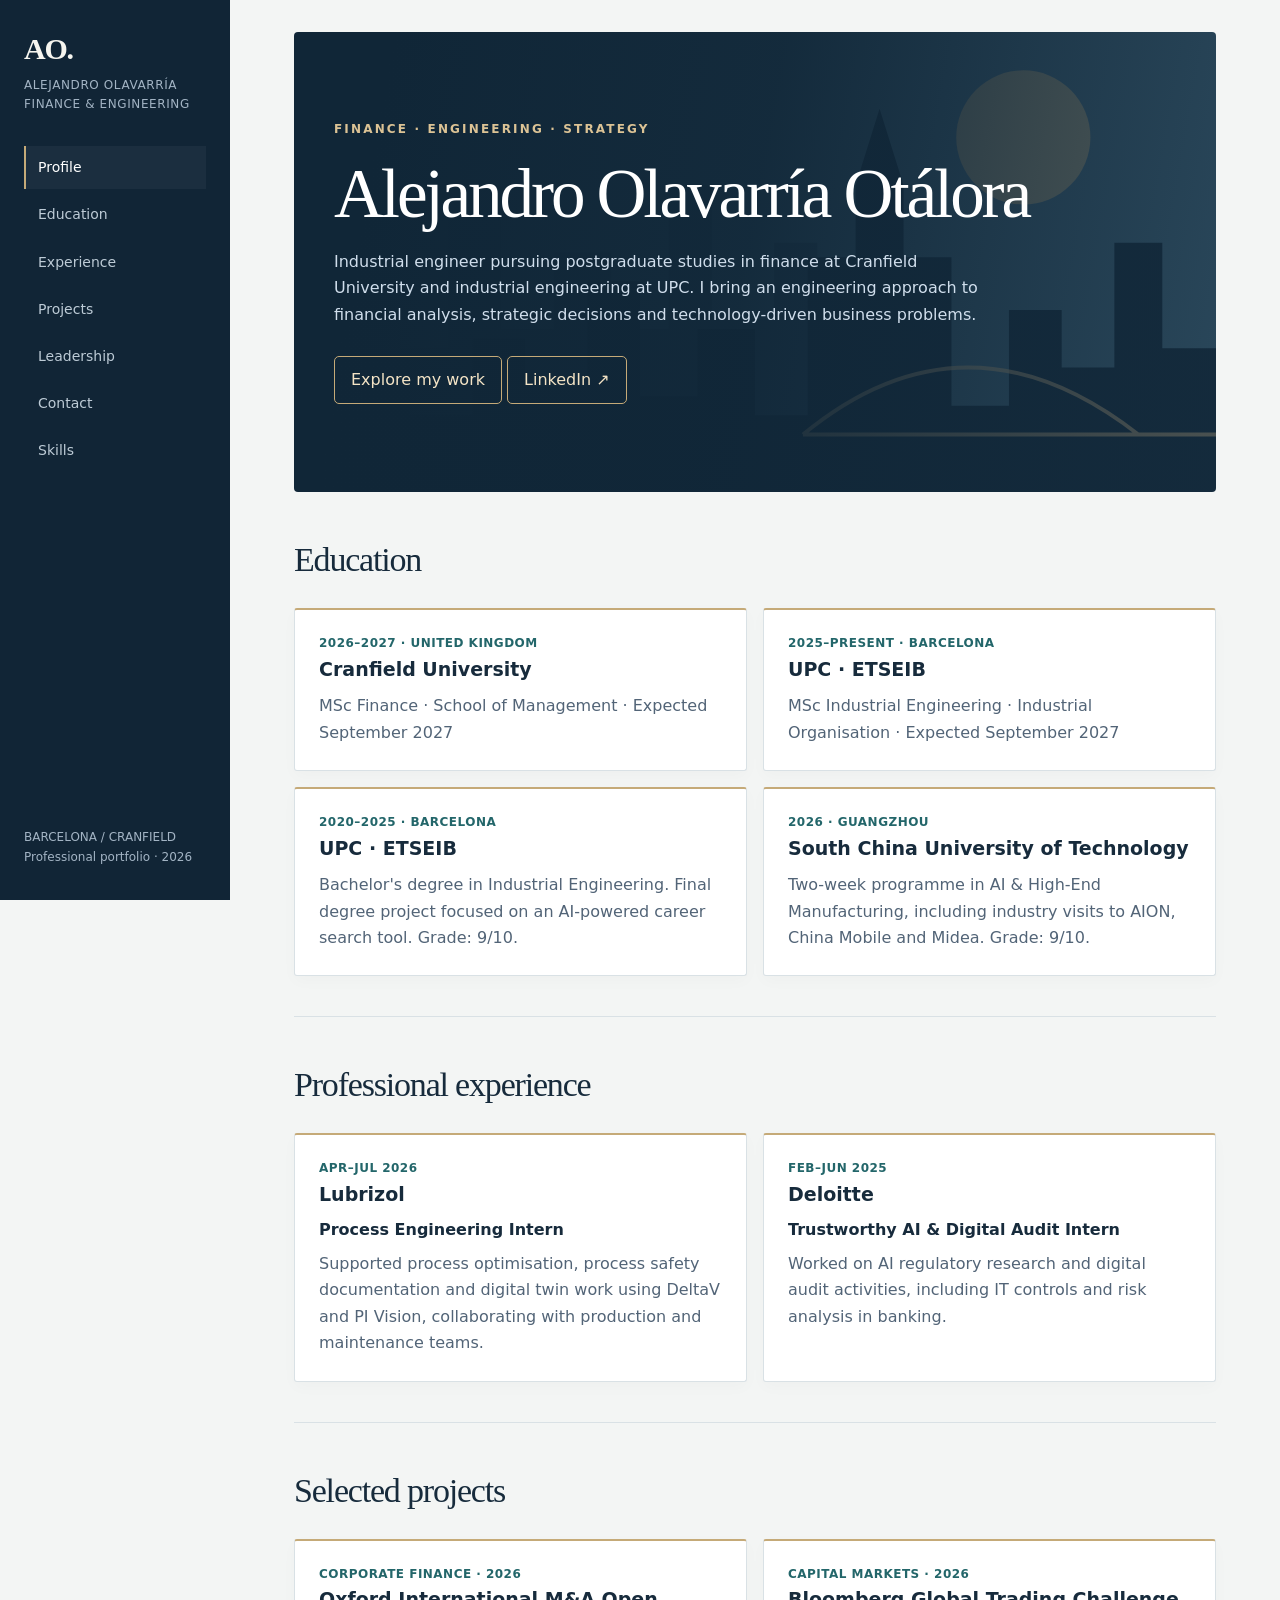
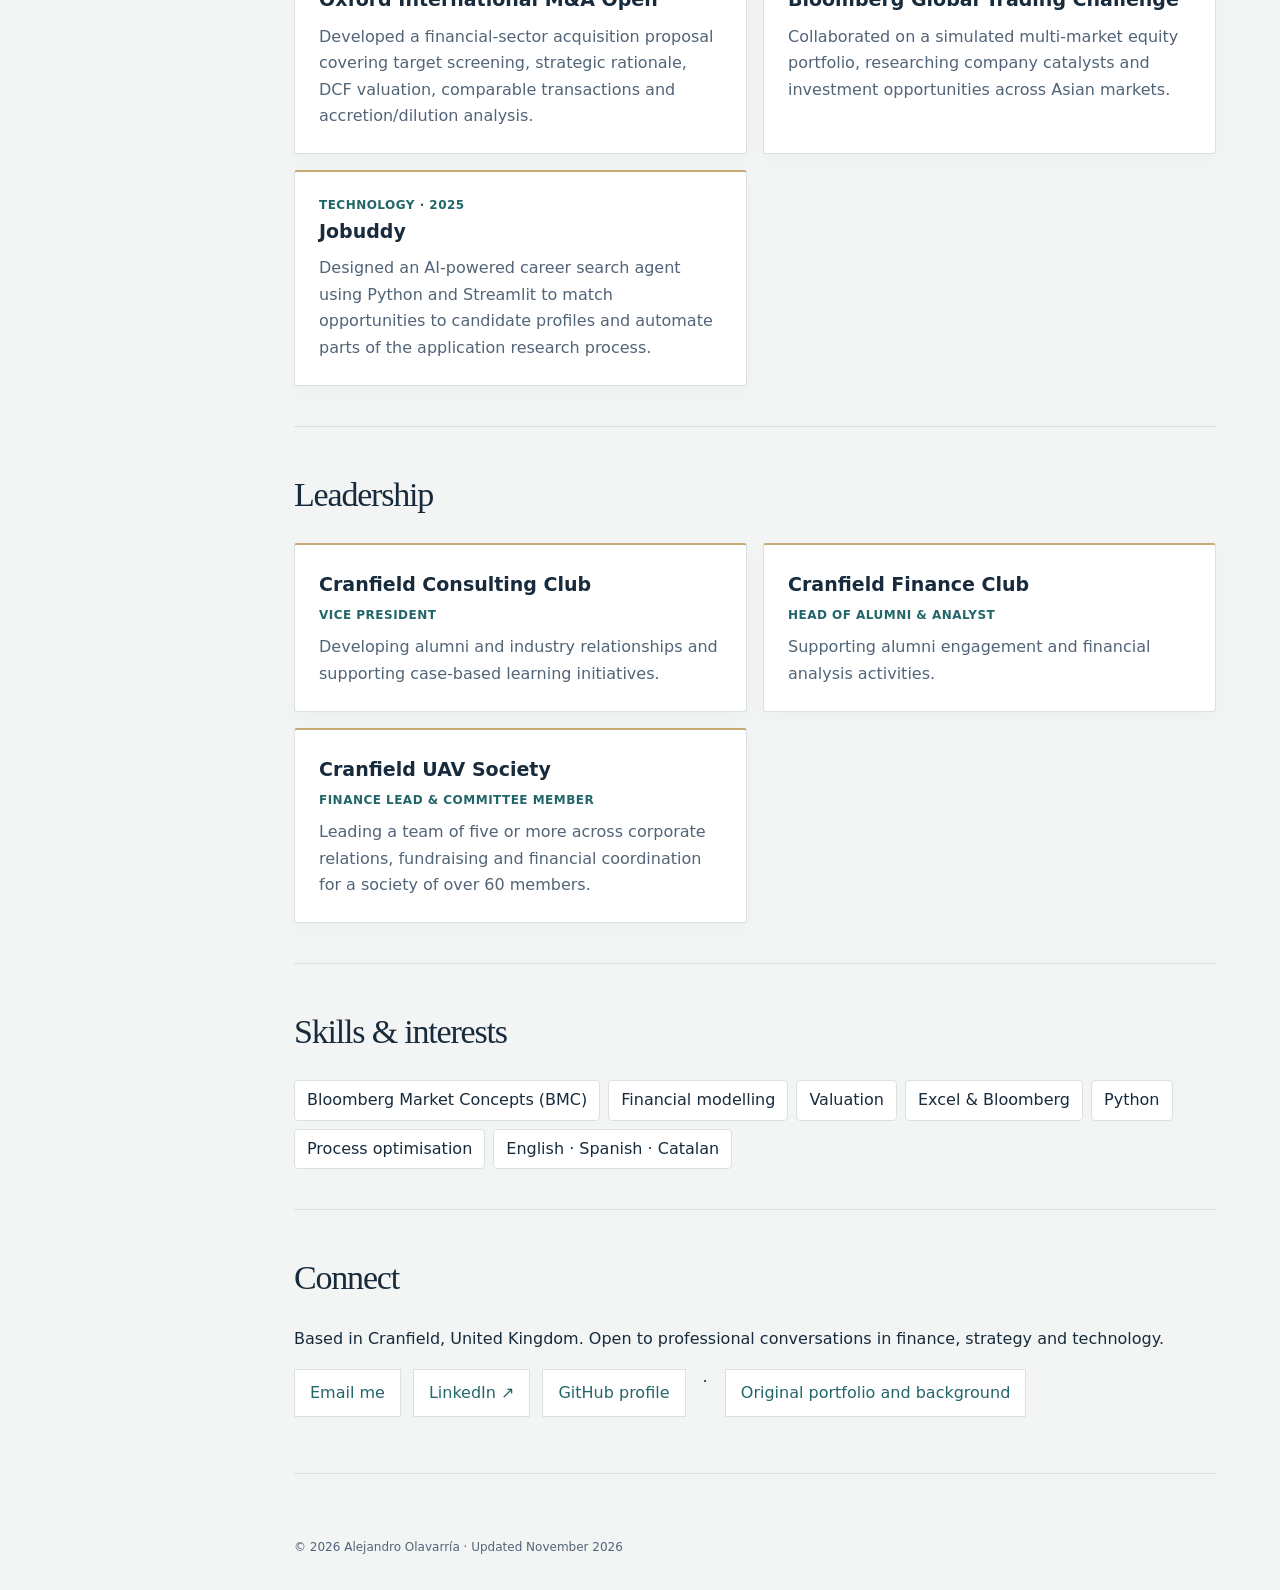
==== index.html @ 2afb63c4 "Add verified LinkedIn and updated CV details" ====
<!doctype html>
<html lang="en"><head><meta charset="utf-8"><meta name="viewport" content="width=device-width,initial-scale=1"><meta name="description" content="Alejandro Olavarría — industrial engineer and MSc Finance student. Experience, leadership and selected projects."><title>Alejandro Olavarría | Finance & Engineering</title><style>
:root{color-scheme:light;--ink:#142338;--muted:#526176;--line:#dce3ea;--accent:#146b73}*{box-sizing:border-box}html{scroll-behavior:smooth}body{margin:0;font:16px/1.65 system-ui,sans-serif;color:var(--ink);background:#f8fafc}a{color:var(--accent);text-underline-offset:4px}header,main,footer{max-width:1080px;margin:auto;padding:0 32px}header{display:flex;justify-content:space-between;align-items:center;padding-top:25px;padding-bottom:25px;gap:20px}nav{display:flex;flex-wrap:wrap;gap:18px}nav a{color:inherit;text-decoration:none;font-size:14px}.brand{font-weight:800;letter-spacing:.08em}.hero{background:#142338;color:white;padding:72px 48px;border-radius:12px}.hero p{max-width:660px;color:#d0deec}.eyebrow{text-transform:uppercase;letter-spacing:.15em;font-size:12px;font-weight:700}.hero h1{font-size:clamp(40px,7vw,72px);line-height:1.06;letter-spacing:-.045em;margin:18px 0}.hero a{display:inline-block;color:white;border:1px solid #8093aa;border-radius:5px;padding:10px 16px;text-decoration:none;margin-top:12px}section{padding:45px 0;border-bottom:1px solid var(--line)}h2{font-size:30px;letter-spacing:-.035em;margin:0 0 20px}h3{font-size:19px;margin:0 0 6px}.grid{display:grid;grid-template-columns:repeat(2,minmax(0,1fr));gap:16px}article{background:white;border:1px solid var(--line);border-radius:8px;padding:24px}article p{margin:8px 0 0;color:var(--muted)}.meta{font-size:13px;color:var(--accent);font-weight:650}.tags{display:flex;flex-wrap:wrap;gap:8px}.tags span{border:1px solid var(--line);padding:6px 12px;border-radius:4px;background:white}footer{padding-top:28px;padding-bottom:35px;color:var(--muted);font-size:13px}@media(max-width:650px){header,main,footer{padding-left:18px;padding-right:18px}header{align-items:flex-start;flex-direction:column}.hero{padding:42px 24px}.grid{grid-template-columns:1fr}section{padding:32px 0}}a:focus-visible{outline:3px solid #36a3aa;outline-offset:4px}
:root{--ink:#172b3c;--muted:#526477;--accent:#23666a;--line:#d9e1e5}body{background:#f3f5f4}header{position:fixed;inset:0 auto 0 0;width:230px;display:flex;flex-direction:column;justify-content:flex-start;align-items:stretch;padding:32px 24px;background:#112536;color:#f6f5ef;z-index:5;gap:32px}header .brand{font:600 30px Georgia,serif;letter-spacing:-.04em}header .brand small{display:block;font:12px/1.6 system-ui;color:#a3b4c4;letter-spacing:.05em;margin-top:10px}nav{display:flex;flex-direction:column;gap:4px}nav a{padding:10px 12px;border-left:2px solid transparent;color:#bdcbd6}nav a:hover,nav a.active{color:white;border-color:#c5aa78;background:#ffffff0b}main,footer{margin-left:230px;max-width:1330px;padding:32px 5vw}.hero{position:relative;isolation:isolate;overflow:hidden;min-height:460px;display:flex;align-items:center;gap:35px;padding:64px 40px;border-radius:4px;background:linear-gradient(100deg,#102637 10%,#102637eb 49%,#10263770 100%),url('data:image/svg+xml,%3Csvg xmlns=%22http://www.w3.org/2000/svg%22 viewBox=%220 0 1000 480%22%3E%3Crect width=%221000%22 height=%22480%22 fill=%22%233e6176%22/%3E%3Ccircle cx=%22780%22 cy=%22110%22 r=%2270%22 fill=%22%23c5aa78%22 opacity=%22.55%22/%3E%3Cpath d=%22M0 480V300H70V250H130V330H180V190H235V310H290V230H350V310H410V160H455V300H520V220H565V480Z%22 fill=%22%232b485d%22/%3E%3Cpath d=%22M0 480V395H90V340H140V400H205V320H260V370H325V260H380V380H440V310H500V400H555V235H605V160L630 80L655 160V235H705V390H765V290H820V350H875V220H925V330H1000V480Z%22 fill=%22%23172e40%22/%3E%3Cpath d=%22M550 420 Q720 280 900 420 M550 420H1000%22 fill=%22none%22 stroke=%22%23b9a47e%22 stroke-width=%224%22 opacity=%22.6%22/%3E%3C/svg%3E') center/cover}.hero h1{font-family:Georgia,serif;font-weight:400;font-size:clamp(42px,5.4vw,76px);letter-spacing:-.045em}.hero-copy{flex:1;min-width:0}.hero .eyebrow{color:#dcc395;letter-spacing:.18em}.portrait{width:clamp(110px,16vw,210px);aspect-ratio:4/5;object-fit:cover;border:1px solid #d0bd93;padding:5px;background:#ffffff15;border-radius:2px}.hero a{border-color:#c5aa78;color:#f4e4c6}.sidebar-note{margin-top:auto;font-size:12px;color:#a3b4c4}section{scroll-margin-top:20px;padding:40px 0}section h2{font-family:Georgia,serif;font-weight:400;font-size:34px}article{border-radius:3px;border-top:2px solid #c5aa78;box-shadow:0 5px 16px #10263706}.meta{letter-spacing:.04em;font-size:12px;text-transform:uppercase}.contact-links{display:flex;flex-wrap:wrap;gap:12px}.contact-links a{padding:10px 15px;border:1px solid var(--line);background:white;text-decoration:none}footer{font-size:12px}@media(max-width:900px){header{width:185px;padding:24px 14px}main,footer{margin-left:185px;padding:22px 3vw}.hero{padding:36px 24px;gap:20px}}@media(max-width:700px){header{position:sticky;top:0;width:auto;display:block;padding:12px 16px;max-width:none}.brand{display:none}nav{flex-direction:row;flex-wrap:nowrap;overflow-x:auto;gap:4px}nav a{white-space:nowrap;border-left:0;border-bottom:2px solid transparent;padding:7px 9px}.sidebar-note{display:none}main,footer{margin-left:0;padding:16px}.hero{flex-direction:column-reverse;align-items:flex-start;min-height:0;padding:28px 22px}.portrait{width:115px}.grid{grid-template-columns:1fr}section{scroll-margin-top:75px}}@media(prefers-reduced-motion:reduce){html{scroll-behavior:auto}}</style></head><body><header><div class="brand">AO.<small>ALEJANDRO OLAVARRÍA<br>FINANCE &amp; ENGINEERING</small></div><nav aria-label="Main navigation"><a href="#profile">Profile</a><a href="#education">Education</a><a href="#experience">Experience</a><a href="#projects">Projects</a><a href="#leadership">Leadership</a><a href="#contact">Contact</a><a href="#skills">Skills</a></nav><div class="sidebar-note">BARCELONA / CRANFIELD<br>Professional portfolio · 2026</div></header><main>
<div class="hero" id="profile"><div class="hero-copy"><div class="eyebrow">Finance · Engineering · Strategy</div><h1>Alejandro Olavarría Otálora</h1><p>Industrial engineer pursuing postgraduate studies in finance at Cranfield University and industrial engineering at UPC. I bring an engineering approach to financial analysis, strategic decisions and technology-driven business problems.</p><a href="#projects">Explore my work</a> <a href="https://www.linkedin.com/in/alejandroolavarria/" target="_blank" rel="noopener">LinkedIn ↗</a></div><img class="portrait" src="https://avatars.githubusercontent.com/u/219587122?v=4" alt="GitHub profile avatar" onerror="this.style.display='none'"></div>
<section id="education"><h2>Education</h2><div class="grid"><article><div class="meta">2026–2027 · United Kingdom</div><h3>Cranfield University</h3><p>MSc Finance · School of Management · Expected September 2027</p></article><article><div class="meta">2025–present · Barcelona</div><h3>UPC · ETSEIB</h3><p>MSc Industrial Engineering · Industrial Organisation · Expected September 2027</p></article><article><div class="meta">2020–2025 · Barcelona</div><h3>UPC · ETSEIB</h3><p>Bachelor's degree in Industrial Engineering. Final degree project focused on an AI-powered career search tool. Grade: 9/10.</p></article><article><div class="meta">2026 · Guangzhou</div><h3>South China University of Technology</h3><p>Two-week programme in AI &amp; High-End Manufacturing, including industry visits to AION, China Mobile and Midea. Grade: 9/10.</p></article></div></section>
<section id="experience"><h2>Professional experience</h2><div class="grid"><article><div class="meta">Apr–Jul 2026</div><h3>Lubrizol</h3><strong>Process Engineering Intern</strong><p>Supported process optimisation, process safety documentation and digital twin work using DeltaV and PI Vision, collaborating with production and maintenance teams.</p></article><article><div class="meta">Feb–Jun 2025</div><h3>Deloitte</h3><strong>Trustworthy AI &amp; Digital Audit Intern</strong><p>Worked on AI regulatory research and digital audit activities, including IT controls and risk analysis in banking.</p></article></div></section>
<section id="projects"><h2>Selected projects</h2><div class="grid"><article><div class="meta">Corporate finance · 2026</div><h3>Oxford International M&amp;A Open</h3><p>Developed a financial-sector acquisition proposal covering target screening, strategic rationale, DCF valuation, comparable transactions and accretion/dilution analysis.</p></article><article><div class="meta">Capital markets · 2026</div><h3>Bloomberg Global Trading Challenge</h3><p>Collaborated on a simulated multi-market equity portfolio, researching company catalysts and investment opportunities across Asian markets.</p></article><article><div class="meta">Technology · 2025</div><h3>Jobuddy</h3><p>Designed an AI-powered career search agent using Python and Streamlit to match opportunities to candidate profiles and automate parts of the application research process.</p></article></div></section>
<section id="leadership"><h2>Leadership</h2><div class="grid"><article><h3>Cranfield Consulting Club</h3><div class="meta">Vice President</div><p>Developing alumni and industry relationships and supporting case-based learning initiatives.</p></article><article><h3>Cranfield Finance Club</h3><div class="meta">Head of Alumni &amp; Analyst</div><p>Supporting alumni engagement and financial analysis activities.</p></article><article><h3>Cranfield UAV Society</h3><div class="meta">Finance Lead &amp; Committee Member</div><p>Leading a team of five or more across corporate relations, fundraising and financial coordination for a society of over 60 members.</p></article></div></section>
<section id="skills"><h2>Skills &amp; interests</h2><div class="tags"><span>Bloomberg Market Concepts (BMC)</span><span>Financial modelling</span><span>Valuation</span><span>Excel &amp; Bloomberg</span><span>Python</span><span>Process optimisation</span><span>English · Spanish · Catalan</span></div></section><section id="contact"><h2>Connect</h2><p>Based in Cranfield, United Kingdom. Open to professional conversations in finance, strategy and technology.</p><p class="contact-links"><a href="mailto:alejandro.olavarria02@gmail.com">Email me</a> <a href="https://www.linkedin.com/in/alejandroolavarria/" target="_blank" rel="noopener">LinkedIn ↗</a> <a href="https://github.com/alejandroolavarria">GitHub profile</a> &nbsp;·&nbsp; <a href="https://spiritual-beet-cfa.notion.site/Alejandro-Olavarr-a-Ot-lora-Ingeniero-Industrial-228ddcb52b50803d8604cc57f824e977?source=copy_link">Original portfolio and background</a></p></section></main><footer>© 2026 Alejandro Olavarría · Updated November 2026</footer><script>const links=[...document.querySelectorAll("nav a")];const sections=links.map(a=>document.querySelector(a.getAttribute("href"))).filter(Boolean);function active(){let s=sections[0];for(const x of sections){if(x.getBoundingClientRect().top<=150)s=x;}links.forEach(a=>{const yes=a.hash==="#"+s.id;a.classList.toggle("active",yes);if(yes)a.setAttribute("aria-current","location");else a.removeAttribute("aria-current");});}addEventListener("scroll",active,{passive:true});active();</script></body></html>
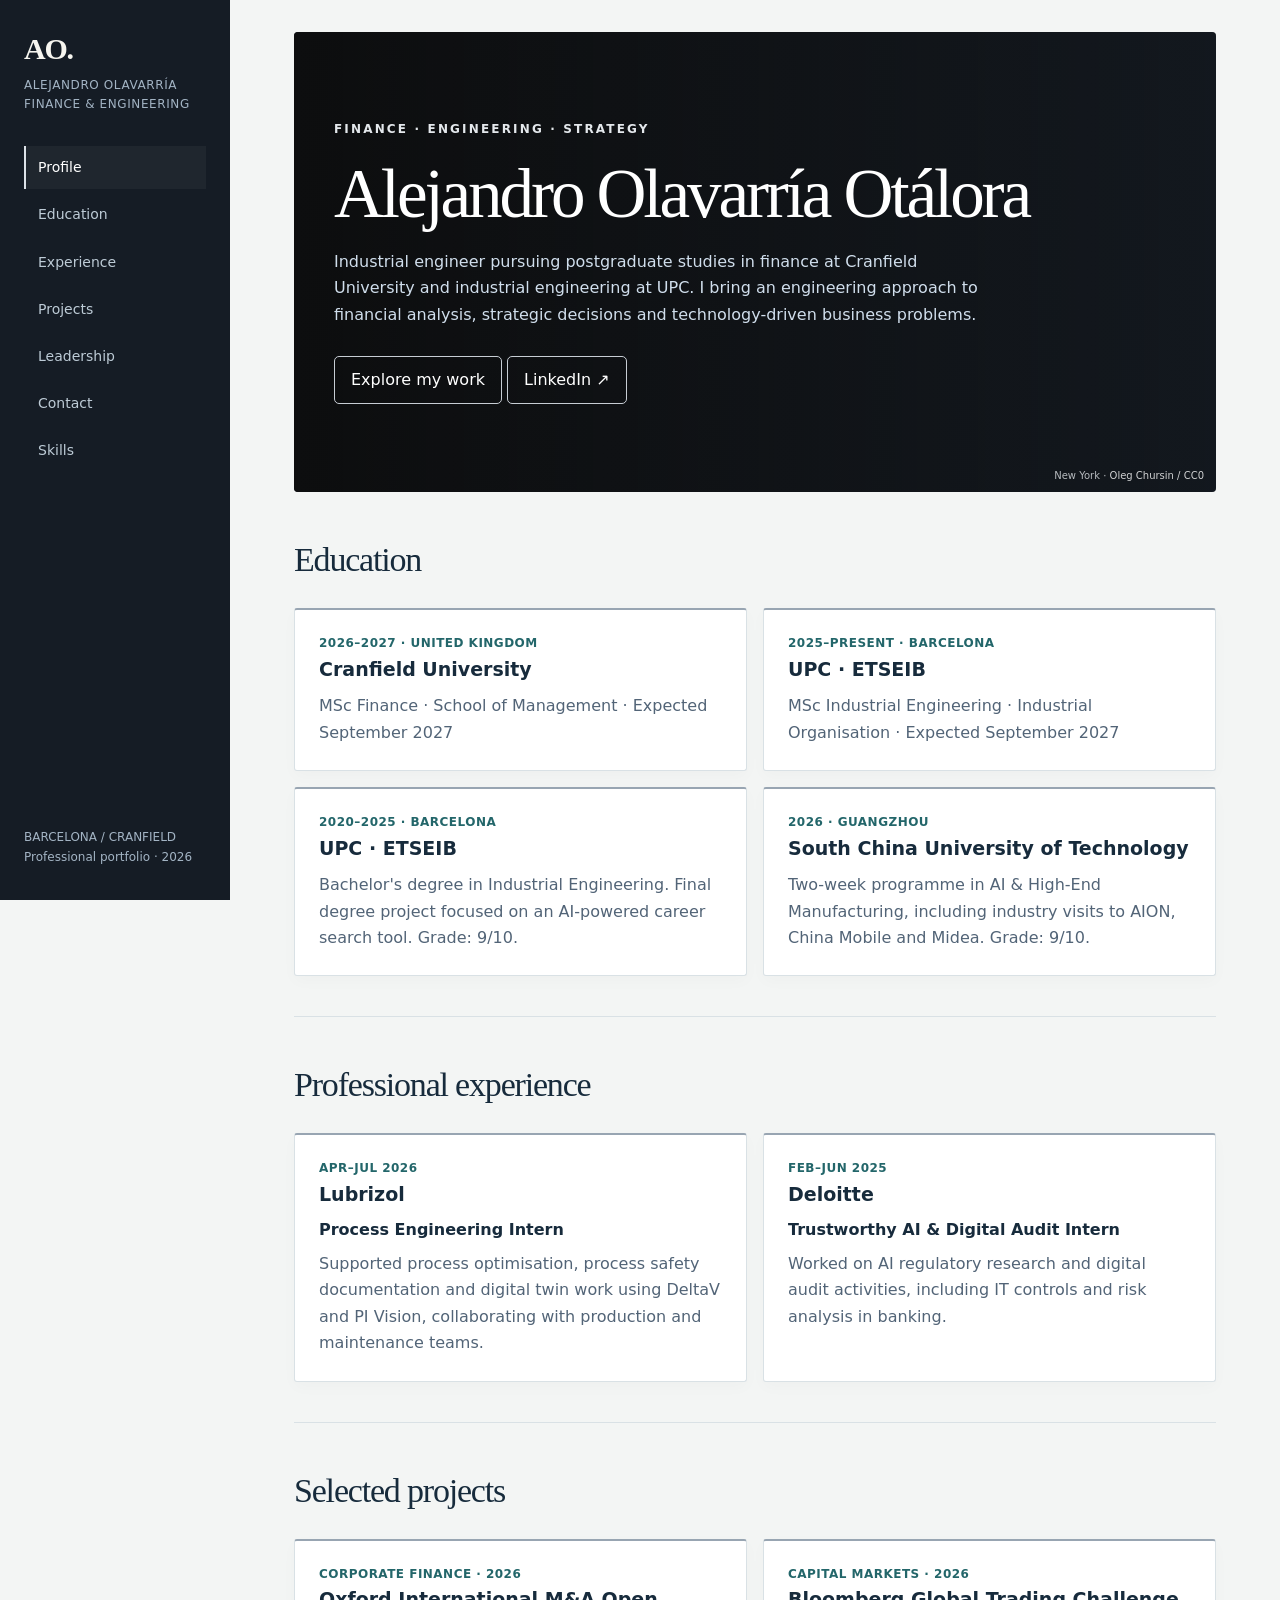
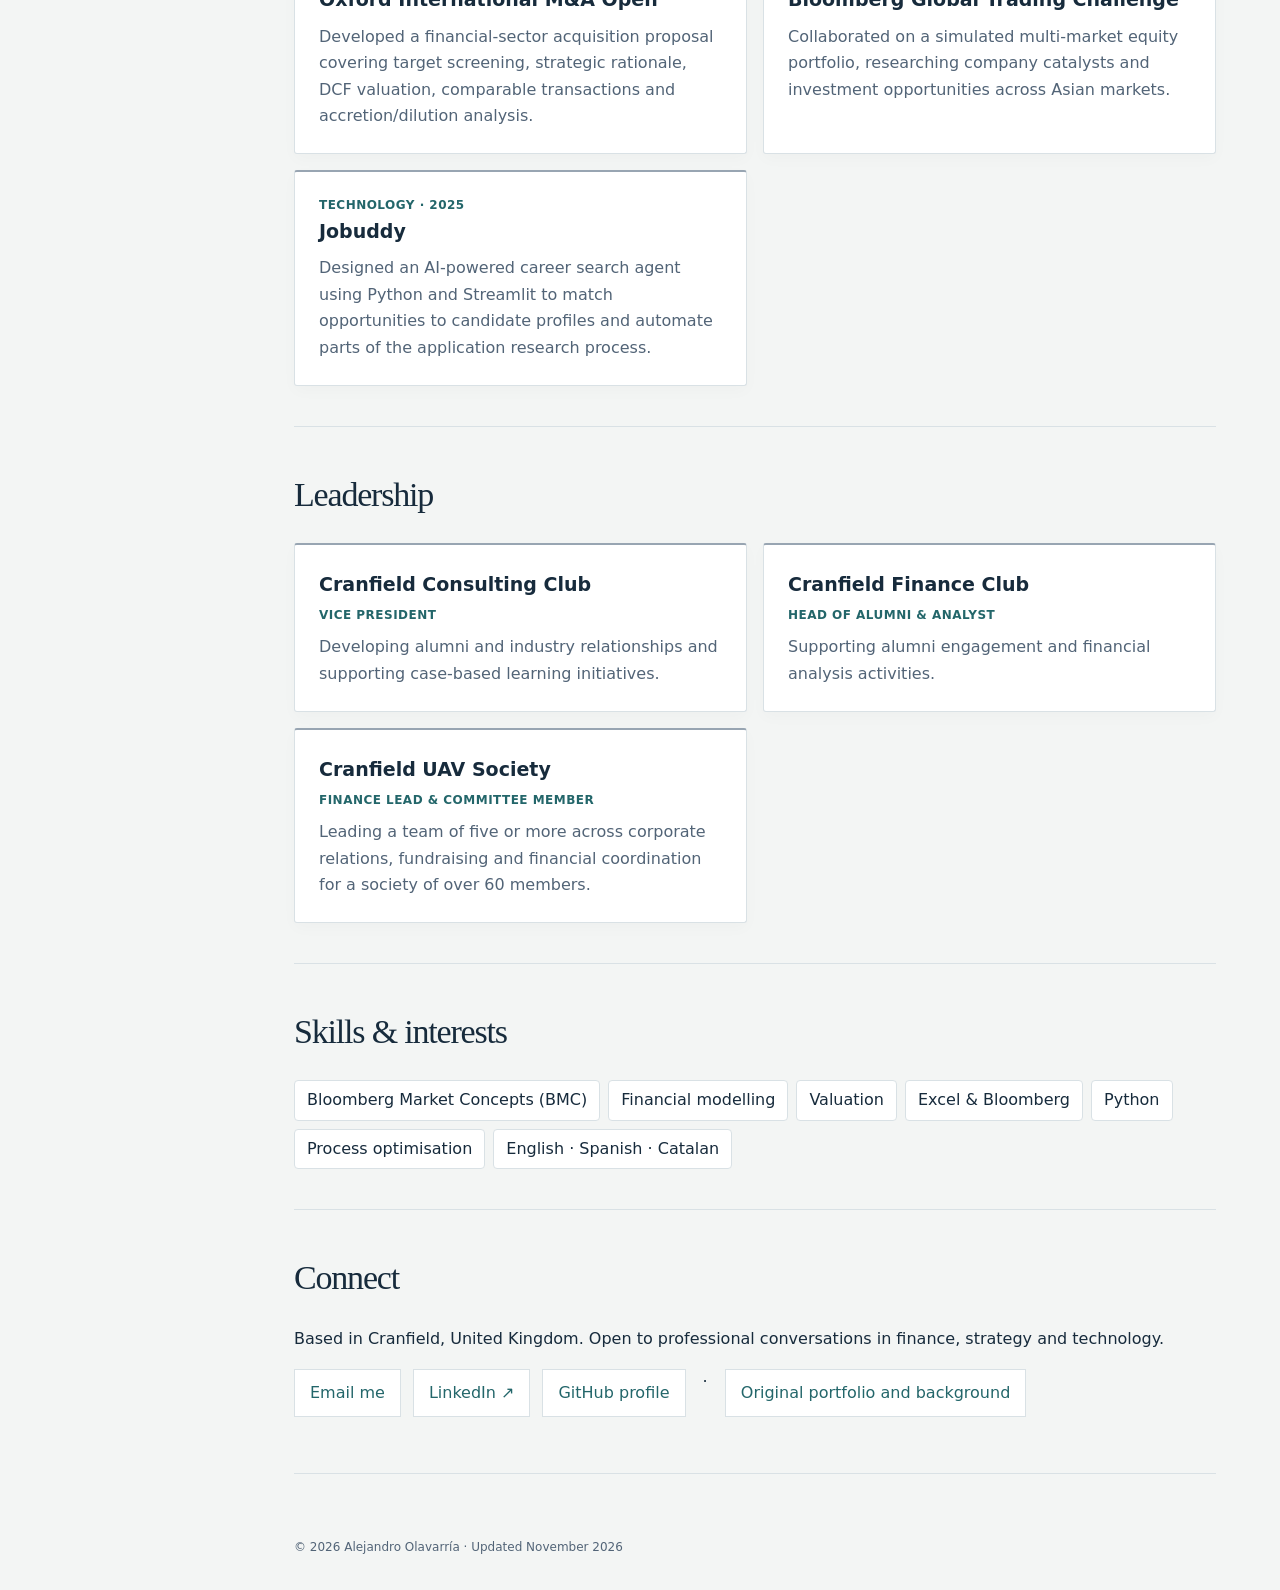
==== commit 66956101: "Replace gold theme with monochrome New York photography" ====
--- a/index.html
+++ b/index.html
@@ -1,8 +1,8 @@
 <!doctype html>
 <html lang="en"><head><meta charset="utf-8"><meta name="viewport" content="width=device-width,initial-scale=1"><meta name="description" content="Alejandro Olavarría — industrial engineer and MSc Finance student. Experience, leadership and selected projects."><title>Alejandro Olavarría | Finance & Engineering</title><style>
 :root{color-scheme:light;--ink:#142338;--muted:#526176;--line:#dce3ea;--accent:#146b73}*{box-sizing:border-box}html{scroll-behavior:smooth}body{margin:0;font:16px/1.65 system-ui,sans-serif;color:var(--ink);background:#f8fafc}a{color:var(--accent);text-underline-offset:4px}header,main,footer{max-width:1080px;margin:auto;padding:0 32px}header{display:flex;justify-content:space-between;align-items:center;padding-top:25px;padding-bottom:25px;gap:20px}nav{display:flex;flex-wrap:wrap;gap:18px}nav a{color:inherit;text-decoration:none;font-size:14px}.brand{font-weight:800;letter-spacing:.08em}.hero{background:#142338;color:white;padding:72px 48px;border-radius:12px}.hero p{max-width:660px;color:#d0deec}.eyebrow{text-transform:uppercase;letter-spacing:.15em;font-size:12px;font-weight:700}.hero h1{font-size:clamp(40px,7vw,72px);line-height:1.06;letter-spacing:-.045em;margin:18px 0}.hero a{display:inline-block;color:white;border:1px solid #8093aa;border-radius:5px;padding:10px 16px;text-decoration:none;margin-top:12px}section{padding:45px 0;border-bottom:1px solid var(--line)}h2{font-size:30px;letter-spacing:-.035em;margin:0 0 20px}h3{font-size:19px;margin:0 0 6px}.grid{display:grid;grid-template-columns:repeat(2,minmax(0,1fr));gap:16px}article{background:white;border:1px solid var(--line);border-radius:8px;padding:24px}article p{margin:8px 0 0;color:var(--muted)}.meta{font-size:13px;color:var(--accent);font-weight:650}.tags{display:flex;flex-wrap:wrap;gap:8px}.tags span{border:1px solid var(--line);padding:6px 12px;border-radius:4px;background:white}footer{padding-top:28px;padding-bottom:35px;color:var(--muted);font-size:13px}@media(max-width:650px){header,main,footer{padding-left:18px;padding-right:18px}header{align-items:flex-start;flex-direction:column}.hero{padding:42px 24px}.grid{grid-template-columns:1fr}section{padding:32px 0}}a:focus-visible{outline:3px solid #36a3aa;outline-offset:4px}
-:root{--ink:#172b3c;--muted:#526477;--accent:#23666a;--line:#d9e1e5}body{background:#f3f5f4}header{position:fixed;inset:0 auto 0 0;width:230px;display:flex;flex-direction:column;justify-content:flex-start;align-items:stretch;padding:32px 24px;background:#112536;color:#f6f5ef;z-index:5;gap:32px}header .brand{font:600 30px Georgia,serif;letter-spacing:-.04em}header .brand small{display:block;font:12px/1.6 system-ui;color:#a3b4c4;letter-spacing:.05em;margin-top:10px}nav{display:flex;flex-direction:column;gap:4px}nav a{padding:10px 12px;border-left:2px solid transparent;color:#bdcbd6}nav a:hover,nav a.active{color:white;border-color:#c5aa78;background:#ffffff0b}main,footer{margin-left:230px;max-width:1330px;padding:32px 5vw}.hero{position:relative;isolation:isolate;overflow:hidden;min-height:460px;display:flex;align-items:center;gap:35px;padding:64px 40px;border-radius:4px;background:linear-gradient(100deg,#102637 10%,#102637eb 49%,#10263770 100%),url('data:image/svg+xml,%3Csvg xmlns=%22http://www.w3.org/2000/svg%22 viewBox=%220 0 1000 480%22%3E%3Crect width=%221000%22 height=%22480%22 fill=%22%233e6176%22/%3E%3Ccircle cx=%22780%22 cy=%22110%22 r=%2270%22 fill=%22%23c5aa78%22 opacity=%22.55%22/%3E%3Cpath d=%22M0 480V300H70V250H130V330H180V190H235V310H290V230H350V310H410V160H455V300H520V220H565V480Z%22 fill=%22%232b485d%22/%3E%3Cpath d=%22M0 480V395H90V340H140V400H205V320H260V370H325V260H380V380H440V310H500V400H555V235H605V160L630 80L655 160V235H705V390H765V290H820V350H875V220H925V330H1000V480Z%22 fill=%22%23172e40%22/%3E%3Cpath d=%22M550 420 Q720 280 900 420 M550 420H1000%22 fill=%22none%22 stroke=%22%23b9a47e%22 stroke-width=%224%22 opacity=%22.6%22/%3E%3C/svg%3E') center/cover}.hero h1{font-family:Georgia,serif;font-weight:400;font-size:clamp(42px,5.4vw,76px);letter-spacing:-.045em}.hero-copy{flex:1;min-width:0}.hero .eyebrow{color:#dcc395;letter-spacing:.18em}.portrait{width:clamp(110px,16vw,210px);aspect-ratio:4/5;object-fit:cover;border:1px solid #d0bd93;padding:5px;background:#ffffff15;border-radius:2px}.hero a{border-color:#c5aa78;color:#f4e4c6}.sidebar-note{margin-top:auto;font-size:12px;color:#a3b4c4}section{scroll-margin-top:20px;padding:40px 0}section h2{font-family:Georgia,serif;font-weight:400;font-size:34px}article{border-radius:3px;border-top:2px solid #c5aa78;box-shadow:0 5px 16px #10263706}.meta{letter-spacing:.04em;font-size:12px;text-transform:uppercase}.contact-links{display:flex;flex-wrap:wrap;gap:12px}.contact-links a{padding:10px 15px;border:1px solid var(--line);background:white;text-decoration:none}footer{font-size:12px}@media(max-width:900px){header{width:185px;padding:24px 14px}main,footer{margin-left:185px;padding:22px 3vw}.hero{padding:36px 24px;gap:20px}}@media(max-width:700px){header{position:sticky;top:0;width:auto;display:block;padding:12px 16px;max-width:none}.brand{display:none}nav{flex-direction:row;flex-wrap:nowrap;overflow-x:auto;gap:4px}nav a{white-space:nowrap;border-left:0;border-bottom:2px solid transparent;padding:7px 9px}.sidebar-note{display:none}main,footer{margin-left:0;padding:16px}.hero{flex-direction:column-reverse;align-items:flex-start;min-height:0;padding:28px 22px}.portrait{width:115px}.grid{grid-template-columns:1fr}section{scroll-margin-top:75px}}@media(prefers-reduced-motion:reduce){html{scroll-behavior:auto}}</style></head><body><header><div class="brand">AO.<small>ALEJANDRO OLAVARRÍA<br>FINANCE &amp; ENGINEERING</small></div><nav aria-label="Main navigation"><a href="#profile">Profile</a><a href="#education">Education</a><a href="#experience">Experience</a><a href="#projects">Projects</a><a href="#leadership">Leadership</a><a href="#contact">Contact</a><a href="#skills">Skills</a></nav><div class="sidebar-note">BARCELONA / CRANFIELD<br>Professional portfolio · 2026</div></header><main>
-<div class="hero" id="profile"><div class="hero-copy"><div class="eyebrow">Finance · Engineering · Strategy</div><h1>Alejandro Olavarría Otálora</h1><p>Industrial engineer pursuing postgraduate studies in finance at Cranfield University and industrial engineering at UPC. I bring an engineering approach to financial analysis, strategic decisions and technology-driven business problems.</p><a href="#projects">Explore my work</a> <a href="https://www.linkedin.com/in/alejandroolavarria/" target="_blank" rel="noopener">LinkedIn ↗</a></div><img class="portrait" src="https://avatars.githubusercontent.com/u/219587122?v=4" alt="GitHub profile avatar" onerror="this.style.display='none'"></div>
+:root{--ink:#172b3c;--muted:#526477;--accent:#23666a;--line:#d9e1e5}body{background:#f3f5f4}header{position:fixed;inset:0 auto 0 0;width:230px;display:flex;flex-direction:column;justify-content:flex-start;align-items:stretch;padding:32px 24px;background:#112536;color:#f6f5ef;z-index:5;gap:32px}header .brand{font:600 30px Georgia,serif;letter-spacing:-.04em}header .brand small{display:block;font:12px/1.6 system-ui;color:#a3b4c4;letter-spacing:.05em;margin-top:10px}nav{display:flex;flex-direction:column;gap:4px}nav a{padding:10px 12px;border-left:2px solid transparent;color:#bdcbd6}nav a:hover,nav a.active{color:white;border-color:#dce2e8;background:#ffffff0b}main,footer{margin-left:230px;max-width:1330px;padding:32px 5vw}.hero{position:relative;isolation:isolate;overflow:hidden;min-height:460px;display:flex;align-items:center;gap:35px;padding:64px 40px;border-radius:4px;background:linear-gradient(100deg,#102637 10%,#102637eb 49%,#10263770 100%),url('data:image/svg+xml,%3Csvg xmlns=%22http://www.w3.org/2000/svg%22 viewBox=%220 0 1000 480%22%3E%3Crect width=%221000%22 height=%22480%22 fill=%22%233e6176%22/%3E%3Ccircle cx=%22780%22 cy=%22110%22 r=%2270%22 fill=%22%23c5aa78%22 opacity=%22.55%22/%3E%3Cpath d=%22M0 480V300H70V250H130V330H180V190H235V310H290V230H350V310H410V160H455V300H520V220H565V480Z%22 fill=%22%232b485d%22/%3E%3Cpath d=%22M0 480V395H90V340H140V400H205V320H260V370H325V260H380V380H440V310H500V400H555V235H605V160L630 80L655 160V235H705V390H765V290H820V350H875V220H925V330H1000V480Z%22 fill=%22%23172e40%22/%3E%3Cpath d=%22M550 420 Q720 280 900 420 M550 420H1000%22 fill=%22none%22 stroke=%22%23b9a47e%22 stroke-width=%224%22 opacity=%22.6%22/%3E%3C/svg%3E') center/cover}.hero h1{font-family:Georgia,serif;font-weight:400;font-size:clamp(42px,5.4vw,76px);letter-spacing:-.045em}.hero-copy{flex:1;min-width:0}.hero .eyebrow{color:#dce2e8;letter-spacing:.18em}.portrait{width:clamp(110px,16vw,210px);aspect-ratio:4/5;object-fit:cover;border:1px solid #dce2e8;padding:5px;background:#ffffff15;border-radius:2px}.hero a{border-color:#dce2e8;color:#dce2e8}.sidebar-note{margin-top:auto;font-size:12px;color:#a3b4c4}section{scroll-margin-top:20px;padding:40px 0}section h2{font-family:Georgia,serif;font-weight:400;font-size:34px}article{border-radius:3px;border-top:2px solid #dce2e8;box-shadow:0 5px 16px #10263706}.meta{letter-spacing:.04em;font-size:12px;text-transform:uppercase}.contact-links{display:flex;flex-wrap:wrap;gap:12px}.contact-links a{padding:10px 15px;border:1px solid var(--line);background:white;text-decoration:none}footer{font-size:12px}@media(max-width:900px){header{width:185px;padding:24px 14px}main,footer{margin-left:185px;padding:22px 3vw}.hero{padding:36px 24px;gap:20px}}@media(max-width:700px){header{position:sticky;top:0;width:auto;display:block;padding:12px 16px;max-width:none}.brand{display:none}nav{flex-direction:row;flex-wrap:nowrap;overflow-x:auto;gap:4px}nav a{white-space:nowrap;border-left:0;border-bottom:2px solid transparent;padding:7px 9px}.sidebar-note{display:none}main,footer{margin-left:0;padding:16px}.hero{flex-direction:column-reverse;align-items:flex-start;min-height:0;padding:28px 22px}.portrait{width:115px}.grid{grid-template-columns:1fr}section{scroll-margin-top:75px}}@media(prefers-reduced-motion:reduce){html{scroll-behavior:auto}}.hero{background:#18212c;isolation:isolate}.hero:before{content:"";position:absolute;inset:0;z-index:-1;background:linear-gradient(90deg,rgba(8,12,17,.91),rgba(8,12,17,.43)),url("https://upload.wikimedia.org/wikipedia/commons/b/bc/New_York_in_black_and_white_%28Unsplash%29.jpg") center 52%/cover no-repeat;filter:grayscale(1)}.portrait{padding:0;border:2px solid #e3e6e9;background:#222;border-radius:4px;object-position:53% center}.hero .eyebrow{color:#e4e8ec}.hero a{color:white;border-color:#c7cdd4}.hero a:hover{background:#ffffff20}header{background:#151c25}article{border-top-color:#98a5b2}.photo-credit{font-size:10px;color:#e0e4e8;position:absolute;right:12px;bottom:8px;opacity:.8}.hero .photo-credit a{border:0;padding:0;margin:0;font-size:inherit}</style></head><body><header><div class="brand">AO.<small>ALEJANDRO OLAVARRÍA<br>FINANCE &amp; ENGINEERING</small></div><nav aria-label="Main navigation"><a href="#profile">Profile</a><a href="#education">Education</a><a href="#experience">Experience</a><a href="#projects">Projects</a><a href="#leadership">Leadership</a><a href="#contact">Contact</a><a href="#skills">Skills</a></nav><div class="sidebar-note">BARCELONA / CRANFIELD<br>Professional portfolio · 2026</div></header><main>
+<div class="hero" id="profile"><div class="hero-copy"><div class="eyebrow">Finance · Engineering · Strategy</div><h1>Alejandro Olavarría Otálora</h1><p>Industrial engineer pursuing postgraduate studies in finance at Cranfield University and industrial engineering at UPC. I bring an engineering approach to financial analysis, strategic decisions and technology-driven business problems.</p><a href="#projects">Explore my work</a> <a href="https://www.linkedin.com/in/alejandroolavarria/" target="_blank" rel="noopener">LinkedIn ↗</a></div><img class="portrait" src="https://avatars.githubusercontent.com/u/219587122?v=4" alt="GitHub profile avatar" onerror="this.style.display='none'"><span class="photo-credit">New York · <a href="https://commons.wikimedia.org/wiki/File:New_York_in_black_and_white_(Unsplash).jpg">Oleg Chursin / CC0</a></span></div>
 <section id="education"><h2>Education</h2><div class="grid"><article><div class="meta">2026–2027 · United Kingdom</div><h3>Cranfield University</h3><p>MSc Finance · School of Management · Expected September 2027</p></article><article><div class="meta">2025–present · Barcelona</div><h3>UPC · ETSEIB</h3><p>MSc Industrial Engineering · Industrial Organisation · Expected September 2027</p></article><article><div class="meta">2020–2025 · Barcelona</div><h3>UPC · ETSEIB</h3><p>Bachelor's degree in Industrial Engineering. Final degree project focused on an AI-powered career search tool. Grade: 9/10.</p></article><article><div class="meta">2026 · Guangzhou</div><h3>South China University of Technology</h3><p>Two-week programme in AI &amp; High-End Manufacturing, including industry visits to AION, China Mobile and Midea. Grade: 9/10.</p></article></div></section>
 <section id="experience"><h2>Professional experience</h2><div class="grid"><article><div class="meta">Apr–Jul 2026</div><h3>Lubrizol</h3><strong>Process Engineering Intern</strong><p>Supported process optimisation, process safety documentation and digital twin work using DeltaV and PI Vision, collaborating with production and maintenance teams.</p></article><article><div class="meta">Feb–Jun 2025</div><h3>Deloitte</h3><strong>Trustworthy AI &amp; Digital Audit Intern</strong><p>Worked on AI regulatory research and digital audit activities, including IT controls and risk analysis in banking.</p></article></div></section>
 <section id="projects"><h2>Selected projects</h2><div class="grid"><article><div class="meta">Corporate finance · 2026</div><h3>Oxford International M&amp;A Open</h3><p>Developed a financial-sector acquisition proposal covering target screening, strategic rationale, DCF valuation, comparable transactions and accretion/dilution analysis.</p></article><article><div class="meta">Capital markets · 2026</div><h3>Bloomberg Global Trading Challenge</h3><p>Collaborated on a simulated multi-market equity portfolio, researching company catalysts and investment opportunities across Asian markets.</p></article><article><div class="meta">Technology · 2025</div><h3>Jobuddy</h3><p>Designed an AI-powered career search agent using Python and Streamlit to match opportunities to candidate profiles and automate parts of the application research process.</p></article></div></section>
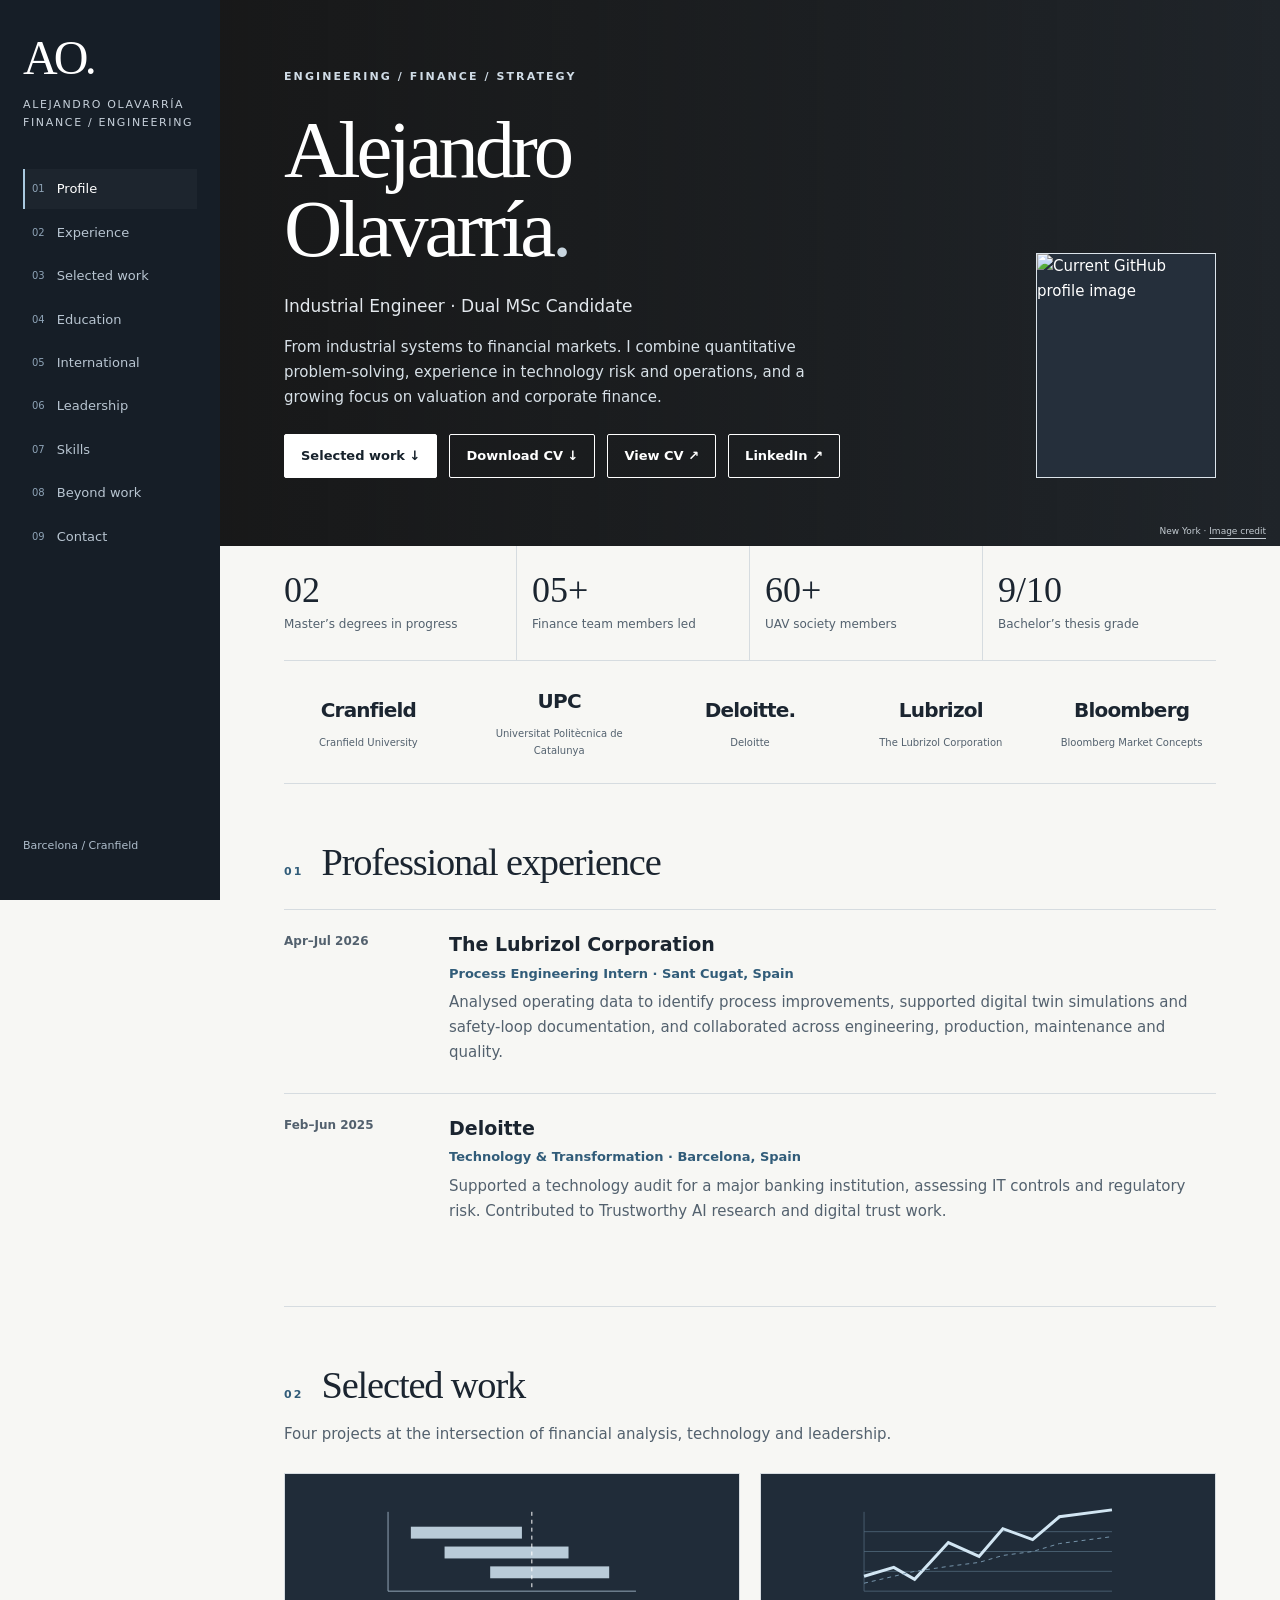
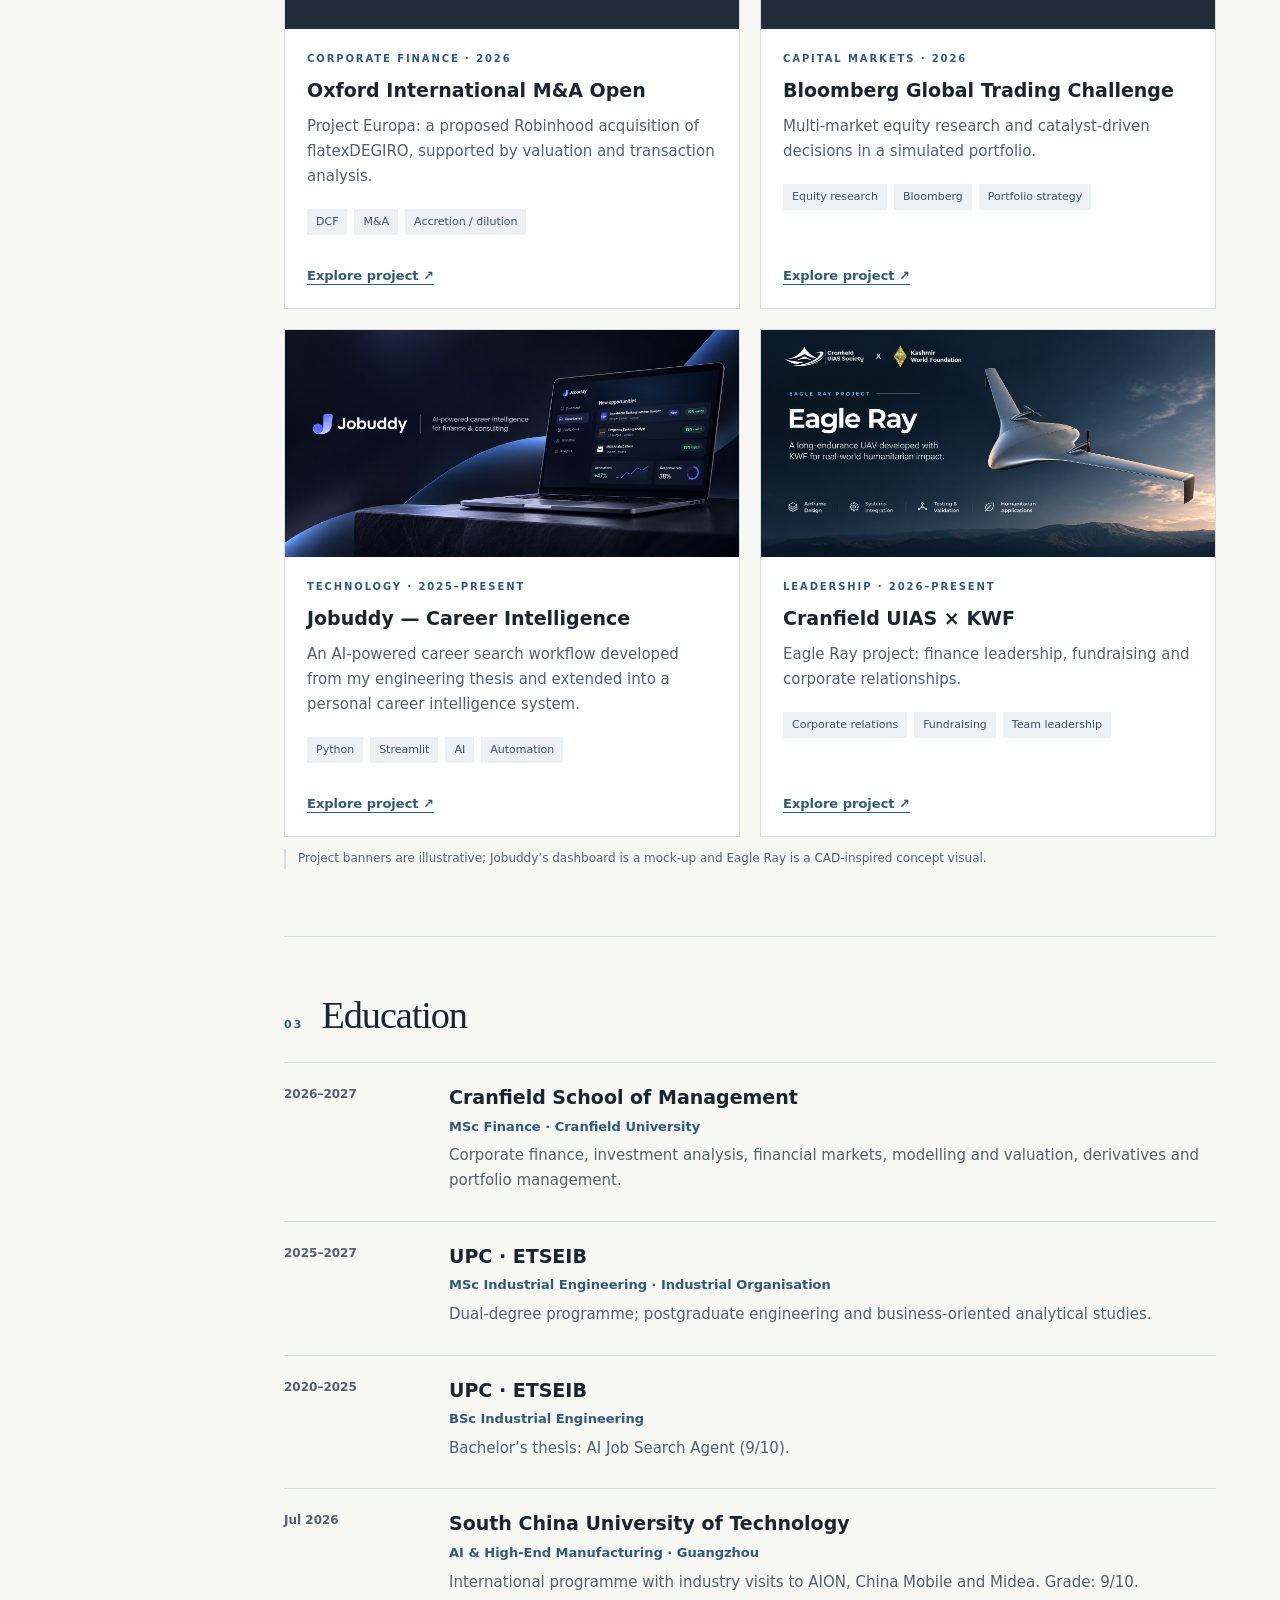
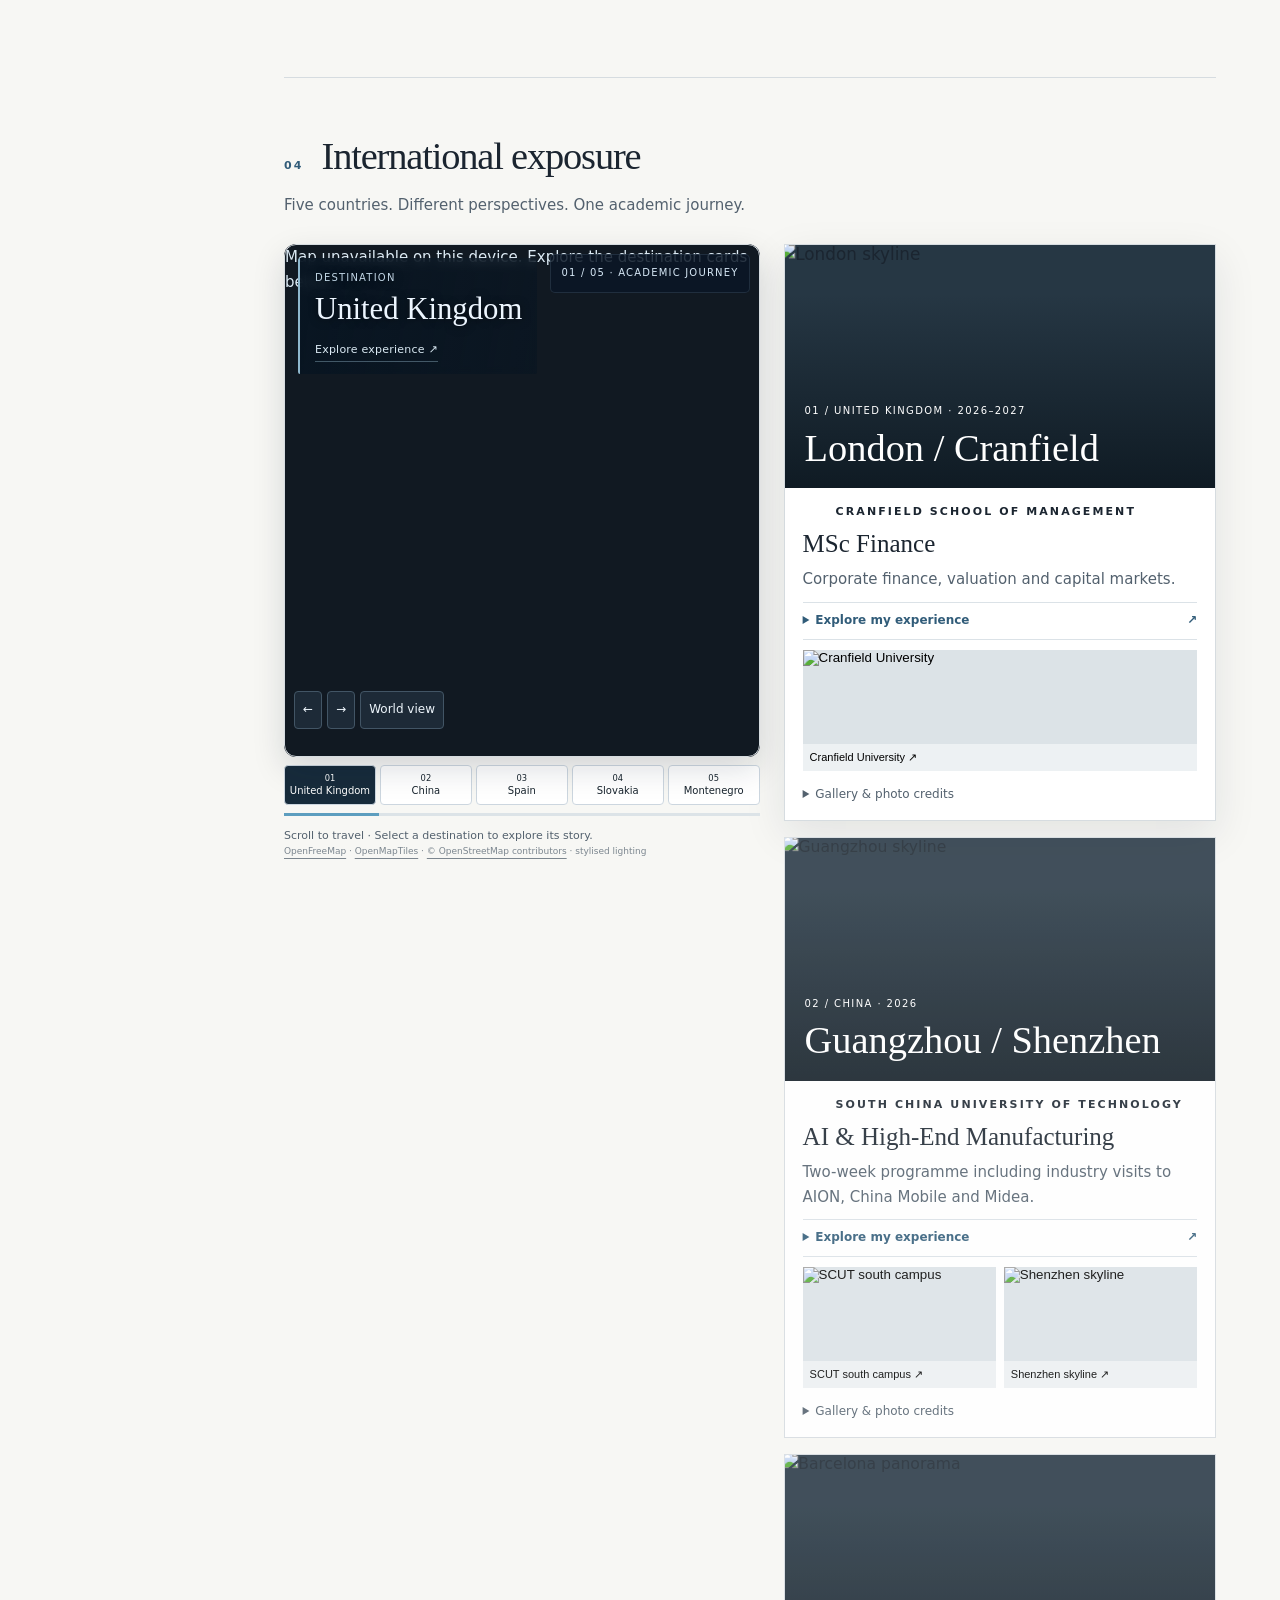
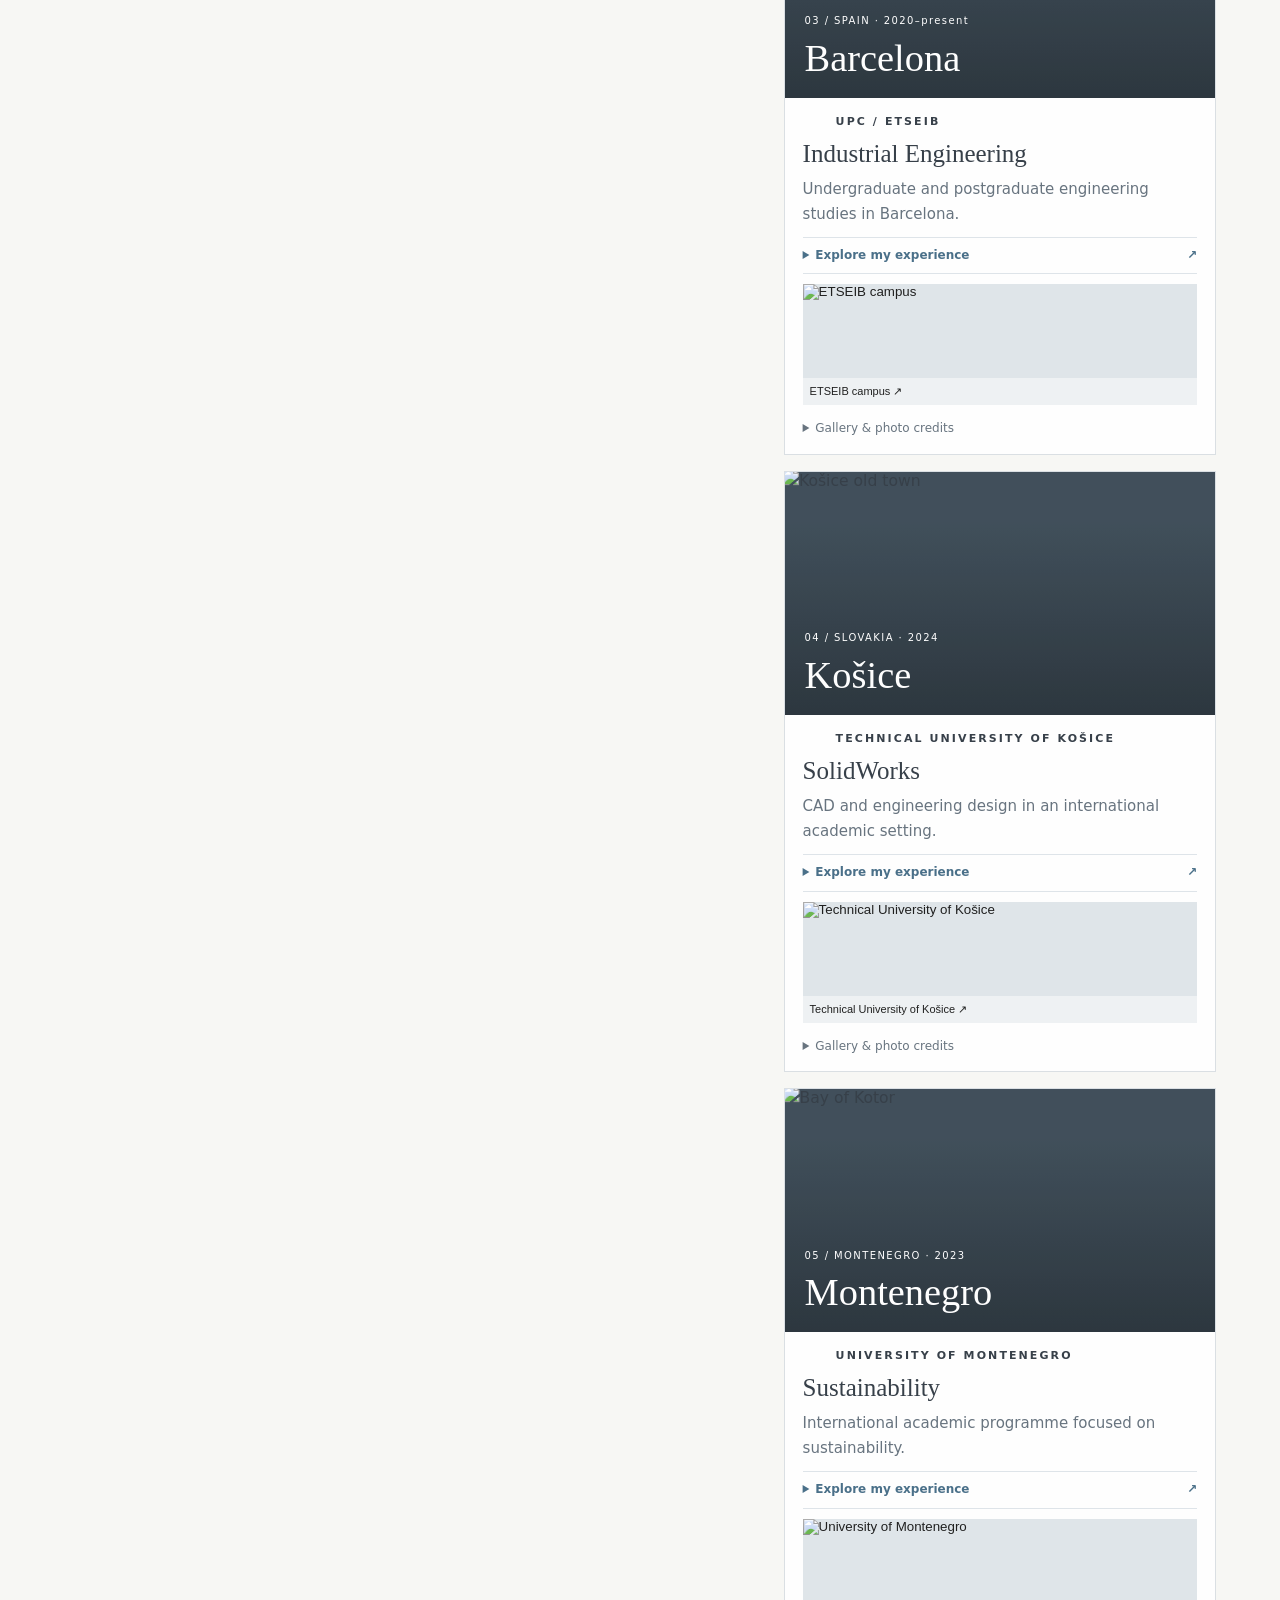
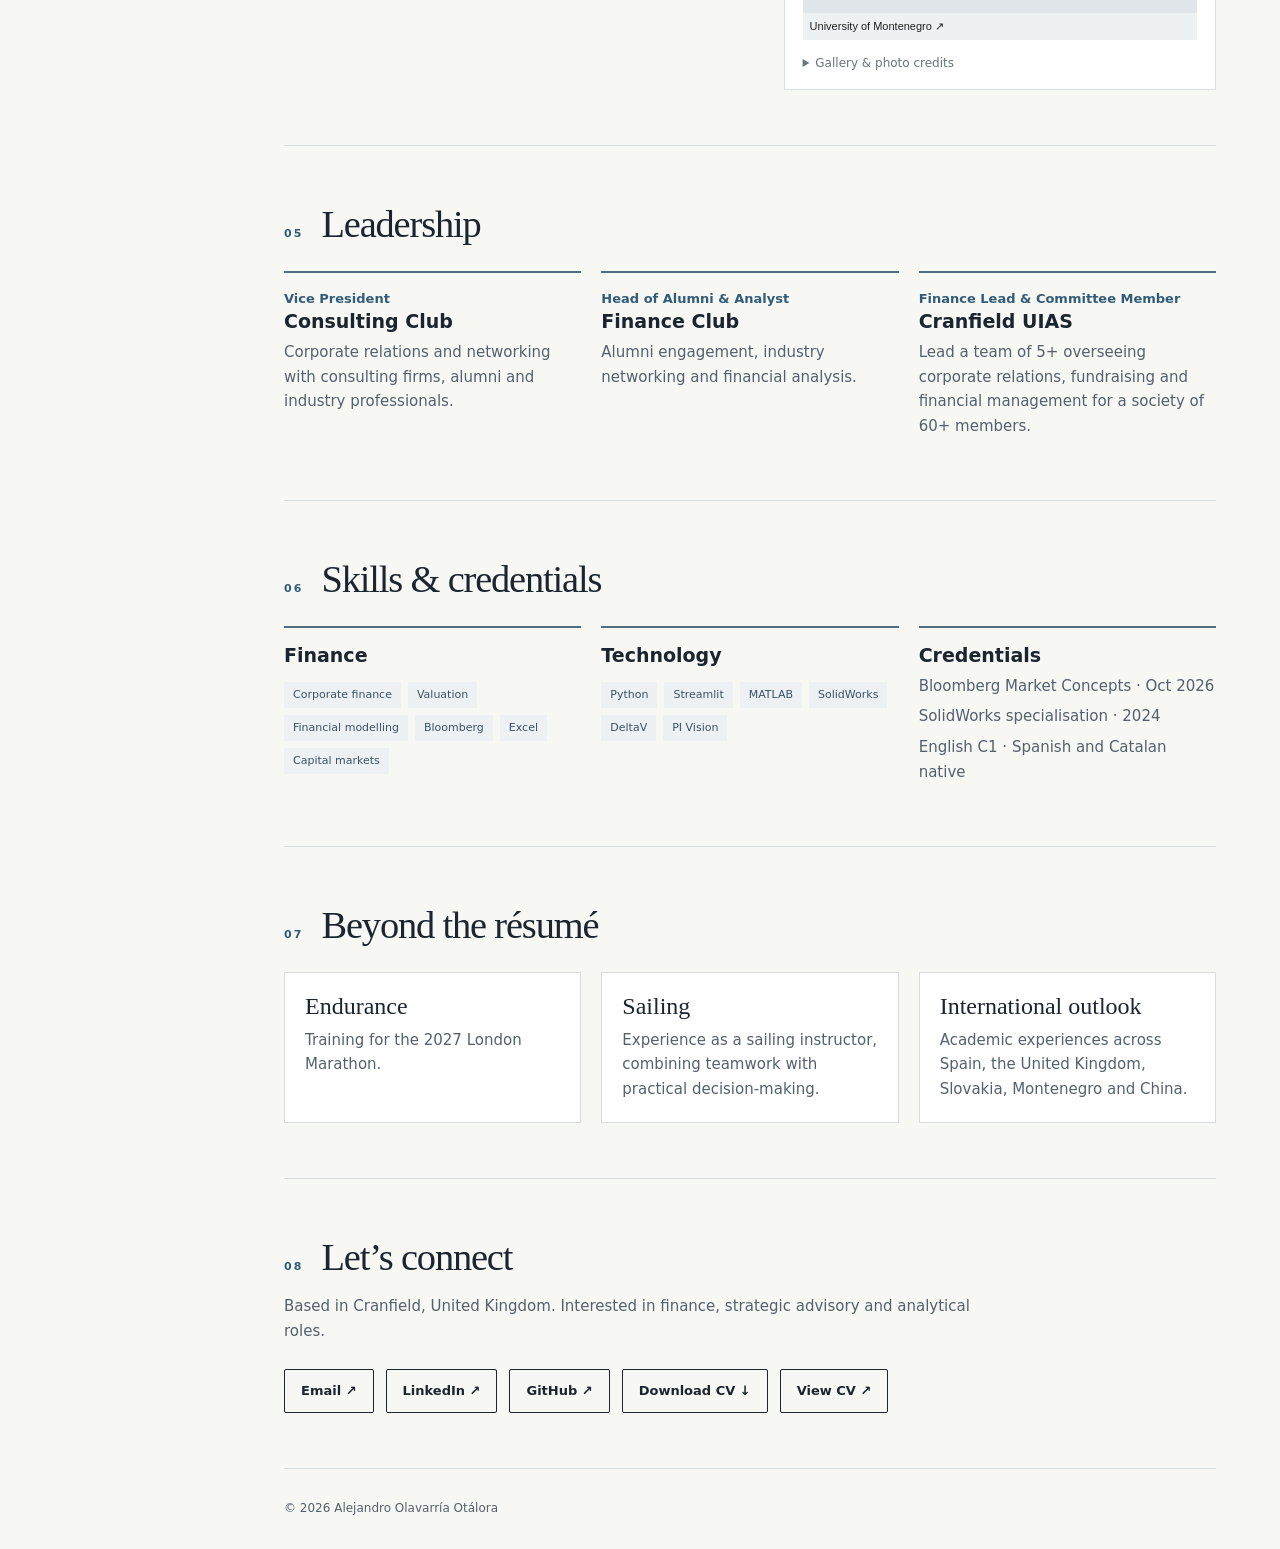
==== commit b0a68316: "Publish portfolio V2 at the canonical homepage" ====
--- a/index.html
+++ b/index.html
@@ -1,10 +1,19 @@
-<!doctype html>
-<html lang="en"><head><meta charset="utf-8"><meta name="viewport" content="width=device-width,initial-scale=1"><meta name="description" content="Alejandro Olavarría — industrial engineer and MSc Finance student. Experience, leadership and selected projects."><title>Alejandro Olavarría | Finance & Engineering</title><style>
-:root{color-scheme:light;--ink:#142338;--muted:#526176;--line:#dce3ea;--accent:#146b73}*{box-sizing:border-box}html{scroll-behavior:smooth}body{margin:0;font:16px/1.65 system-ui,sans-serif;color:var(--ink);background:#f8fafc}a{color:var(--accent);text-underline-offset:4px}header,main,footer{max-width:1080px;margin:auto;padding:0 32px}header{display:flex;justify-content:space-between;align-items:center;padding-top:25px;padding-bottom:25px;gap:20px}nav{display:flex;flex-wrap:wrap;gap:18px}nav a{color:inherit;text-decoration:none;font-size:14px}.brand{font-weight:800;letter-spacing:.08em}.hero{background:#142338;color:white;padding:72px 48px;border-radius:12px}.hero p{max-width:660px;color:#d0deec}.eyebrow{text-transform:uppercase;letter-spacing:.15em;font-size:12px;font-weight:700}.hero h1{font-size:clamp(40px,7vw,72px);line-height:1.06;letter-spacing:-.045em;margin:18px 0}.hero a{display:inline-block;color:white;border:1px solid #8093aa;border-radius:5px;padding:10px 16px;text-decoration:none;margin-top:12px}section{padding:45px 0;border-bottom:1px solid var(--line)}h2{font-size:30px;letter-spacing:-.035em;margin:0 0 20px}h3{font-size:19px;margin:0 0 6px}.grid{display:grid;grid-template-columns:repeat(2,minmax(0,1fr));gap:16px}article{background:white;border:1px solid var(--line);border-radius:8px;padding:24px}article p{margin:8px 0 0;color:var(--muted)}.meta{font-size:13px;color:var(--accent);font-weight:650}.tags{display:flex;flex-wrap:wrap;gap:8px}.tags span{border:1px solid var(--line);padding:6px 12px;border-radius:4px;background:white}footer{padding-top:28px;padding-bottom:35px;color:var(--muted);font-size:13px}@media(max-width:650px){header,main,footer{padding-left:18px;padding-right:18px}header{align-items:flex-start;flex-direction:column}.hero{padding:42px 24px}.grid{grid-template-columns:1fr}section{padding:32px 0}}a:focus-visible{outline:3px solid #36a3aa;outline-offset:4px}
-:root{--ink:#172b3c;--muted:#526477;--accent:#23666a;--line:#d9e1e5}body{background:#f3f5f4}header{position:fixed;inset:0 auto 0 0;width:230px;display:flex;flex-direction:column;justify-content:flex-start;align-items:stretch;padding:32px 24px;background:#112536;color:#f6f5ef;z-index:5;gap:32px}header .brand{font:600 30px Georgia,serif;letter-spacing:-.04em}header .brand small{display:block;font:12px/1.6 system-ui;color:#a3b4c4;letter-spacing:.05em;margin-top:10px}nav{display:flex;flex-direction:column;gap:4px}nav a{padding:10px 12px;border-left:2px solid transparent;color:#bdcbd6}nav a:hover,nav a.active{color:white;border-color:#dce2e8;background:#ffffff0b}main,footer{margin-left:230px;max-width:1330px;padding:32px 5vw}.hero{position:relative;isolation:isolate;overflow:hidden;min-height:460px;display:flex;align-items:center;gap:35px;padding:64px 40px;border-radius:4px;background:linear-gradient(100deg,#102637 10%,#102637eb 49%,#10263770 100%),url('data:image/svg+xml,%3Csvg xmlns=%22http://www.w3.org/2000/svg%22 viewBox=%220 0 1000 480%22%3E%3Crect width=%221000%22 height=%22480%22 fill=%22%233e6176%22/%3E%3Ccircle cx=%22780%22 cy=%22110%22 r=%2270%22 fill=%22%23c5aa78%22 opacity=%22.55%22/%3E%3Cpath d=%22M0 480V300H70V250H130V330H180V190H235V310H290V230H350V310H410V160H455V300H520V220H565V480Z%22 fill=%22%232b485d%22/%3E%3Cpath d=%22M0 480V395H90V340H140V400H205V320H260V370H325V260H380V380H440V310H500V400H555V235H605V160L630 80L655 160V235H705V390H765V290H820V350H875V220H925V330H1000V480Z%22 fill=%22%23172e40%22/%3E%3Cpath d=%22M550 420 Q720 280 900 420 M550 420H1000%22 fill=%22none%22 stroke=%22%23b9a47e%22 stroke-width=%224%22 opacity=%22.6%22/%3E%3C/svg%3E') center/cover}.hero h1{font-family:Georgia,serif;font-weight:400;font-size:clamp(42px,5.4vw,76px);letter-spacing:-.045em}.hero-copy{flex:1;min-width:0}.hero .eyebrow{color:#dce2e8;letter-spacing:.18em}.portrait{width:clamp(110px,16vw,210px);aspect-ratio:4/5;object-fit:cover;border:1px solid #dce2e8;padding:5px;background:#ffffff15;border-radius:2px}.hero a{border-color:#dce2e8;color:#dce2e8}.sidebar-note{margin-top:auto;font-size:12px;color:#a3b4c4}section{scroll-margin-top:20px;padding:40px 0}section h2{font-family:Georgia,serif;font-weight:400;font-size:34px}article{border-radius:3px;border-top:2px solid #dce2e8;box-shadow:0 5px 16px #10263706}.meta{letter-spacing:.04em;font-size:12px;text-transform:uppercase}.contact-links{display:flex;flex-wrap:wrap;gap:12px}.contact-links a{padding:10px 15px;border:1px solid var(--line);background:white;text-decoration:none}footer{font-size:12px}@media(max-width:900px){header{width:185px;padding:24px 14px}main,footer{margin-left:185px;padding:22px 3vw}.hero{padding:36px 24px;gap:20px}}@media(max-width:700px){header{position:sticky;top:0;width:auto;display:block;padding:12px 16px;max-width:none}.brand{display:none}nav{flex-direction:row;flex-wrap:nowrap;overflow-x:auto;gap:4px}nav a{white-space:nowrap;border-left:0;border-bottom:2px solid transparent;padding:7px 9px}.sidebar-note{display:none}main,footer{margin-left:0;padding:16px}.hero{flex-direction:column-reverse;align-items:flex-start;min-height:0;padding:28px 22px}.portrait{width:115px}.grid{grid-template-columns:1fr}section{scroll-margin-top:75px}}@media(prefers-reduced-motion:reduce){html{scroll-behavior:auto}}.hero{background:#18212c;isolation:isolate}.hero:before{content:"";position:absolute;inset:0;z-index:-1;background:linear-gradient(90deg,rgba(8,12,17,.91),rgba(8,12,17,.43)),url("https://upload.wikimedia.org/wikipedia/commons/b/bc/New_York_in_black_and_white_%28Unsplash%29.jpg") center 52%/cover no-repeat;filter:grayscale(1)}.portrait{padding:0;border:2px solid #e3e6e9;background:#222;border-radius:4px;object-position:53% center}.hero .eyebrow{color:#e4e8ec}.hero a{color:white;border-color:#c7cdd4}.hero a:hover{background:#ffffff20}header{background:#151c25}article{border-top-color:#98a5b2}.photo-credit{font-size:10px;color:#e0e4e8;position:absolute;right:12px;bottom:8px;opacity:.8}.hero .photo-credit a{border:0;padding:0;margin:0;font-size:inherit}</style></head><body><header><div class="brand">AO.<small>ALEJANDRO OLAVARRÍA<br>FINANCE &amp; ENGINEERING</small></div><nav aria-label="Main navigation"><a href="#profile">Profile</a><a href="#education">Education</a><a href="#experience">Experience</a><a href="#projects">Projects</a><a href="#leadership">Leadership</a><a href="#contact">Contact</a><a href="#skills">Skills</a></nav><div class="sidebar-note">BARCELONA / CRANFIELD<br>Professional portfolio · 2026</div></header><main>
-<div class="hero" id="profile"><div class="hero-copy"><div class="eyebrow">Finance · Engineering · Strategy</div><h1>Alejandro Olavarría Otálora</h1><p>Industrial engineer pursuing postgraduate studies in finance at Cranfield University and industrial engineering at UPC. I bring an engineering approach to financial analysis, strategic decisions and technology-driven business problems.</p><a href="#projects">Explore my work</a> <a href="https://www.linkedin.com/in/alejandroolavarria/" target="_blank" rel="noopener">LinkedIn ↗</a></div><img class="portrait" src="https://avatars.githubusercontent.com/u/219587122?v=4" alt="GitHub profile avatar" onerror="this.style.display='none'"><span class="photo-credit">New York · <a href="https://commons.wikimedia.org/wiki/File:New_York_in_black_and_white_(Unsplash).jpg">Oleg Chursin / CC0</a></span></div>
-<section id="education"><h2>Education</h2><div class="grid"><article><div class="meta">2026–2027 · United Kingdom</div><h3>Cranfield University</h3><p>MSc Finance · School of Management · Expected September 2027</p></article><article><div class="meta">2025–present · Barcelona</div><h3>UPC · ETSEIB</h3><p>MSc Industrial Engineering · Industrial Organisation · Expected September 2027</p></article><article><div class="meta">2020–2025 · Barcelona</div><h3>UPC · ETSEIB</h3><p>Bachelor's degree in Industrial Engineering. Final degree project focused on an AI-powered career search tool. Grade: 9/10.</p></article><article><div class="meta">2026 · Guangzhou</div><h3>South China University of Technology</h3><p>Two-week programme in AI &amp; High-End Manufacturing, including industry visits to AION, China Mobile and Midea. Grade: 9/10.</p></article></div></section>
-<section id="experience"><h2>Professional experience</h2><div class="grid"><article><div class="meta">Apr–Jul 2026</div><h3>Lubrizol</h3><strong>Process Engineering Intern</strong><p>Supported process optimisation, process safety documentation and digital twin work using DeltaV and PI Vision, collaborating with production and maintenance teams.</p></article><article><div class="meta">Feb–Jun 2025</div><h3>Deloitte</h3><strong>Trustworthy AI &amp; Digital Audit Intern</strong><p>Worked on AI regulatory research and digital audit activities, including IT controls and risk analysis in banking.</p></article></div></section>
-<section id="projects"><h2>Selected projects</h2><div class="grid"><article><div class="meta">Corporate finance · 2026</div><h3>Oxford International M&amp;A Open</h3><p>Developed a financial-sector acquisition proposal covering target screening, strategic rationale, DCF valuation, comparable transactions and accretion/dilution analysis.</p></article><article><div class="meta">Capital markets · 2026</div><h3>Bloomberg Global Trading Challenge</h3><p>Collaborated on a simulated multi-market equity portfolio, researching company catalysts and investment opportunities across Asian markets.</p></article><article><div class="meta">Technology · 2025</div><h3>Jobuddy</h3><p>Designed an AI-powered career search agent using Python and Streamlit to match opportunities to candidate profiles and automate parts of the application research process.</p></article></div></section>
-<section id="leadership"><h2>Leadership</h2><div class="grid"><article><h3>Cranfield Consulting Club</h3><div class="meta">Vice President</div><p>Developing alumni and industry relationships and supporting case-based learning initiatives.</p></article><article><h3>Cranfield Finance Club</h3><div class="meta">Head of Alumni &amp; Analyst</div><p>Supporting alumni engagement and financial analysis activities.</p></article><article><h3>Cranfield UAV Society</h3><div class="meta">Finance Lead &amp; Committee Member</div><p>Leading a team of five or more across corporate relations, fundraising and financial coordination for a society of over 60 members.</p></article></div></section>
-<section id="skills"><h2>Skills &amp; interests</h2><div class="tags"><span>Bloomberg Market Concepts (BMC)</span><span>Financial modelling</span><span>Valuation</span><span>Excel &amp; Bloomberg</span><span>Python</span><span>Process optimisation</span><span>English · Spanish · Catalan</span></div></section><section id="contact"><h2>Connect</h2><p>Based in Cranfield, United Kingdom. Open to professional conversations in finance, strategy and technology.</p><p class="contact-links"><a href="mailto:alejandro.olavarria02@gmail.com">Email me</a> <a href="https://www.linkedin.com/in/alejandroolavarria/" target="_blank" rel="noopener">LinkedIn ↗</a> <a href="https://github.com/alejandroolavarria">GitHub profile</a> &nbsp;·&nbsp; <a href="https://spiritual-beet-cfa.notion.site/Alejandro-Olavarr-a-Ot-lora-Ingeniero-Industrial-228ddcb52b50803d8604cc57f824e977?source=copy_link">Original portfolio and background</a></p></section></main><footer>© 2026 Alejandro Olavarría · Updated November 2026</footer><script>const links=[...document.querySelectorAll("nav a")];const sections=links.map(a=>document.querySelector(a.getAttribute("href"))).filter(Boolean);function active(){let s=sections[0];for(const x of sections){if(x.getBoundingClientRect().top<=150)s=x;}links.forEach(a=>{const yes=a.hash==="#"+s.id;a.classList.toggle("active",yes);if(yes)a.setAttribute("aria-current","location");else a.removeAttribute("aria-current");});}addEventListener("scroll",active,{passive:true});active();</script></body></html>+<!doctype html><html lang="en"><head><meta charset="utf-8"><meta name="viewport" content="width=device-width,initial-scale=1"><meta name="google-site-verification" content="2z_EqWmYL_hEGclvOYCMhKebM_DOAyFRdUWIqY_7Csg" />
+<meta name="description" content="Alejandro Olavarría Otálora (Alejandro Olavarria) — Industrial Engineer and dual MSc student in Finance and Industrial Engineering. Professional experience, education, leadership and selected projects.">
+<title>Alejandro Olavarría Otálora | Professional Portfolio</title>
+<link rel="canonical" href="https://alejandroolavarria.github.io/">
+<meta name="robots" content="index, follow">
+<meta name="author" content="Alejandro Olavarría Otálora">
+<meta property="og:type" content="website">
+<meta property="og:title" content="Alejandro Olavarría Otálora | Professional Portfolio">
+<meta property="og:description" content="Alejandro Olavarría Otálora (Alejandro Olavarria) — Industrial Engineer and dual MSc student in Finance and Industrial Engineering. Professional experience, education, leadership and selected projects.">
+<meta property="og:url" content="https://alejandroolavarria.github.io/">
+<meta property="og:site_name" content="Alejandro Olavarría">
+<script type="application/ld+json">{"@context":"https://schema.org","@type":"ProfilePage","url":"https://alejandroolavarria.github.io/","mainEntity":{"@type":"Person","name":"Alejandro Olavarría Otálora","alternateName":["Alejandro Olavarria","Alejandro Olavarría"],"url":"https://alejandroolavarria.github.io/","sameAs":["https://www.linkedin.com/in/alejandroolavarria/","https://github.com/alejandroolavarria"],"jobTitle":"Industrial Engineer and MSc Finance student"}}</script><link rel="icon" type="image/svg+xml" href="/v2/favicon.svg"><link rel="stylesheet" href="/v2/style.css?v=20261127-2"><link rel="stylesheet" href="https://cdn.jsdelivr.net/npm/maplibre-gl@4.7.1/dist/maplibre-gl.css"><script defer src="https://cdn.jsdelivr.net/npm/maplibre-gl@4.7.1/dist/maplibre-gl.js"></script></head><body><a class="skip" href="#profile">Skip to content</a><aside class="sidebar"><a class="mark" href="/">AO.</a><div class="brand">ALEJANDRO OLAVARRÍA<br>FINANCE / ENGINEERING</div><nav aria-label="Portfolio sections"><a href="#profile"><small>01</small>Profile</a><a href="#experience"><small>02</small>Experience</a><a href="#projects"><small>03</small>Selected work</a><a href="#education"><small>04</small>Education</a><a href="#international"><small>05</small>International <span id="sidebar-country-flag" style="display:inline-block;width:18px;height:12px;flex:0 0 18px;background-image:url(https://flagcdn.com/gb.svg);background-size:contain;background-repeat:no-repeat;background-position:center;margin-left:auto" aria-hidden="true"></span></a><a href="#leadership"><small>06</small>Leadership</a><a href="#skills"><small>07</small>Skills</a><a href="#beyond"><small>08</small>Beyond work</a><a href="#contact"><small>09</small>Contact</a></nav><div class="sidebar-bottom"><p>Barcelona / Cranfield</p></div></aside><main class="main"><div class="hero" id="profile"><div class="hero-inner"><div><div class="kicker">Engineering / Finance / Strategy</div><h1>Alejandro<br>Olavarría<span style="color:#c8d5df">.</span></h1><div class="role">Industrial Engineer · Dual MSc Candidate</div><p>From industrial systems to financial markets. I combine quantitative problem-solving, experience in technology risk and operations, and a growing focus on valuation and corporate finance.</p><div class="actions"><a class="btn primary" href="#projects">Selected work ↓</a><a class="btn" href="/v2/Alejandro_Olavarria_CV_EN.pdf" download="Alejandro_Olavarria_CV_EN.pdf">Download CV ↓</a> <a class="btn" href="/v2/Alejandro_Olavarria_CV_EN.pdf" target="_blank" rel="noopener">View CV ↗</a><a class="btn" href="https://www.linkedin.com/in/alejandroolavarria/">LinkedIn ↗</a></div></div><img class="portrait" src="https://avatars.githubusercontent.com/u/219587122?v=4" alt="Current GitHub profile image" width="180" height="225"></div><span class="credit">New York · <a href="https://commons.wikimedia.org/wiki/File:New_York_in_black_and_white_(Unsplash).jpg">Image credit</a></span></div><div class="content"><div class="metrics"><div class="metric"><strong>02</strong><span>Master’s degrees in progress</span></div><div class="metric"><strong>05+</strong><span>Finance team members led</span></div><div class="metric"><strong>60+</strong><span>UAV society members</span></div><div class="metric"><strong>9/10</strong><span>Bachelor’s thesis grade</span></div></div>
+<div class="institution-strip" aria-label="Professional and academic affiliations"><a href="https://www.cranfield.ac.uk/" title="Cranfield University" target="_blank" rel="noopener"><img class="institution-logo" src="https://commons.wikimedia.org/wiki/Special:FilePath/Cranfield_logo_(edited).png" alt="Cranfield" onerror="this.hidden=true;this.nextElementSibling.hidden=false"><strong hidden>Cranfield</strong><small>Cranfield University</small></a><a href="https://www.upc.edu/" title="Universitat Politècnica de Catalunya" target="_blank" rel="noopener"><img class="institution-logo" src="https://commons.wikimedia.org/wiki/Special:FilePath/Logo_UPC.svg" alt="UPC" onerror="this.hidden=true;this.nextElementSibling.hidden=false"><strong hidden>UPC</strong><small>Universitat Politècnica de Catalunya</small></a><a href="https://www.deloitte.com/" title="Deloitte" target="_blank" rel="noopener"><img class="institution-logo" src="https://commons.wikimedia.org/wiki/Special:FilePath/Logo_of_Deloitte.svg" alt="Deloitte." onerror="this.hidden=true;this.nextElementSibling.hidden=false"><strong hidden>Deloitte.</strong><small>Deloitte</small></a><a href="https://www.lubrizol.com/" title="The Lubrizol Corporation" target="_blank" rel="noopener"><img class="institution-logo lubrizol-logo" src="https://commons.wikimedia.org/wiki/Special:FilePath/Lubrizol_Logo_2017.png" alt="Lubrizol" onerror="this.hidden=true;this.nextElementSibling.hidden=false"><strong hidden>Lubrizol</strong><small>The Lubrizol Corporation</small></a><a href="https://www.bloomberg.com/professional/" title="Bloomberg Market Concepts" target="_blank" rel="noopener"><img class="institution-logo" src="https://commons.wikimedia.org/wiki/Special:FilePath/Bloomberg_logo.svg" alt="Bloomberg" onerror="this.hidden=true;this.nextElementSibling.hidden=false"><strong hidden>Bloomberg</strong><small>Bloomberg Market Concepts</small></a></div><section id="experience"><div class="section-head"><span class="eyebrow">01</span><h2>Professional experience</h2></div><div class="timeline"><article class="entry"><div class="date">Apr–Jul 2026</div><div><h3>The Lubrizol Corporation</h3><div class="sub">Process Engineering Intern · Sant Cugat, Spain</div><p>Analysed operating data to identify process improvements, supported digital twin simulations and safety-loop documentation, and collaborated across engineering, production, maintenance and quality.</p></div></article><article class="entry"><div class="date">Feb–Jun 2025</div><div><h3>Deloitte</h3><div class="sub">Technology & Transformation · Barcelona, Spain</div><p>Supported a technology audit for a major banking institution, assessing IT controls and regulatory risk. Contributed to Trustworthy AI research and digital trust work.</p></div></article></div></section>
+<section id="projects"><div class="section-head"><span class="eyebrow">02</span><h2>Selected work</h2></div><p class="intro">Four projects at the intersection of financial analysis, technology and leadership.</p><div class="projects"><article class="project"><div class="project-visual"><svg viewBox="0 0 300 120" role="img" aria-label="Conceptual illustration, not project data"><path d="M25 100H275M25 20V100" stroke="#93a6b8" fill="none"/><g fill="#b9cbd8"><rect x="48" y="35" width="112" height="12"/><rect x="82" y="55" width="125" height="12"/><rect x="128" y="75" width="120" height="12"/></g><path d="M170 20V100" stroke="#fff" stroke-dasharray="4 4"/></svg></div><div class="project-body"><div class="eyebrow">Corporate finance · 2026</div><h3>Oxford International M&A Open</h3><p>Project Europa: a proposed Robinhood acquisition of flatexDEGIRO, supported by valuation and transaction analysis.</p><div class="tags"><span>DCF</span><span>M&A</span><span>Accretion / dilution</span></div><a class="link" href="/v2/ma.html">Explore project ↗</a></div></article><article class="project"><div class="project-visual"><svg viewBox="0 0 300 120" role="img" aria-label="Conceptual illustration, not project data"><g stroke="#587184" opacity=".7"><path d="M25 20V100H275M25 40H275M25 60H275M25 80H275" fill="none"/></g><path d="M25 85L55 76L76 88L110 51L141 65L165 37L195 48L222 25L275 18" stroke="#d2e6f3" stroke-width="3" fill="none"/><path d="M25 92L55 85L76 80L110 75L141 71L165 64L195 60L222 52L275 45" stroke="#7795ac" fill="none" stroke-dasharray="4 4"/></svg></div><div class="project-body"><div class="eyebrow">Capital markets · 2026</div><h3>Bloomberg Global Trading Challenge</h3><p>Multi-market equity research and catalyst-driven decisions in a simulated portfolio.</p><div class="tags"><span>Equity research</span><span>Bloomberg</span><span>Portfolio strategy</span></div><a class="link" href="/v2/markets.html">Explore project ↗</a></div></article><article class="project"><div class="project-visual project-banner"><img src="/v2/assets/Banner%20promocional%20de%20Jobuddy%20con%20panel%20financiero.png" alt="Jobuddy career intelligence — illustrative product dashboard" width="1728" height="864" loading="lazy" decoding="async"></div><div class="project-body"><div class="eyebrow">Technology · 2025–present</div><h3>Jobuddy — Career Intelligence</h3><p>An AI-powered career search workflow developed from my engineering thesis and extended into a personal career intelligence system.</p><div class="tags"><span>Python</span><span>Streamlit</span><span>AI</span><span>Automation</span></div><a class="link" href="/v2/job.html">Explore project ↗</a></div></article><article class="project"><div class="project-visual project-banner"><img src="/v2/assets/Eagle%20Ray_%20Innovaci%C3%B3n%20Aeroespacial%20Humanitaria.png" alt="Eagle Ray — conceptual aircraft illustration based on project CAD" width="1728" height="864" loading="lazy" decoding="async"></div><div class="project-body"><div class="eyebrow">Leadership · 2026–present</div><h3>Cranfield UIAS × KWF</h3><p>Eagle Ray project: finance leadership, fundraising and corporate relationships.</p><div class="tags"><span>Corporate relations</span><span>Fundraising</span><span>Team leadership</span></div><a class="link" href="/v2/uav.html">Explore project ↗</a></div></article></div><p class="note">Project banners are illustrative; Jobuddy’s dashboard is a mock-up and Eagle Ray is a CAD-inspired concept visual.</p></section>
+<section id="education"><div class="section-head"><span class="eyebrow">03</span><h2>Education</h2></div><div class="timeline"><article class="entry"><div class="date">2026–2027</div><div><h3>Cranfield School of Management</h3><div class="sub">MSc Finance · Cranfield University</div><p>Corporate finance, investment analysis, financial markets, modelling and valuation, derivatives and portfolio management.</p></div></article><article class="entry"><div class="date">2025–2027</div><div><h3>UPC · ETSEIB</h3><div class="sub">MSc Industrial Engineering · Industrial Organisation</div><p>Dual-degree programme; postgraduate engineering and business-oriented analytical studies.</p></div></article><article class="entry"><div class="date">2020–2025</div><div><h3>UPC · ETSEIB</h3><div class="sub">BSc Industrial Engineering</div><p>Bachelor’s thesis: AI Job Search Agent (9/10).</p></div></article><article class="entry"><div class="date">Jul 2026</div><div><h3>South China University of Technology</h3><div class="sub">AI & High-End Manufacturing · Guangzhou</div><p>International programme with industry visits to AION, China Mobile and Midea. Grade: 9/10.</p></div></article></div></section>
+<section id="international"><div class="section-head"><span class="eyebrow">04</span><h2>International exposure</h2></div><p class="intro">Five countries. Different perspectives. One academic journey.</p><div class="atlas"><div class="atlas-stage"><div class="atlas-map"><div id="journey-map" aria-label="Interactive geographic map"></div><div class="atlas-overlay"><span id="atlas-count">01 / 05</span> · ACADEMIC JOURNEY</div><div class="atlas-destination" aria-live="polite"><span id="atlas-status">CURRENT DESTINATION</span><strong id="atlas-city">United Kingdom</strong><small id="atlas-country"></small><button type="button" id="atlas-explore" class="atlas-explore">Explore experience ↗</button></div><div class="atlas-controls"><button type="button" id="atlas-prev" aria-label="Previous destination">←</button><button type="button" id="atlas-next" aria-label="Next destination">→</button><button type="button" id="atlas-world">World view</button></div></div><div class="atlas-nav"><button type="button" data-go="0"><small>01 </small>United Kingdom</button><button type="button" data-go="1"><small>02 </small>China</button><button type="button" data-go="2"><small>03 </small>Spain</button><button type="button" data-go="3"><small>04 </small>Slovakia</button><button type="button" data-go="4"><small>05 </small>Montenegro</button></div><div class="atlas-progress"><i></i></div><p class="map-hint">Scroll to travel · Select a destination to explore its story. <span class="atlas-credits"><a href="https://openfreemap.org/" target="_blank" rel="noopener">OpenFreeMap</a> · <a href="https://www.openmaptiles.org/" target="_blank" rel="noopener">OpenMapTiles</a> · <a href="https://www.openstreetmap.org/copyright" target="_blank" rel="noopener">© OpenStreetMap contributors</a> · stylised lighting</span></p></div><div class="atlas-destinations"><article class="atlas-card" id="atlas-0"><div class="atlas-photo"><img src="https://commons.wikimedia.org/wiki/Special:FilePath/View_of_the_City_of_London_skyline.jpg?width=1280" alt="London skyline" loading="lazy" decoding="async"><div class="atlas-title"><small>01 / UNITED KINGDOM · 2026–2027</small><h3>London / Cranfield</h3></div></div><div class="atlas-copy"><span class="eyebrow destination-institution"><span class="destination-flag" style="background-image:url('https://flagcdn.com/gb.svg');display:inline-block;width:20px;height:14px;flex:0 0 20px;background-size:contain;background-position:center;background-repeat:no-repeat" aria-hidden="true"></span>Cranfield School of Management</span><h4>MSc Finance</h4><p>Corporate finance, valuation and capital markets.</p><details class="experience-details" id="experience-0"><summary>Explore my experience <span aria-hidden="true">↗</span></summary><h5>Finance, valuation & capital markets</h5><p>MSc Finance at Cranfield School of Management, alongside the MSc in Industrial Engineering at UPC. Coursework includes corporate finance, investment analysis, financial markets, modelling and valuation.</p><p>Outside the classroom: Vice President of the Consulting Club, Head of Alumni & Analyst at the Finance Club, and Finance Lead & Committee Member of UIAS.</p></details><div class="atlas-thumbs"><button type="button" data-photo="0:1"><img src="https://commons.wikimedia.org/wiki/Special:FilePath/Cranfield_University_Whittle_Building.jpg?width=640" alt="Cranfield University" loading="lazy"><span>Cranfield University ↗</span></button></div><details><summary>Gallery & photo credits</summary><p><button type="button" class="photo-link" data-photo="0:0">London skyline ↗</button><br><small><a href="https://commons.wikimedia.org/wiki/File:View_of_the_City_of_London_skyline.jpg" target="_blank" rel="noopener">Tristan Surtel · CC BY-SA 4.0 · Wikimedia Commons</a> (display crop)</small></p><p><button type="button" class="photo-link" data-photo="0:1">Cranfield University ↗</button><br><small><a href="https://commons.wikimedia.org/wiki/File:Cranfield_University_Whittle_Building.jpg" target="_blank" rel="noopener">Fusion2018 · CC BY-SA 4.0 · Wikimedia Commons</a> (display crop)</small></p></details></div></article><article class="atlas-card" id="atlas-1"><div class="atlas-photo"><img src="https://commons.wikimedia.org/wiki/Special:FilePath/GuangzhouSkyline2020.jpg?width=1280" alt="Guangzhou skyline" loading="lazy" decoding="async"><div class="atlas-title"><small>02 / CHINA · 2026</small><h3>Guangzhou / Shenzhen</h3></div></div><div class="atlas-copy"><span class="eyebrow destination-institution"><span class="destination-flag" style="background-image:url('https://flagcdn.com/cn.svg');display:inline-block;width:20px;height:14px;flex:0 0 20px;background-size:contain;background-position:center;background-repeat:no-repeat" aria-hidden="true"></span>South China University of Technology</span><h4>AI & High-End Manufacturing</h4><p>Two-week programme including industry visits to AION, China Mobile and Midea.</p><details class="experience-details" id="experience-1"><summary>Explore my experience <span aria-hidden="true">↗</span></summary><h5>AI & advanced manufacturing</h5><p>A two-week international programme at South China University of Technology in July 2026, exploring artificial intelligence and its adoption in advanced manufacturing.</p><p>Industry visits to AION, China Mobile and Midea provided first-hand exposure to industrial applications of emerging technologies.</p></details><div class="atlas-thumbs"><button type="button" data-photo="1:1"><img src="https://commons.wikimedia.org/wiki/Special:FilePath/South_China_University_of_Technology_South_Campus.jpg?width=640" alt="SCUT south campus" loading="lazy"><span>SCUT south campus ↗</span></button><button type="button" data-photo="1:2"><img src="https://commons.wikimedia.org/wiki/Special:FilePath/Skyline_in_Shenzhen_(20250327).jpg?width=640" alt="Shenzhen skyline" loading="lazy"><span>Shenzhen skyline ↗</span></button></div><details><summary>Gallery & photo credits</summary><p><button type="button" class="photo-link" data-photo="1:0">Guangzhou skyline ↗</button><br><small><a href="https://commons.wikimedia.org/wiki/File:GuangzhouSkyline2020.jpg" target="_blank" rel="noopener">Josephua · CC BY-SA 4.0 · Wikimedia Commons</a> (display crop)</small></p><p><button type="button" class="photo-link" data-photo="1:1">SCUT south campus ↗</button><br><small><a href="https://commons.wikimedia.org/wiki/File:South_China_University_of_Technology_South_Campus.jpg" target="_blank" rel="noopener">LPS.1 · CC0 · Wikimedia Commons</a> (display crop)</small></p><p><button type="button" class="photo-link" data-photo="1:2">Shenzhen skyline ↗</button><br><small><a href="https://commons.wikimedia.org/wiki/File:Skyline_in_Shenzhen_(20250327).jpg" target="_blank" rel="noopener">CC0 · see source · Wikimedia Commons</a> (display crop)</small></p></details></div></article><article class="atlas-card" id="atlas-2"><div class="atlas-photo"><img src="https://commons.wikimedia.org/wiki/Special:FilePath/Vista_de_Barcelona.jpg?width=1280" alt="Barcelona panorama" loading="lazy" decoding="async"><div class="atlas-title"><small>03 / SPAIN · 2020–present</small><h3>Barcelona</h3></div></div><div class="atlas-copy"><span class="eyebrow destination-institution"><span class="destination-flag" style="background-image:url('https://flagcdn.com/es.svg');display:inline-block;width:20px;height:14px;flex:0 0 20px;background-size:contain;background-position:center;background-repeat:no-repeat" aria-hidden="true"></span>UPC / ETSEIB</span><h4>Industrial Engineering</h4><p>Undergraduate and postgraduate engineering studies in Barcelona.</p><details class="experience-details" id="experience-2"><summary>Explore my experience <span aria-hidden="true">↗</span></summary><h5>Engineering & professional experience</h5><p>Industrial Engineering at UPC / ETSEIB: BSc (2020–2025) and MSc in Industrial Engineering, Industrial Organisation (from 2025).</p><p>Professional experience includes technology audit and AI regulatory research at Deloitte, and process engineering, digital twin and production data work at Lubrizol.</p></details><div class="atlas-thumbs"><button type="button" data-photo="2:1"><img src="https://commons.wikimedia.org/wiki/Special:FilePath/ETSEIB.JPG?width=640" alt="ETSEIB campus" loading="lazy"><span>ETSEIB campus ↗</span></button></div><details><summary>Gallery & photo credits</summary><p><button type="button" class="photo-link" data-photo="2:0">Barcelona panorama ↗</button><br><small><a href="https://commons.wikimedia.org/wiki/File:Vista_de_Barcelona.jpg" target="_blank" rel="noopener">zenilorac · CC BY 2.0 · Wikimedia Commons</a> (display crop)</small></p><p><button type="button" class="photo-link" data-photo="2:1">ETSEIB campus ↗</button><br><small><a href="https://commons.wikimedia.org/wiki/File:ETSEIB.JPG" target="_blank" rel="noopener">Author and CC BY-SA 3.0 on source · Wikimedia Commons</a> (display crop)</small></p></details></div></article><article class="atlas-card" id="atlas-3"><div class="atlas-photo"><img src="https://commons.wikimedia.org/wiki/Special:FilePath/Kosice_(Kassa)_-_St.Elizabeth_Cathedral_from_Hlavna_-_panoramio.jpg?width=1280" alt="Košice old town" loading="lazy" decoding="async"><div class="atlas-title"><small>04 / SLOVAKIA · 2024</small><h3>Košice</h3></div></div><div class="atlas-copy"><span class="eyebrow destination-institution"><span class="destination-flag" style="background-image:url('https://flagcdn.com/sk.svg');display:inline-block;width:20px;height:14px;flex:0 0 20px;background-size:contain;background-position:center;background-repeat:no-repeat" aria-hidden="true"></span>Technical University of Košice</span><h4>SolidWorks</h4><p>CAD and engineering design in an international academic setting.</p><details class="experience-details" id="experience-3"><summary>Explore my experience <span aria-hidden="true">↗</span></summary><h5>CAD & engineering design</h5><p>SolidWorks specialisation at the Technical University of Košice in 2024.</p><p>International teamwork and engineering design, including a team project involving a 3D-printed steering wheel.</p></details><div class="atlas-thumbs"><button type="button" data-photo="3:1"><img src="https://commons.wikimedia.org/wiki/Special:FilePath/Technical_university_of_Kosice_-_main_campus.jpg?width=640" alt="Technical University of Košice" loading="lazy"><span>Technical University of Košice ↗</span></button></div><details><summary>Gallery & photo credits</summary><p><button type="button" class="photo-link" data-photo="3:0">Košice old town ↗</button><br><small><a href="https://commons.wikimedia.org/wiki/File:Kosice_(Kassa)_-_St.Elizabeth_Cathedral_from_Hlavna_-_panoramio.jpg" target="_blank" rel="noopener">Author and CC BY-SA 3.0 on source · Wikimedia Commons</a> (display crop)</small></p><p><button type="button" class="photo-link" data-photo="3:1">Technical University of Košice ↗</button><br><small><a href="https://commons.wikimedia.org/wiki/File:Technical_university_of_Kosice_-_main_campus.jpg" target="_blank" rel="noopener">Pavol Kaleja · license on source · Wikimedia Commons</a> (display crop)</small></p></details></div></article><article class="atlas-card" id="atlas-4"><div class="atlas-photo"><img src="https://commons.wikimedia.org/wiki/Special:FilePath/View_of_Kotor_bay_and_old_town.jpg?width=1280" alt="Bay of Kotor" loading="lazy" decoding="async"><div class="atlas-title"><small>05 / MONTENEGRO · 2023</small><h3>Montenegro</h3></div></div><div class="atlas-copy"><span class="eyebrow destination-institution"><span class="destination-flag" style="background-image:url('https://flagcdn.com/me.svg');display:inline-block;width:20px;height:14px;flex:0 0 20px;background-size:contain;background-position:center;background-repeat:no-repeat" aria-hidden="true"></span>University of Montenegro</span><h4>Sustainability</h4><p>International academic programme focused on sustainability.</p><details class="experience-details" id="experience-4"><summary>Explore my experience <span aria-hidden="true">↗</span></summary><h5>Sustainability</h5><p>International sustainability programme at the University of Montenegro in 2023.</p><p>An opportunity to explore sustainability in an international academic environment.</p></details><div class="atlas-thumbs"><button type="button" data-photo="4:1"><img src="https://commons.wikimedia.org/wiki/Special:FilePath/University_of_Montenegro_Faculty_of_Electrical_Engineering.jpg?width=640" alt="University of Montenegro" loading="lazy"><span>University of Montenegro ↗</span></button></div><details><summary>Gallery & photo credits</summary><p><button type="button" class="photo-link" data-photo="4:0">Bay of Kotor ↗</button><br><small><a href="https://commons.wikimedia.org/wiki/File:View_of_Kotor_bay_and_old_town.jpg" target="_blank" rel="noopener">Jaakko Luttinen · CC BY-SA 4.0 · Wikimedia Commons</a> (display crop)</small></p><p><button type="button" class="photo-link" data-photo="4:1">University of Montenegro ↗</button><br><small><a href="https://commons.wikimedia.org/wiki/File:University_of_Montenegro_Faculty_of_Electrical_Engineering.jpg" target="_blank" rel="noopener">Author and license on source · Wikimedia Commons</a> (display crop)</small></p></details></div></article></div></div><dialog id="atlas-gallery"><button type="button" id="gallery-close" aria-label="Close gallery">×</button><img alt=""><p id="gallery-caption"></p><div class="atlas-controls-inline"><button type="button" id="gallery-prev">← Previous</button><button type="button" id="gallery-next">Next →</button></div></dialog></section><section id="leadership"><div class="section-head"><span class="eyebrow">05</span><h2>Leadership</h2></div><div class="leaders"><article class="lead"><div class="sub">Vice President</div><h3>Consulting Club</h3><p>Corporate relations and networking with consulting firms, alumni and industry professionals.</p></article><article class="lead"><div class="sub">Head of Alumni & Analyst</div><h3>Finance Club</h3><p>Alumni engagement, industry networking and financial analysis.</p></article><article class="lead"><div class="sub">Finance Lead & Committee Member</div><h3>Cranfield UIAS</h3><p>Lead a team of 5+ overseeing corporate relations, fundraising and financial management for a society of 60+ members.</p></article></div></section>
+<section id="skills"><div class="section-head"><span class="eyebrow">06</span><h2>Skills & credentials</h2></div><div class="leaders"><article class="lead"><h3>Finance</h3><div class="tags"><span>Corporate finance</span><span>Valuation</span><span>Financial modelling</span><span>Bloomberg</span><span>Excel</span><span>Capital markets</span></div></article><article class="lead"><h3>Technology</h3><div class="tags"><span>Python</span><span>Streamlit</span><span>MATLAB</span><span>SolidWorks</span><span>DeltaV</span><span>PI Vision</span></div></article><article class="lead"><h3>Credentials</h3><p>Bloomberg Market Concepts · Oct 2026</p><p>SolidWorks specialisation · 2024</p><p>English C1 · Spanish and Catalan native</p></article></div></section>
+<section id="beyond"><div class="section-head"><span class="eyebrow">07</span><h2>Beyond the résumé</h2></div><div class="personal"><article><strong>Endurance</strong><p>Training for the 2027 London Marathon.</p></article><article><strong>Sailing</strong><p>Experience as a sailing instructor, combining teamwork with practical decision-making.</p></article><article><strong>International outlook</strong><p>Academic experiences across Spain, the United Kingdom, Slovakia, Montenegro and China.</p></article></div></section>
+<section id="contact"><div class="section-head"><span class="eyebrow">08</span><h2>Let’s connect</h2></div><p class="intro">Based in Cranfield, United Kingdom. Interested in finance, strategic advisory and analytical roles.</p><div class="actions"><a class="btn" href="mailto:alejandro.olavarria02@gmail.com">Email ↗</a><a class="btn" href="https://www.linkedin.com/in/alejandroolavarria/">LinkedIn ↗</a><a class="btn" href="https://github.com/alejandroolavarria">GitHub ↗</a><a class="btn" href="/v2/Alejandro_Olavarria_CV_EN.pdf" download="Alejandro_Olavarria_CV_EN.pdf">Download CV ↓</a> <a class="btn" href="/v2/Alejandro_Olavarria_CV_EN.pdf" target="_blank" rel="noopener">View CV ↗</a></div></section><footer class="footer">© 2026 Alejandro Olavarría Otálora</footer></div></main><script>const links=[...document.querySelectorAll(".sidebar nav a")];const targets=links.map(a=>document.querySelector(a.hash));function update(){let active=targets[0];for(const t of targets){if(t.getBoundingClientRect().top<=130)active=t}if(innerHeight+scrollY>=document.documentElement.scrollHeight-4)active=targets[targets.length-1];for(const a of links){const on=a.hash==="#"+active.id;a.classList.toggle("active",on);if(on)a.setAttribute("aria-current","location");else a.removeAttribute("aria-current")}}addEventListener("scroll",update,{passive:true});update()</script><script>window.addEventListener("DOMContentLoaded",()=>{const d=[["United Kingdom","London / Cranfield","2026–2027","Cranfield School of Management","MSc Finance",52.073,-0.628,8,"Corporate finance, valuation and capital markets.",[["View of the City of London skyline.jpg","London skyline","Tristan Surtel · CC BY-SA 4.0"],["Cranfield University Whittle Building.jpg","Cranfield University","Fusion2018 · CC BY-SA 4.0"]]],["China","Guangzhou / Shenzhen","2026","South China University of Technology","AI & High-End Manufacturing",23.129,113.264,9,"Two-week programme including industry visits to AION, China Mobile and Midea.",[["GuangzhouSkyline2020.jpg","Guangzhou skyline","Josephua · CC BY-SA 4.0"],["South China University of Technology South Campus.jpg","SCUT south campus","LPS.1 · CC0"],["Skyline in Shenzhen (20250327).jpg","Shenzhen skyline","CC0 · see source"]]],["Spain","Barcelona","2020–present","UPC / ETSEIB","Industrial Engineering",41.389,2.113,11,"Undergraduate and postgraduate engineering studies in Barcelona.",[["Vista de Barcelona.jpg","Barcelona panorama","zenilorac · CC BY 2.0"],["ETSEIB.JPG","ETSEIB campus","Author and CC BY-SA 3.0 on source"]]],["Slovakia","Košice","2024","Technical University of Košice","SolidWorks",48.716,21.261,12,"CAD and engineering design in an international academic setting.",[["Kosice (Kassa) - St.Elizabeth Cathedral from Hlavna - panoramio.jpg","Košice old town","Author and CC BY-SA 3.0 on source"],["Technical university of Kosice - main campus.jpg","Technical University of Košice","Pavol Kaleja · license on source"]]],["Montenegro","Montenegro","2023","University of Montenegro","Sustainability",42.441,19.263,9,"International academic programme focused on sustainability.",[["View of Kotor bay and old town.jpg","Bay of Kotor","Jaakko Luttinen · CC BY-SA 4.0"],["University of Montenegro Faculty of Electrical Engineering.jpg","University of Montenegro","Author and license on source"]]]],cards=[...document.querySelectorAll(".atlas-card")],nav=[...document.querySelectorAll("[data-go]")],reduced=matchMedia("(prefers-reduced-motion: reduce)").matches;const el=document.getElementById("journey-map");let map,ready=false,active=-1,desired=0,current=0,frame=0,last=0,world=false,worldScroll=0,queued=false,holdUntil=0,heldAt=0,velocity=0,labelKey="",lastScrollAt=0,lastScrollY=window.scrollY,travelDirection=1;const ids=["826","156","724","703","499"],clamp=(v,a,b)=>Math.min(b,Math.max(a,v)),ease=t=>t*t*(3-2*t),fc=features=>({type:"FeatureCollection",features}),point=(coordinates,properties={})=>({type:"Feature",properties,geometry:{type:"Point",coordinates}}),line=coordinates=>({type:"Feature",properties:{},geometry:{type:"LineString",coordinates}});const places=d.map(p=>[p[6],p[5]]);function arc(a,b){return Array.from({length:81},(_,k)=>{const t=k/80;return [a[0]+(b[0]-a[0])*t,a[1]+(b[1]-a[1])*t+Math.sin(Math.PI*t)*Math.min(12,Math.abs(b[0]-a[0])*.13)]})}const routes=places.slice(1).map((b,i)=>arc(places[i],b));const cities=[[-.1276,51.5072],[2.3522,48.8566],[-3.7038,40.4168],[13.405,52.52],[12.496,41.903],[4.904,52.367],[4.352,50.85],[16.374,48.208],[14.438,50.075],[19.04,47.498],[21.012,52.23],[23.728,37.984],[28.978,41.008],[20.449,44.787],[18.413,43.856],[15.982,45.815],[27.562,53.9],[30.524,50.45],[37.618,55.755],[55.27,25.204],[51.389,35.689],[44.366,33.315],[46.675,24.714],[67.001,24.86],[77.209,28.614],[72.878,19.076],[88.364,22.573],[90.412,23.81],[100.502,13.756],[106.63,10.823],[103.82,1.352],[101.687,3.139],[116.407,39.904],[121.474,31.23],[114.0579,22.5431],[114.1694,22.3193],[104.066,30.572],[106.55,29.56],[114.305,30.593],[118.797,32.06],[120.155,30.274],[117.2,39.13],[121.565,25.033],[126.978,37.566],[139.692,35.69],[135.502,34.693],[31.235,30.044],[10.181,36.807],[3.058,36.753],[-7.59,33.57],[-74.006,40.713],[-118.244,34.052],[-0.63,52.07],[2.113,41.389],[21.261,48.716],[19.263,42.441],[113.264,23.129]];let boundaries=[];function source(id,data){if(ready&&map.getSource(id))map.getSource(id).setData(data)}function border(){source("selected-country",fc(world?[]:boundaries.filter(f=>String(f.id).padStart(3,"0")===ids[active])))}function focus(i){if(i===active)return;active=i;cards.forEach((c,j)=>c.classList.toggle("selected",j===i));nav.forEach((b,j)=>{b.classList.toggle("selected",j===i);b.setAttribute("aria-current",j===i?"step":"false")});document.getElementById("atlas-count").textContent="0"+(i+1)+" / 05";source("destinations",fc(places.map((p,j)=>point(p,{selected:j===i?1:0,name:d[j][1]}))));border()}function pose(v){const i=Math.min(routes.length-1,Math.floor(v)),t=v-i,path=routes[i],a=d[i],b=d[i+1],distance=Math.hypot(b[5]-a[5],(b[6]-a[6])*Math.cos((a[5]+b[5])*Math.PI/360)),overview=clamp(Math.log2(65/Math.max(distance,1)),1.8,4.6),cityZoom=[6.7,6.5,5.8,7.0,7.0],countryZoom=[4.0,3.1,4.0,5.1,5.3];const departure=i===0?.16:.08,arrival=i<2?.90:.93;const ramp=.18;function integrated(q){q=clamp(q,0,1);if(q<ramp)return(q*q/(2*ramp))/(1-ramp);if(q>1-ramp)return 1-(1-q)*(1-q)/(2*ramp*(1-ramp));return(q-ramp/2)/(1-ramp)}const routeProgress=integrated((t-departure)/(arrival-departure)),k=routeProgress*80,j=Math.min(79,Math.floor(k)),u=k-j,routeCenter=[path[j][0]+(path[j+1][0]-path[j][0])*u,path[j][1]+(path[j+1][1]-path[j][1])*u];let center=routeCenter.slice();if(i===0){const shift=ease(clamp(t/.13,0,1))*(1-ease(clamp((t-.16)/.23,0,1)));center=[center[0]+(-3.2-a[6])*shift,center[1]+(55.1-a[5])*shift]}const wideAt=i===0?.16:.23,approach=i<2?.73:.56,closeAt=i<2?.88:.79;let zoom;if(t<wideAt)zoom=cityZoom[i]+(countryZoom[i]-cityZoom[i])*ease(t/wideAt);else if(t<.38)zoom=countryZoom[i]+(overview-countryZoom[i])*ease((t-wideAt)/(.38-wideAt));else if(t<approach)zoom=overview;else if(t<closeAt)zoom=overview+(countryZoom[i+1]-overview)*ease((t-approach)/(closeAt-approach));else zoom=countryZoom[i+1]+(cityZoom[i+1]-countryZoom[i+1])*ease((t-closeAt)/(1-closeAt));return {center,zoom,traveller:routeCenter,trail:[...routes.slice(0,i).flat(),...path.slice(0,j+1),routeCenter]}}function render(v){document.querySelector(".atlas-progress i").style.width=((v+1)/d.length*100)+"%";if(!ready||world)return;const p=pose(v);map.jumpTo({center:p.center,zoom:p.zoom,bearing:0,pitch:0});source("travelled",fc([line(p.trail)]));source("traveller",fc([point(p.traveller)]))}function updateDestination(v,target){const travelling=Math.abs(v-Math.round(v))>.006;let i,phase;if(!travelling){i=Math.round(v);phase="city"}else{const dir=Math.abs(target-v)>.0001?(target<v?-1:1):travelDirection;i=clamp(dir>0?Math.ceil(v):Math.floor(v),0,4);const leg=dir>0?v-Math.floor(v):Math.ceil(v)-v;phase=leg<(i===1||i===2?.77:.55)?"travel":leg<(i===1||i===2?.89:.88)?"country":"city";if(dir>0&&v<.16){i=0;phase="country"}}focus(i);const key=i+":"+phase;if(key===labelKey)return;labelKey=key;document.getElementById("sidebar-country-flag").style.backgroundImage="url(https://flagcdn.com/"+["gb","cn","es","sk","me"][i]+".svg)";document.getElementById("atlas-explore").dataset.destination=i;document.getElementById("atlas-status").textContent=phase==="travel"?"TRAVELLING TO":phase==="country"?"ARRIVING IN":"DESTINATION";document.getElementById("atlas-city").textContent=d[i][0];document.getElementById("atlas-country").textContent=""}function tick(now){frame=0;if(world)return;current=desired;render(current);updateDestination(current,desired)}function update(){queued=false;if(world&&Math.abs(scrollY-worldScroll)<40)return;if(world){world=false;labelKey="";border()}const target=innerHeight*.65,centers=cards.map(c=>{const r=c.getBoundingClientRect();if(!reduced)c.style.setProperty("--parallax",clamp((r.top-target)*.025,-12,12)+"px");return r.top+r.height/2});let pos=0;if(target>=centers.at(-1))pos=4;else if(target>centers[0]){let i=0;while(i<3&&target>centers[i+1])i++;pos=i+clamp((target-centers[i])/(centers[i+1]-centers[i]),0,1)}desired=pos;if(Math.abs(desired-current)>.0001)travelDirection=Math.sign(desired-current);current=desired;render(current);updateDestination(current,desired)}function schedule(){if(!queued){queued=true;requestAnimationFrame(update)}}function go(i){cancelWheel();i=clamp(i,0,4);world=false;const r=cards[i].getBoundingClientRect();window.scrollTo({top:scrollY+r.top+r.height/2-innerHeight*.65,behavior:reduced?"auto":"smooth"});schedule()}function explore(i){i=clamp(Number(i)||0,0,4);const details=document.getElementById("experience-"+i);details.open=true;go(i);details.querySelector("summary").focus({preventScroll:true})}document.getElementById("atlas-explore").onclick=()=>explore(document.getElementById("atlas-explore").dataset.destination);nav.forEach((b,i)=>b.onclick=()=>explore(i));document.getElementById("atlas-prev").onclick=()=>go(active-1);document.getElementById("atlas-next").onclick=()=>go(active+1);document.getElementById("atlas-world").onclick=()=>{cancelWheel();world=true;worldScroll=scrollY;cancelAnimationFrame(frame);frame=0;last=0;velocity=0;holdUntil=0;labelKey="";document.getElementById("atlas-status").textContent="JOURNEY OVERVIEW";document.getElementById("atlas-city").textContent="Five destinations";document.getElementById("atlas-country").textContent="Europe & Asia";document.getElementById("atlas-explore").dataset.destination=active<0?0:active;border();if(ready){map.stop();map.fitBounds([[-12,15],[125,65]],{padding:35,duration:reduced?0:1800})}};addEventListener("scroll",()=>{if(scrollY!==lastScrollY){lastScrollY=scrollY;lastScrollAt=performance.now();schedule()}},{passive:true});addEventListener("resize",()=>{if(map)map.resize();schedule()});const atlasSection=document.getElementById("international"),atlasGrid=atlasSection.querySelector(".atlas"),atlasStage=atlasSection.querySelector(".atlas-stage");let wheelFrame=0,wheelTarget=scrollY,wheelLast=0,wheelWritten=scrollY;const legPace=[.68,.68,1.02,1.10];function atlasPace(){const v=clamp(current,0,4),i=Math.min(3,Math.floor(v)),t=v-i;let pace=legPace[i];if(t<.18&&i>0)pace=(legPace[i-1]+pace)/2+(pace-legPace[i-1])/2*ease(t/.18);if(t>.82&&i<3)pace=pace+(legPace[i+1]-pace)/2*ease((t-.82)/.18);return pace}function inAtlas(){const rect=atlasGrid.getBoundingClientRect();return rect.top<=innerHeight*.55&&rect.bottom>=innerHeight*.65}function cancelWheel(){if(wheelFrame)cancelAnimationFrame(wheelFrame);wheelFrame=0;wheelLast=0;wheelTarget=scrollY;wheelWritten=scrollY}function wheelStep(now){wheelFrame=0;const dt=wheelLast?Math.min(40,now-wheelLast):16;wheelLast=now;const gap=wheelTarget-scrollY;if(Math.abs(gap)<.8){window.scrollTo({top:wheelTarget,behavior:"instant"});wheelWritten=scrollY;wheelLast=0;return}const pace=inAtlas()?atlasPace():1;const cap=inAtlas()?1.12*pace:1.65;const damping=inAtlas()?125:100;const move=Math.sign(gap)*Math.min(Math.abs(gap),dt*cap,Math.max(.8,Math.abs(gap)*(1-Math.exp(-dt/damping))));window.scrollTo({top:scrollY+move,behavior:"instant"});wheelWritten=scrollY;wheelFrame=requestAnimationFrame(wheelStep)}window.addEventListener("wheel",e=>{if(reduced||e.ctrlKey||e.metaKey||!matchMedia("(min-width:851px) and (pointer:fine)").matches||Math.abs(e.deltaX)>Math.abs(e.deltaY)||!e.cancelable||document.querySelector("dialog[open]"))return;let n=e.target instanceof Element?e.target:null;while(n&&n!==document.body){const s=getComputedStyle(n);if(/auto|scroll/.test(s.overflowY)&&n.scrollHeight>n.clientHeight+2&&((e.deltaY>0&&n.scrollTop+n.clientHeight<n.scrollHeight-1)||(e.deltaY<0&&n.scrollTop>0)))return;n=n.parentElement}const dy=e.deltaY*(e.deltaMode===1?16:e.deltaMode===2?innerHeight:1);if(!dy)return;e.preventDefault();if(!wheelFrame||Math.abs(scrollY-wheelWritten)>3){cancelWheel();wheelTarget=scrollY}const atlas=inAtlas(),gain=atlas?.78*atlasPace():.84,limit=atlas?380:520;const max=Math.max(0,document.documentElement.scrollHeight-innerHeight);wheelTarget=clamp(wheelTarget+dy*gain,Math.max(0,scrollY-limit),Math.min(max,scrollY+limit));if(!wheelFrame)wheelFrame=requestAnimationFrame(wheelStep)},{passive:false});window.addEventListener("keydown",e=>{if(["ArrowUp","ArrowDown","PageUp","PageDown","Home","End"," "].includes(e.key))cancelWheel()});window.addEventListener("pointerdown",cancelWheel,{passive:true});window.addEventListener("touchstart",cancelWheel,{passive:true});focus(0);lastScrollAt=performance.now();update();current=desired;render(current);updateDestination(current,desired);try{map=new maplibregl.Map({container:el,style:"https://tiles.openfreemap.org/styles/dark",center:places[0],zoom:6.7,attributionControl:false,interactive:false,fadeDuration:0,renderWorldCopies:false,maxZoom:13});map.addControl(new maplibregl.AttributionControl({compact:true}),"bottom-right");map.on("load",()=>{const baseLayers=map.getStyle().layers.slice();const placeLayer=baseLayers.find(l=>l["source-layer"]==="place"&&l.source);const landLayer=baseLayers.find(l=>l["source-layer"]==="landuse"&&l.source);for(const l of baseLayers){if(l.type==="symbol"){map.setLayoutProperty(l.id,"visibility","none");continue}if(l.type==="background")map.setPaintProperty(l.id,"background-color","#09131e");if(l.type==="fill"&&/water/i.test(l.id))map.setPaintProperty(l.id,"fill-color","#081521");if(l.type==="line"&&/road|street|highway|motorway|transport/i.test(l.id))map.setPaintProperty(l.id,"line-opacity",.12)}if(landLayer){map.addLayer({id:"urban-night-areas",type:"fill",source:landLayer.source,"source-layer":"landuse",filter:["in",["get","class"],["literal",["residential","commercial","industrial","retail"]]],paint:{"fill-color":"#b98448","fill-opacity":["interpolate",["linear"],["zoom"],5,.08,9,.17,13,.24]}})}if(placeLayer){const citySource={source:placeLayer.source,"source-layer":"place",filter:["all",["==",["geometry-type"],"Point"],["in",["get","class"],["literal",["city","town","village","hamlet","suburb","neighbourhood","quarter","locality","isolated_dwelling"]]]]};map.addLayer({id:"all-urban-glow",type:"circle",...citySource,paint:{"circle-radius":["interpolate",["linear"],["zoom"],2,2.5,5,4,8,7,11,10],"circle-color":"#e8a653","circle-blur":1,"circle-opacity":.45}});map.addLayer({id:"all-urban-core",type:"circle",...citySource,paint:{"circle-radius":["interpolate",["linear"],["zoom"],2,.5,5,.8,8,1.2,11,1.7],"circle-color":"#ffe0a0","circle-opacity":.76}})}const add=(id,data)=>map.addSource(id,{type:"geojson",data});add("selected-country",fc([]));add("city-lights",fc(cities.map(p=>point(p))));add("journey-routes",fc(routes.map(line)));add("travelled",fc([]));add("destinations",fc(places.map((p,j)=>point(p,{selected:j===active?1:0,name:d[j][1]}))));add("traveller",fc([point(places[0])]));map.addLayer({id:"country-fill",type:"fill",source:"selected-country",paint:{"fill-color":"#326d91","fill-opacity":.11}});map.addLayer({id:"country-edge",type:"line",source:"selected-country",paint:{"line-color":"#86b7d5","line-width":1.5,"line-opacity":.8}});map.addLayer({id:"city-glow",type:"circle",source:"city-lights",paint:{"circle-radius":["interpolate",["linear"],["zoom"],2,5,6,10,9,17],"circle-color":"#ffbc65","circle-blur":1,"circle-opacity":.32}});map.addLayer({id:"city-core",type:"circle",source:"city-lights",paint:{"circle-radius":["interpolate",["linear"],["zoom"],2,1.2,7,2.4,10,3],"circle-color":"#ffe2a4","circle-opacity":.85}});map.addLayer({id:"route-glow",type:"line",source:"journey-routes",paint:{"line-color":"#83bcdf","line-width":6,"line-blur":5,"line-opacity":.25}});map.addLayer({id:"route-line",type:"line",source:"journey-routes",paint:{"line-color":"#8ab3cd","line-width":1.6,"line-dasharray":[2,3]}});map.addLayer({id:"route-done",type:"line",source:"travelled",paint:{"line-color":"#b8eaff","line-width":2.8}});map.addLayer({id:"destination-dots",type:"circle",source:"destinations",paint:{"circle-radius":["case",["==",["get","selected"],1],6,4],"circle-color":["case",["==",["get","selected"],1],"#ffdfa0","#9bc9e3"],"circle-stroke-width":1.2,"circle-stroke-color":"#122335"}});map.addLayer({id:"moving-dot",type:"circle",source:"traveller",paint:{"circle-radius":4,"circle-color":"#e4f8ff","circle-stroke-color":"#5ba8cd","circle-stroke-width":2}});const cityLabels=places.map((p,j)=>{const node=document.createElement("div");node.className="atlas-city-marker";node.textContent=["Cranfield","Guangzhou","Barcelona","Košice","Podgorica"][j];return new maplibregl.Marker({element:node,anchor:"left",offset:[11,0]}).setLngLat(p).addTo(map)});ready=true;map.on("click","destination-dots",e=>{const p=e.features?.[0]?.geometry?.coordinates;if(!p)return;let best=0;places.forEach((v,i)=>{if(Math.hypot(v[0]-p[0],v[1]-p[1])<Math.hypot(places[best][0]-p[0],places[best][1]-p[1]))best=i});explore(best)});map.on("mouseenter","destination-dots",()=>map.getCanvas().style.cursor="pointer");map.on("mouseleave","destination-dots",()=>map.getCanvas().style.cursor="");render(current);fetch("https://cdn.jsdelivr.net/npm/world-atlas@2/countries-50m.json").then(r=>r.json()).then(async t=>{const m=await import("https://cdn.jsdelivr.net/npm/topojson-client@3/+esm");boundaries=m.feature(t,t.objects.countries).features;border()}).catch(()=>{});});}catch(e){el.textContent="Map unavailable on this device. Explore the destination cards below."}const g=document.getElementById("atlas-gallery");let i=0,j=0;function photo(){const a=d[i][9][j];g.querySelector("img").src="https://commons.wikimedia.org/wiki/Special:FilePath/"+encodeURIComponent(a[0].replaceAll(" ","_"))+"?width=1600";g.querySelector("img").alt=a[1];document.getElementById("gallery-caption").textContent=a[1]+" · "+a[2]}document.querySelectorAll("[data-photo]").forEach(b=>b.onclick=()=>{[i,j]=b.dataset.photo.split(":").map(Number);photo();g.showModal()});document.getElementById("gallery-close").onclick=()=>g.close();document.getElementById("gallery-prev").onclick=()=>{j=(j+d[i][9].length-1)%d[i][9].length;photo()};document.getElementById("gallery-next").onclick=()=>{j=(j+1)%d[i][9].length;photo()};g.addEventListener("click",e=>{if(e.target===g)g.close()})});</script></body></html>
--- a/v2/style.css
+++ b/v2/style.css
@@ -0,0 +1,42 @@
+:root{--paper:#f7f7f4;--ink:#1b2530;--muted:#53616e;--line:#d6dce0;--accent:#315c79;--side:220px}*{box-sizing:border-box}html{scroll-behavior:smooth}body{margin:0;background:var(--paper);color:var(--ink);font:15px/1.65 system-ui,-apple-system,BlinkMacSystemFont,"Segoe UI",sans-serif}a{color:var(--accent);text-underline-offset:4px}button,a{touch-action:manipulation}a:focus-visible,button:focus-visible{outline:3px solid #6da8c9;outline-offset:4px}.sidebar{position:fixed;inset:0 auto 0 0;width:var(--side);padding:34px 23px;background:#161e27;color:#fff;display:flex;flex-direction:column;z-index:10}.mark{font:400 48px/1 Georgia,serif;letter-spacing:-.08em;color:white;text-decoration:none}.brand{font-size:11px;letter-spacing:.15em;line-height:1.6;margin:14px 0 38px;color:#c6d0da}.sidebar nav{display:grid;gap:4px}.sidebar nav a{display:flex;gap:12px;text-decoration:none;color:#b8c5d1;padding:9px 7px;border-left:2px solid transparent;font-size:13px}.sidebar nav a.active,.sidebar nav a:hover{color:#fff;border-color:#a9c9df;background:#ffffff08}.sidebar nav small{color:#8ea3b6;font-size:10px;padding-top:3px}.sidebar-bottom{margin-top:auto;font-size:11px;color:#aebdcb}.sidebar-bottom a{color:#fff}.preview{font-size:10px;letter-spacing:.12em;text-transform:uppercase}.main{margin-left:var(--side);max-width:1700px}.content{max-width:1280px;margin:auto;padding:0 5vw}.hero{position:relative;background:#242c34;color:#fff;isolation:isolate;min-height:540px;display:flex;align-items:flex-end;padding:68px 5vw;overflow:hidden}.hero:before{content:"";position:absolute;inset:0;z-index:-1;background:linear-gradient(90deg,#101820ed 0%,#101820a8 52%,#10182060 100%),url("https://upload.wikimedia.org/wikipedia/commons/b/bc/New_York_in_black_and_white_%28Unsplash%29.jpg") center 53%/cover no-repeat;filter:grayscale(1)}.hero-inner{max-width:1160px;width:100%;margin:auto;display:grid;grid-template-columns:1fr 180px;align-items:end;gap:42px}.kicker,.eyebrow{font-size:11px;text-transform:uppercase;letter-spacing:.19em;font-weight:650}.hero .kicker{color:#d0dce6}.hero h1{font:400 clamp(46px,6.3vw,92px)/.98 Georgia,serif;letter-spacing:-.05em;margin:24px 0}.hero .role{font-size:17px;font-weight:500;color:#e3e8ed}.hero p{max-width:570px;color:#d7e0e7}.actions{display:flex;gap:12px;flex-wrap:wrap;margin-top:25px}.btn{display:inline-flex;align-items:center;gap:8px;padding:10px 16px;border:1px solid currentColor;text-decoration:none;font-size:13px;font-weight:600;border-radius:2px;background:transparent;color:inherit}.hero .btn.primary{background:white;color:#17222c;border-color:white}.btn:hover{opacity:.8}.portrait{width:100%;aspect-ratio:4/5;object-fit:cover;object-position:center;border:1px solid #dce4eb;background:#252f3b}.credit{position:absolute;bottom:7px;right:14px;font-size:9px;color:#c3cbd1}.credit a{color:inherit}.metrics{display:grid;grid-template-columns:repeat(4,1fr);border-bottom:1px solid var(--line)}.metric{padding:25px 15px;border-right:1px solid var(--line)}.metric:first-child{padding-left:0}.metric:last-child{border-right:0}.metric strong{display:block;font:400 36px/1.1 Georgia,serif}.metric span{font-size:12px;color:var(--muted)}section{padding:55px 0;border-bottom:1px solid var(--line);scroll-margin-top:24px}.section-head{display:flex;gap:18px;align-items:baseline;margin-bottom:24px}.section-head .eyebrow{color:var(--accent);flex:none}.section-head h2{margin:0;font:400 clamp(30px,3vw,44px)/1.2 Georgia,serif;letter-spacing:-.03em}.intro{color:var(--muted);max-width:700px;margin:-10px 0 26px}.timeline{border-top:1px solid var(--line)}.entry{display:grid;grid-template-columns:140px 1fr;gap:25px;padding:22px 0;border-bottom:1px solid var(--line)}.entry:last-child{border-bottom:0}.date{font-size:12px;color:var(--muted);font-weight:600}.entry h3,.project h3,.lead h3{font-size:19px;line-height:1.3;margin:0 0 6px}.entry p,.lead p,.project p{margin:6px 0;color:var(--muted)}.sub{font-size:13px;color:var(--accent);font-weight:600}.projects{display:grid;grid-template-columns:repeat(2,minmax(0,1fr));gap:20px}.project{background:white;border:1px solid var(--line);display:flex;flex-direction:column;overflow:hidden}.project-visual{height:155px;background:#202c39;color:#fff;display:flex;align-items:center;justify-content:center;padding:18px}.project-visual svg{width:100%;height:100%;max-width:300px}.project-body{padding:22px;display:flex;flex-direction:column;flex:1}.project .eyebrow{color:var(--accent);font-size:10px;margin-bottom:10px}.project .link{font-size:13px;font-weight:650;margin-top:auto;padding-top:16px}.tags{display:flex;gap:7px;flex-wrap:wrap;margin:14px 0}.tags span{font-size:11px;background:#edf1f3;color:#3a5266;padding:4px 9px}.leaders{display:grid;grid-template-columns:repeat(3,1fr);gap:20px}.lead{border-top:2px solid #536c80;padding-top:15px}.personal{display:grid;grid-template-columns:repeat(3,1fr);gap:20px}.personal article{border:1px solid var(--line);padding:20px;background:white}.personal strong{display:block;font:400 24px Georgia,serif;margin-bottom:8px}.personal p{color:var(--muted);margin:0}.footer{padding:30px 0;font-size:12px;color:var(--muted)}.project-page{max-width:880px;margin:auto;padding:50px 5vw}.project-page h1{font:400 clamp(38px,5vw,65px)/1.05 Georgia,serif;letter-spacing:-.04em}.project-page h2{font:400 28px Georgia,serif}.project-page .project-visual{height:240px}.project-page p{max-width:760px}.note{font-size:12px;color:var(--muted);border-left:2px solid var(--line);padding-left:12px}.skip{position:absolute;left:-9999px}.skip:focus{left:10px;top:10px;z-index:99;background:white;padding:10px}@media(max-width:1000px){:root{--side:180px}.sidebar{padding:25px 15px}.hero-inner{grid-template-columns:1fr 135px;gap:20px}.hero{min-height:470px}.leaders,.personal{grid-template-columns:1fr}.metrics{grid-template-columns:repeat(2,1fr)}.metric:nth-child(2){border-right:0}.metric:nth-child(3){padding-left:0}}@media(max-width:700px){.sidebar{position:sticky;top:0;width:auto;padding:10px 14px}.mark,.brand,.sidebar-bottom{display:none}.sidebar nav{display:flex;overflow-x:auto;gap:8px}.sidebar nav a{white-space:nowrap;padding:7px;border-left:0;border-bottom:2px solid transparent}.sidebar nav small{display:none}.main{margin:0}.hero{padding:35px 6vw;min-height:0}.hero-inner{grid-template-columns:1fr;gap:20px}.portrait{grid-row:1;width:105px}.hero h1{font-size:48px}.content{padding:0 6vw}.projects{grid-template-columns:1fr}.entry{grid-template-columns:1fr;gap:5px}.section-head{gap:10px}.metric strong{font-size:30px}section{scroll-margin-top:70px;padding:38px 0}}@media(prefers-reduced-motion:reduce){html{scroll-behavior:auto}}@media print{.sidebar,.actions,.credit{display:none}.main{margin:0}.hero{min-height:0;background:white;color:black;padding:20px}.hero:before{display:none}.hero p,.hero .role,.hero .kicker{color:#222}.project,.entry{break-inside:avoid}}
+.world-map{display:block;width:100%;height:auto;border:1px solid var(--line)}.map-legend{display:grid;grid-template-columns:repeat(5,1fr);gap:12px;margin-top:18px}.map-legend div{border-left:2px solid #52748e;padding-left:10px}.map-legend strong,.map-legend span{display:block;font-size:12px}.map-legend span{color:var(--muted)}.institution-strip{display:flex;flex-wrap:wrap;justify-content:space-between;gap:22px;padding:24px 0;border-bottom:1px solid var(--line)}.institution-strip a{text-decoration:none;color:var(--ink)}.institution-strip strong{display:block;font-size:20px;letter-spacing:-.04em}.institution-strip small{display:block;color:var(--muted);font-size:10px}@media(max-width:850px){.map-legend{grid-template-columns:repeat(2,1fr)}}
+.institution-strip a{flex:1;min-width:100px;display:flex;flex-direction:column;align-items:center;justify-content:center;text-align:center;gap:8px}.institution-logo{width:100%;max-width:125px;height:45px;object-fit:contain;filter:grayscale(1)}.institution-strip a:first-child .institution-logo{height:58px}.institution-strip strong[hidden]{display:none}.journey{display:grid;grid-template-columns:minmax(0,1.45fr) minmax(0,1fr);gap:25px;align-items:start}.map-panel{position:sticky;top:30px}#journey-map{height:460px;background:#e5ebef;border:1px solid var(--line);z-index:0}.map-hint{font-size:11px;color:var(--muted)}.journey-stop{padding:30px 22px;min-height:240px;margin-bottom:18px;background:white;border:1px solid var(--line);border-left:3px solid transparent}.journey-stop.selected{border-left-color:#315c79}.journey-stop h3{font:400 30px Georgia,serif;margin:12px 0}.journey-stop p{color:var(--muted)}@media(max-width:850px){.journey{grid-template-columns:1fr}.map-panel{top:52px;z-index:2;background:var(--paper);padding-bottom:4px}#journey-map{height:260px}.journey-stop{min-height:170px}}
+.atlas{display:grid;grid-template-columns:minmax(0,1.1fr) minmax(0,1fr);gap:24px;align-items:start}.atlas-stage{position:sticky;top:24px;min-width:0}.atlas-map{position:relative}.atlas #journey-map{height:clamp(300px,57vh,650px);z-index:0}.atlas-overlay{position:absolute;right:10px;top:10px;background:#17232ddd;color:white;padding:10px;font-size:10px;letter-spacing:.12em;pointer-events:none}.atlas-controls{position:absolute;bottom:28px;left:10px;display:flex;gap:5px}.atlas-controls button,.atlas-nav button,.atlas-controls-inline button,#gallery-close{border:1px solid #ccd6df;background:#fff;color:#17232d;padding:8px;cursor:pointer;font:inherit;font-size:12px}.atlas-nav{display:flex;gap:4px;overflow:auto;margin-top:8px}.atlas-nav button{flex:1;min-width:54px;font-size:10px;line-height:1.3}.atlas-nav small{display:block}.atlas-nav button.selected{background:#17232d;color:white}.atlas-progress{height:3px;background:#dce3e7;margin-top:8px}.atlas-progress i{display:block;height:100%;background:#315c79;width:20%;transition:width .5s}.atlas-card{background:#fff;border:1px solid #d6dce0;margin-bottom:24px;opacity:.8;transition:opacity .5s,box-shadow .5s;scroll-margin:90px;min-width:0}.atlas-card.selected{opacity:1;box-shadow:0 14px 40px #15233118}.atlas-photo{position:relative;height:clamp(220px,32vh,360px);overflow:hidden;background:#263744}.atlas-photo img{width:100%;height:calc(100% + 30px);object-fit:cover;transform:translateY(calc(-15px + var(--parallax,0px))) scale(1.04);transition:transform .8s ease-out}.atlas-card.selected .atlas-photo img{transform:translateY(calc(-15px + var(--parallax,0px))) scale(1.12)}.atlas-title{position:absolute;inset:0;padding:20px;display:flex;flex-direction:column;justify-content:flex-end;color:#fff;background:linear-gradient(0deg,#09131bc9,transparent 80%)}.atlas-title small{letter-spacing:.14em;font-size:10px}.atlas-title h3{font:400 clamp(28px,3vw,46px)/1.05 Georgia,serif;margin:8px 0 0}.atlas-copy{padding:20px}.atlas-copy h4{font:400 25px Georgia,serif;margin:9px 0}.atlas-copy p{color:var(--muted)}.atlas-thumbs{display:grid;grid-template-columns:repeat(auto-fit,minmax(100px,1fr));gap:8px}.atlas-thumbs button{border:0;padding:0;background:#edf1f3;text-align:left;cursor:zoom-in}.atlas-thumbs img{display:block;width:100%;height:120px;object-fit:cover;background:#dce3e7}.atlas-thumbs span{display:block;padding:7px;font-size:11px}.atlas-copy details{font-size:12px;color:var(--muted);margin-top:14px}.atlas-copy summary{cursor:pointer}.photo-link{border:0;background:none;color:var(--accent);text-decoration:underline;cursor:pointer;padding:0}#atlas-gallery{width:min(95vw,1000px);max-height:90vh;background:#17232d;color:white;border:0;padding:20px}#atlas-gallery::backdrop{background:#000c}#atlas-gallery img{display:block;width:100%;max-height:68vh;object-fit:contain}#gallery-close{display:block;margin:0 0 10px auto}.atlas-controls-inline{display:flex;justify-content:space-between}@media(max-width:850px){.atlas{grid-template-columns:1fr}.atlas-stage{top:52px;background:var(--paper);z-index:3;padding-bottom:4px}.atlas #journey-map{height:clamp(180px,28vh,270px)}.atlas-card{opacity:1}}@media(prefers-reduced-motion:reduce){.atlas *{transition:none!important}.atlas-photo img,.atlas-card.selected .atlas-photo img{transform:none;height:100%}}
+.institution-logo{filter:none!important}.atlas #journey-map{border-radius:12px;box-shadow:0 12px 34px #1b2e4020}.atlas-map{border-radius:12px;overflow:hidden}.map-photo{position:absolute;right:12px;bottom:32px;width:clamp(120px,32%,210px);background:#fff;border:1px solid #d8e0e5;border-radius:8px;overflow:hidden;box-shadow:0 8px 24px #15233140;pointer-events:none}.map-photo[hidden]{display:none}.map-photo img{display:block;width:100%;height:90px;object-fit:cover;background:#dce3e7}.map-photo div{padding:8px 10px}.map-photo small,.map-photo strong{display:block}.map-photo small{font-size:9px;text-transform:uppercase;letter-spacing:.12em;color:#53616e}.map-photo strong{font:400 16px Georgia,serif}.atlas-overlay{border-radius:5px}.atlas-controls button{border-radius:4px}.atlas-nav button{border-radius:4px}.atlas .leaflet-tile-pane{filter:saturate(.7)}@media(max-width:850px){.map-photo img{height:45px}.map-photo{width:120px;bottom:24px;right:6px}.map-photo div{padding:4px 6px}.map-photo strong{font-size:12px}}
+/* Scroll-linked route: photographic caption outside the map, never obscures tiles. */
+.atlas-stage>.map-photo{position:relative;inset:auto;width:100%;display:flex;align-items:center;min-height:68px;margin-top:9px;border-radius:6px;pointer-events:auto;box-shadow:none;background:white;overflow:hidden}.atlas-stage>.map-photo[hidden]{display:none}.atlas-stage>.map-photo img{width:112px;height:68px;flex:none;object-fit:cover}.atlas-stage>.map-photo div{padding:9px 13px;min-width:0}.atlas-stage>.map-photo strong{font-size:18px}.atlas-stage>.map-photo small{font-size:10px}.atlas #journey-map{height:clamp(290px,49vh,560px)}.atlas-progress i{transition:none}.atlas-card{margin-bottom:clamp(55px,11vh,115px)}.atlas-card:last-child{margin-bottom:0}@media(max-width:850px){.atlas #journey-map{height:clamp(150px,23vh,235px)}.atlas-stage>.map-photo{min-height:44px;margin-top:5px}.atlas-stage>.map-photo img{width:70px;height:44px}.atlas-stage>.map-photo div{padding:4px 8px}.atlas-stage>.map-photo strong{font-size:13px}.atlas-stage>.map-photo small{font-size:9px}.atlas-card{margin-bottom:45px}}
+/* Night atlas */
+.atlas-map,.atlas #journey-map{background:#111922;color:#dceaf4}.atlas .leaflet-tile-pane{filter:none}.atlas .leaflet-container{background:#111922}.atlas .leaflet-control-zoom a,.atlas-controls button{background:#1d2a37;color:#edf5fb;border-color:#425565}.atlas .leaflet-control-attribution{background:#14212edb;color:#bdcfdd}.atlas .leaflet-control-attribution a{color:#cce7ff}.atlas .leaflet-tooltip{background:#1c2b38;border-color:#496378;color:#edf5fb}.atlas-overlay{background:#122131e8}.atlas #journey-map{height:clamp(320px,57vh,650px)}.atlas-nav button.selected{background:#172b3b;color:#fff}.atlas-progress i{background:#5d9ebf}@media(max-width:850px){.atlas #journey-map{height:clamp(180px,28vh,280px)}}
+/* Keep all compositing surfaces dark, including loading and failed tiles. */
+#journey-map,#journey-map.leaflet-container,.atlas-map{background:#111922!important;color-scheme:dark;isolation:isolate}.atlas #journey-map .leaflet-tile{background:transparent!important;box-shadow:none!important;border:0!important;outline:0!important;transition:none!important}.atlas #journey-map .leaflet-tile-container,.atlas #journey-map .leaflet-pane,.atlas #journey-map .leaflet-map-pane{background:transparent!important}.atlas #journey-map .leaflet-tile:not(.leaflet-tile-loaded){visibility:hidden}.atlas #journey-map .leaflet-tile.leaflet-tile-loaded{visibility:inherit;opacity:1!important}.atlas #journey-map .leaflet-zoom-animated{transition:none!important}.atlas #journey-map .leaflet-container img{mix-blend-mode:normal}.atlas #journey-map .leaflet-control-zoom a:hover,.atlas #journey-map .leaflet-control-zoom a:focus{background:#2a4052!important;color:white!important}
+
+/* Slow cinematic atlas: preserve dark backing layer and prevent bright placeholder frames. */
+#journey-map .leaflet-tile-pane{background:transparent!important}#journey-map .leaflet-tile{background-color:transparent!important}#journey-map .leaflet-tile-loaded{opacity:1!important}#journey-map .leaflet-tile-pane img{color:transparent!important}#journey-map .leaflet-atlasBase-pane{pointer-events:none}.atlas-progress i{transition:none}.atlas-card{margin-bottom:clamp(80px,15vh,160px)}.atlas-card:last-child{margin-bottom:0}@media(max-width:850px){.atlas-card{margin-bottom:65px}.atlas-card:last-child{margin-bottom:0}}
+/* WebGL night atlas */
+#journey-map .maplibregl-canvas{outline:none!important;background:#111922}#journey-map .maplibregl-ctrl-attrib{background:#14212e;color:#c7d8e4}#journey-map .maplibregl-ctrl-attrib a{color:#d8ebf8}#journey-map .maplibregl-canvas-container{background:#111922}.atlas-map{background:#111922}.atlas-overlay,.atlas-controls{z-index:3}
+
+/* Keep the final destination in view while the camera settles. */
+.atlas-card:last-child{margin-bottom:clamp(170px,43vh,420px)}.atlas-map{box-shadow:0 12px 32px #101d3025}.atlas-overlay{background:#0b1726d9;color:#d7e8f6;border:1px solid #92b3ce26}@media(max-width:850px){.atlas-card:last-child{margin-bottom:clamp(140px,35vh,280px)}}
+/* Destination title and deliberate arrival rhythm */
+.atlas-destination{position:absolute;left:14px;top:14px;z-index:4;pointer-events:none;max-width:65%;padding:12px 15px;border-left:2px solid #8eb7cd;border-radius:2px;background:linear-gradient(100deg,#081522e8,#08152295);color:#edf6ff;text-shadow:0 1px 8px #0009;backdrop-filter:blur(5px)}.atlas-destination span,.atlas-destination small{display:block;font-size:10px;letter-spacing:.12em;color:#c1d6e5}.atlas-destination strong{display:block;font:400 clamp(20px,2.4vw,32px)/1.12 Georgia,serif;margin:5px 0}.atlas-destination small{letter-spacing:.03em}.atlas-card:last-child{margin-bottom:clamp(240px,55vh,540px)}@media(max-width:850px){.atlas-destination{top:8px;left:8px;padding:7px 9px;max-width:58%}.atlas-destination strong{font-size:18px}.atlas-destination span,.atlas-destination small{font-size:9px}.atlas-card:last-child{margin-bottom:clamp(180px,45vh,380px)}}
+/* Wider narrative breathing room and slower country-to-city arrival. */
+.atlas-card{margin-bottom:clamp(95px,18vh,190px)}.atlas-card:last-child{margin-bottom:clamp(300px,65vh,650px)}.atlas-destination small:empty{display:none}.atlas-destination strong{transition:color .3s ease}@media(max-width:850px){.atlas-card{margin-bottom:75px}.atlas-card:last-child{margin-bottom:clamp(220px,50vh,420px)}}
+/* Extended scroll narrative, compact credits and destination interaction */
+.atlas-card{margin-bottom:clamp(200px,40vh,430px)}.atlas-card:last-child{margin-bottom:clamp(340px,72vh,780px)}.atlas-destination{pointer-events:auto}.atlas-explore{display:inline-block;margin-top:8px;border:0;border-bottom:1px solid #9abbd066;background:none;color:#dbeaf4;font:inherit;font-size:11px;cursor:pointer;padding:2px 0;letter-spacing:.02em}.atlas-explore:hover{color:white;border-color:white}.atlas-flag{font-size:13px;vertical-align:middle;margin-left:2px;filter:saturate(.8)}.sidebar-country-flag{font-size:13px;margin-left:4px;opacity:0;transition:opacity .3s}.sidebar nav a[href="#international"].active .sidebar-country-flag{opacity:1}.atlas-credits{display:block;font-size:9px;opacity:.75;line-height:1.4}.atlas-credits a{color:inherit}.experience-details{border-top:1px solid #dbe2e7;border-bottom:1px solid #dbe2e7;padding:12px 0;margin:16px 0!important}.experience-details summary{font-size:12px;color:#315c79;font-weight:600;cursor:pointer}.experience-details summary span{float:right}.experience-details h5{font-size:15px;margin:12px 0 5px;color:#203b4b}.experience-details p{font-size:13px;line-height:1.6;margin:7px 0}.atlas #journey-map .maplibregl-ctrl-attrib{font-size:10px;max-width:calc(100% - 10px)}@media(max-width:850px){.atlas-card{margin-bottom:clamp(120px,25vh,230px)}.atlas-card:last-child{margin-bottom:clamp(240px,55vh,450px)}.atlas-explore{font-size:10px}.atlas-flag{font-size:11px}}
+/* Compact cards, controlled scroll and real flag artwork */
+.atlas-card{margin-bottom:24px}.atlas-card:last-child{margin-bottom:0}.atlas-flag{display:inline-block;width:18px;height:12px;object-fit:cover;border-radius:2px;vertical-align:middle;filter:saturate(.85);margin-left:3px}.sidebar-country-flag{display:inline-block;width:18px;height:12px;object-fit:cover;border-radius:2px;vertical-align:middle;opacity:.8;margin-left:5px;filter:saturate(.85)}.sidebar nav a[href="#international"].active .sidebar-country-flag{opacity:1}.atlas-stage{align-self:start}.atlas-nav button small{white-space:nowrap}.atlas-card.selected{opacity:1}.atlas-card:not(.selected){opacity:.87}@media(max-width:850px){.atlas-card{margin-bottom:24px}.atlas-card:last-child{margin-bottom:0}.atlas-flag{width:14px;height:10px}}
+
+/* Flags belong only to the destination column; keep it compact. */
+.atlas-destinations{display:flex;flex-direction:column;gap:12px;min-width:0;align-self:start}.atlas-destinations .atlas-card,.atlas-destinations .atlas-card:last-child{margin:0!important;min-height:0}.atlas-destinations .atlas-photo{height:clamp(180px,27vh,290px)}.atlas-destinations .atlas-copy{padding:15px 18px}.atlas-destinations .atlas-copy p{margin:6px 0 10px}.atlas-destinations .experience-details{margin:10px 0!important;padding:8px 0}.atlas-destinations .atlas-thumbs img{height:94px}.destination-flag{display:inline-block;width:22px;height:15px;object-fit:cover;border-radius:2px;vertical-align:middle;margin-right:5px;box-shadow:0 1px 5px #0005}.atlas-nav button small{display:block;text-align:center}.atlas-nav button{min-width:0;padding:7px 3px}.atlas-destinations .atlas-title small{display:flex;align-items:center;gap:3px}@media(max-width:850px){.atlas-destinations{gap:12px}.atlas-destinations .atlas-photo{height:210px}.atlas-destinations .atlas-copy{padding:14px}}
+
+/* Final compact destination layout, isolated flag sizing. */
+#international .atlas-destinations{display:flex;flex-direction:column;gap:16px!important;align-self:start;min-width:0}#international .atlas-destinations>.atlas-card{margin:0!important;min-height:0!important;height:auto!important;flex:0 0 auto}#international .atlas-photo>img{width:100%;height:calc(100% + 30px);object-fit:cover}#international .destination-institution{display:flex;align-items:center;gap:8px}#international .atlas-copy img.destination-flag{display:inline-block;width:22px!important;height:15px!important;max-width:22px!important;object-fit:contain;transform:none!important;flex:0 0 22px;border-radius:2px;box-shadow:none;margin:0}#sidebar-country-flag{width:18px;height:12px;object-fit:contain;align-self:center;margin-left:auto;flex:none;border-radius:2px;opacity:.85;visibility:hidden}.sidebar nav a[href="#international"].active #sidebar-country-flag{visibility:visible}#international .atlas-destinations .atlas-copy{padding:15px 18px}#international .atlas-destinations .atlas-card:last-child{margin-bottom:0!important}
+
+/* Dedicated flag backgrounds cannot inherit photographic image sizing. */
+#sidebar-country-flag{visibility:hidden;align-self:center;opacity:.95}.sidebar nav a[href="#international"].active #sidebar-country-flag{visibility:visible}#international .destination-flag{width:20px!important;height:14px!important;max-width:20px!important;flex:0 0 20px!important;border-radius:2px;box-shadow:none}.atlas-city-marker{font:500 11px/1.2 system-ui,sans-serif;color:#f1e7d3;white-space:nowrap;text-shadow:0 1px 3px #050e17,0 0 5px #050e17,0 0 8px #050e17;pointer-events:none!important;letter-spacing:.015em}.atlas-photo>img{width:100%;height:calc(100% + 30px)}
+
+/* Project Europa and institutional mark treatment */
+.institution-strip .lubrizol-logo{mix-blend-mode:multiply;object-fit:contain}.deal-hero{background:#172b32;color:#f5f8f4;padding:30px;margin:25px 0 8px}.deal-hero>span{font-size:10px;letter-spacing:.15em;color:#c6dad3}.deal-hero h2{font:400 35px Georgia,serif;margin:12px 0 24px}.deal-metrics{display:grid;grid-template-columns:repeat(3,1fr);gap:16px}.deal-metrics div{font-size:12px;border-top:1px solid #7d9a90;padding-top:12px}.deal-metrics strong{display:block;font:400 30px Georgia,serif;margin-bottom:6px}@media(max-width:600px){.deal-metrics{grid-template-columns:1fr}}
+
+/* Approved project artwork, preserve the entire banner without cropping. */
+.project-visual.project-banner,.project-page .project-visual.project-banner{height:auto;aspect-ratio:2/1;padding:0;overflow:hidden;background:#0c1828;display:block}.project-banner img{display:block;width:100%;height:100%;object-fit:contain}.project-page .project-banner{margin-top:24px}.team-layout{display:grid;grid-template-columns:minmax(0,1fr) minmax(0,.8fr);gap:clamp(20px,4vw,44px);align-items:center}.team-layout figure{margin:0}.team-layout figure img{display:block;width:100%;height:auto;border-radius:4px}.team-layout figcaption{font-size:11px;color:#687786;margin-top:8px}.team-stats>div{border-top:1px solid #cbd4db;padding:16px 0}.team-stats strong{display:block;font:400 46px/1 Georgia,serif;color:#193649}.team-stats span{font-size:13px;color:#687786}.team-section{margin:32px 0}@media(max-width:600px){.team-layout{grid-template-columns:1fr}}
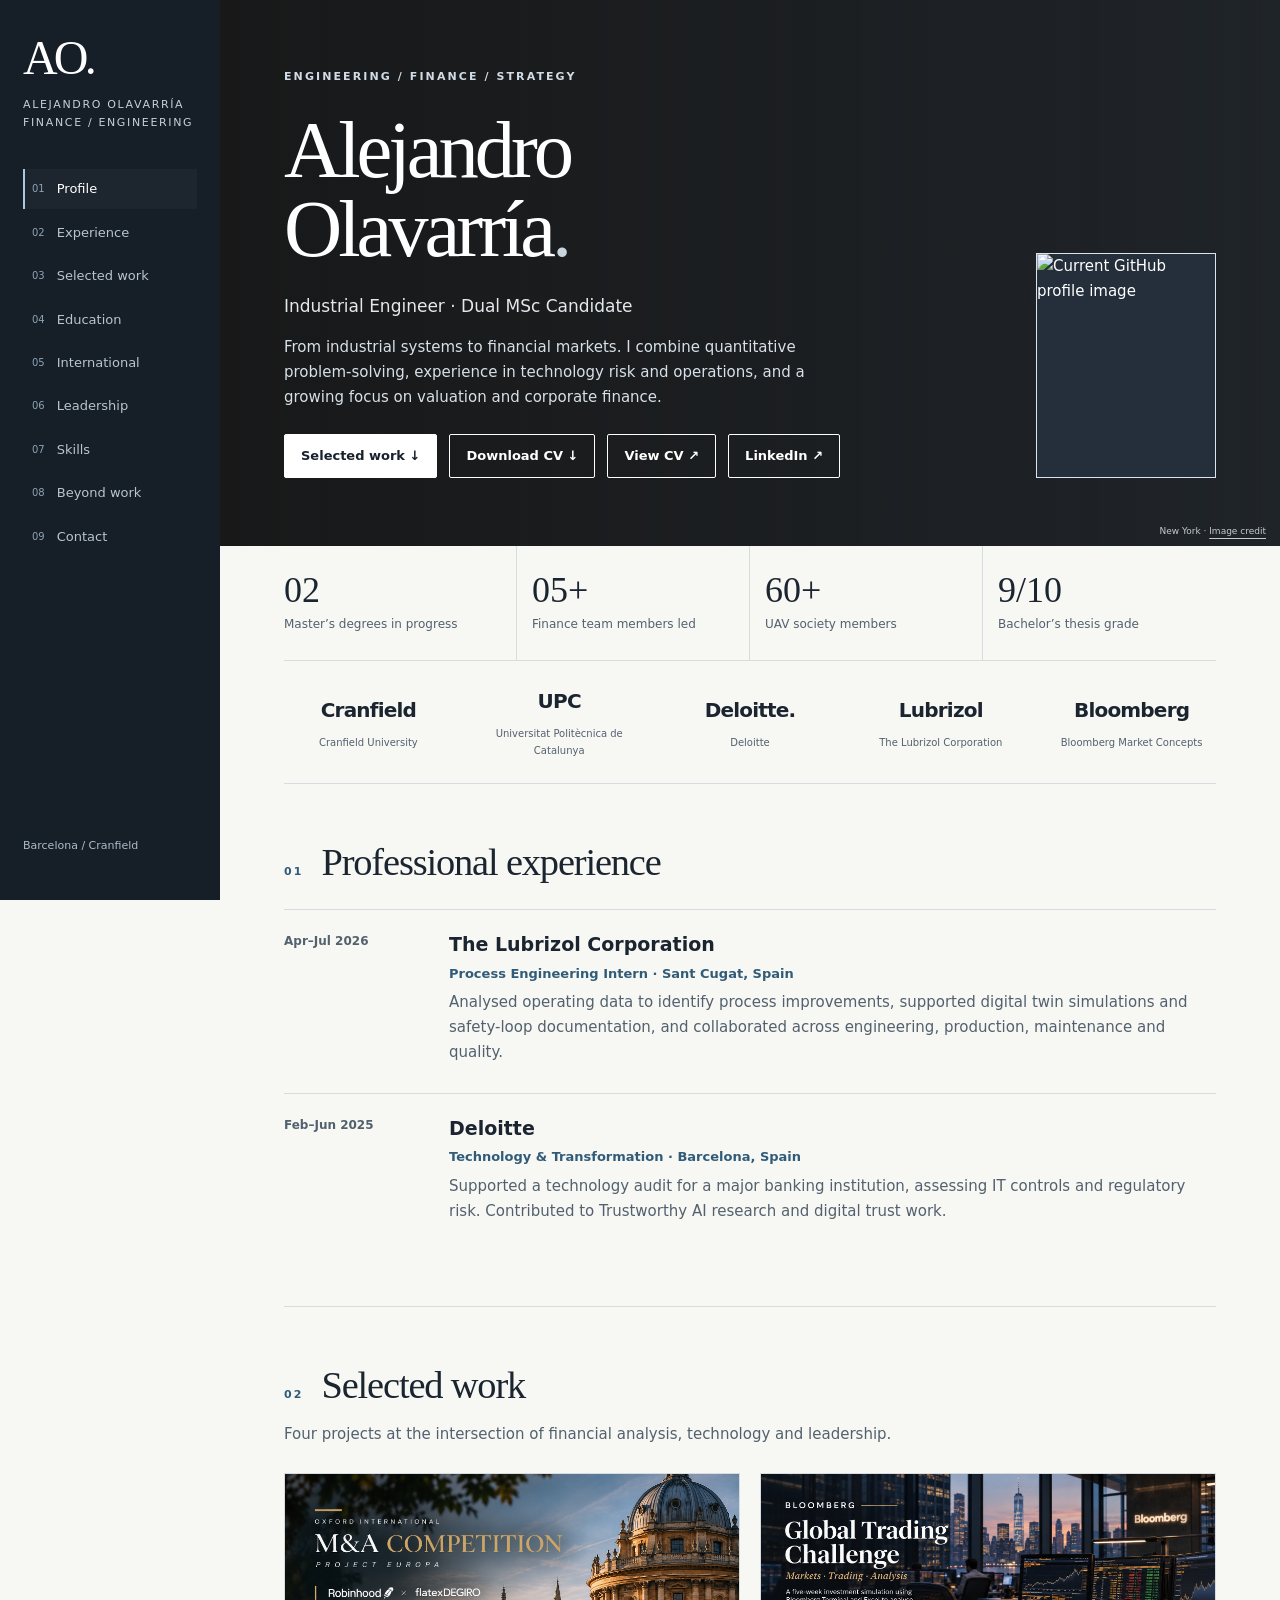
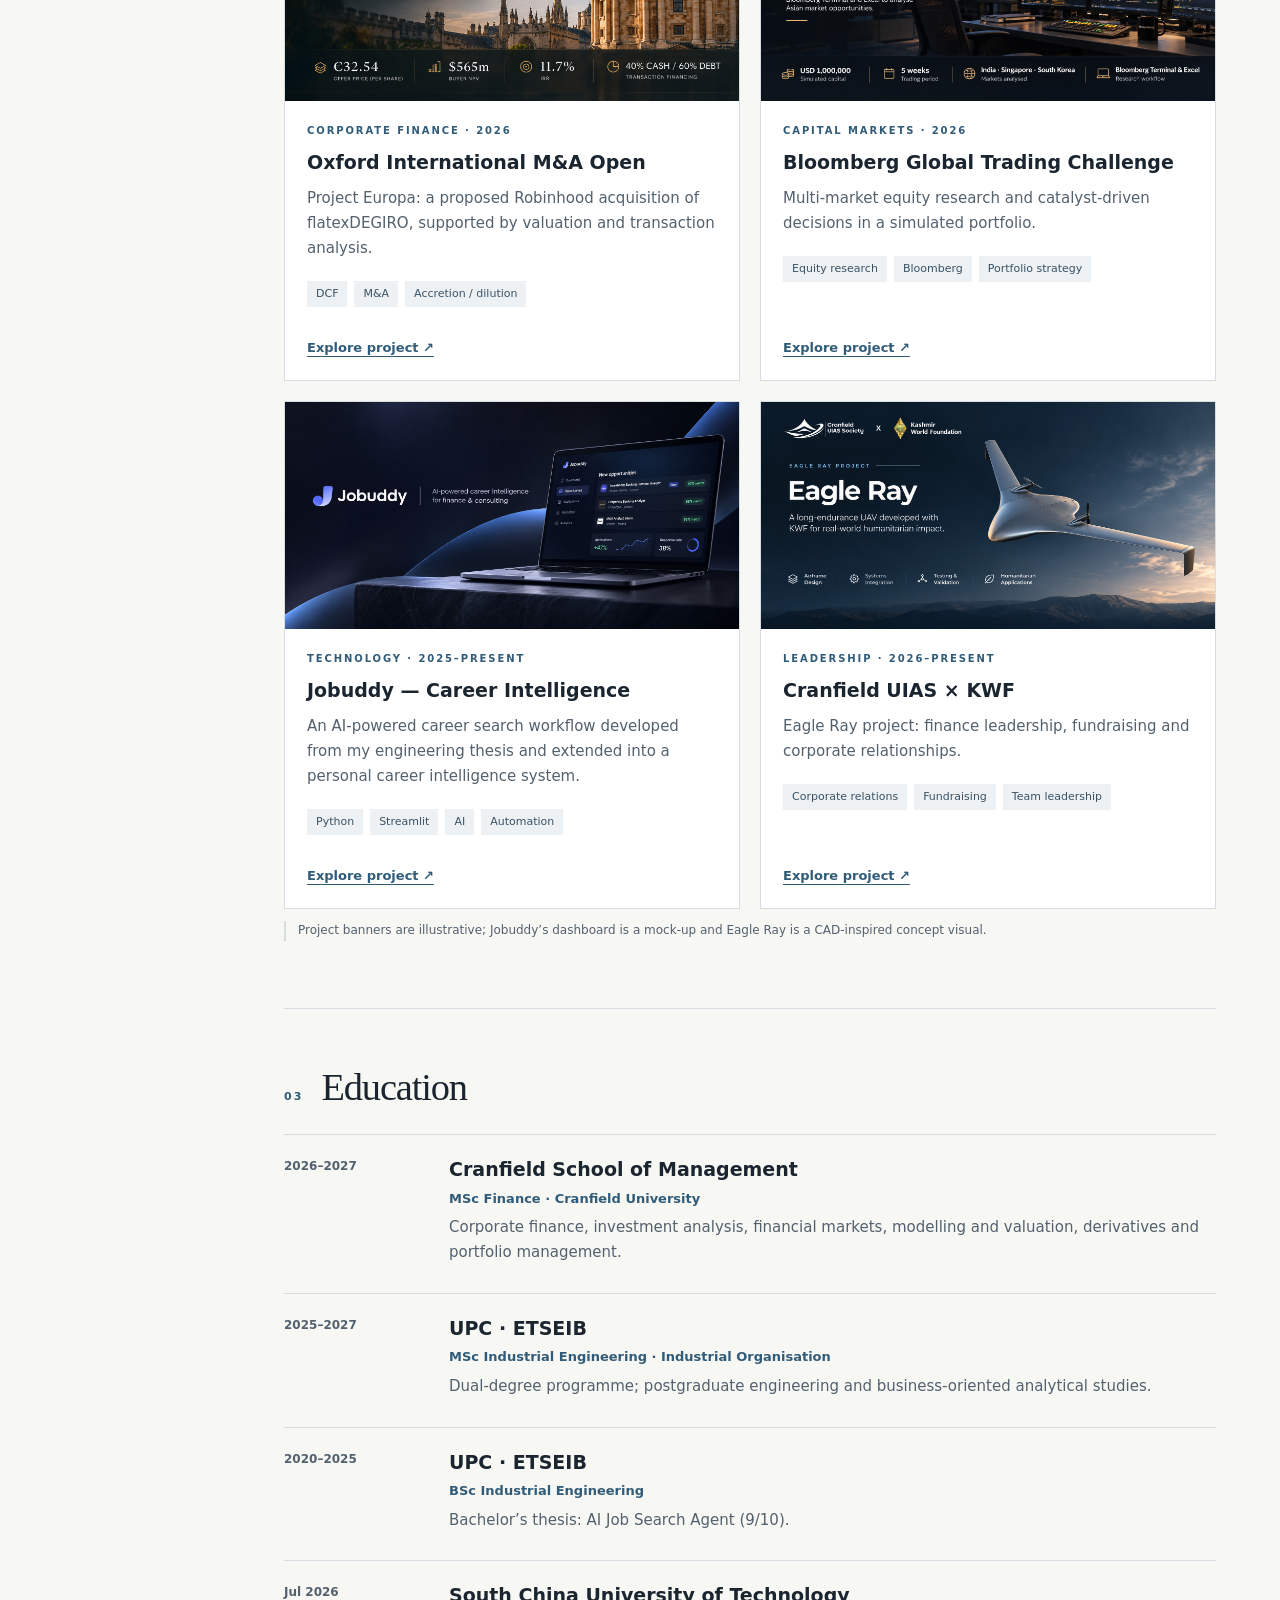
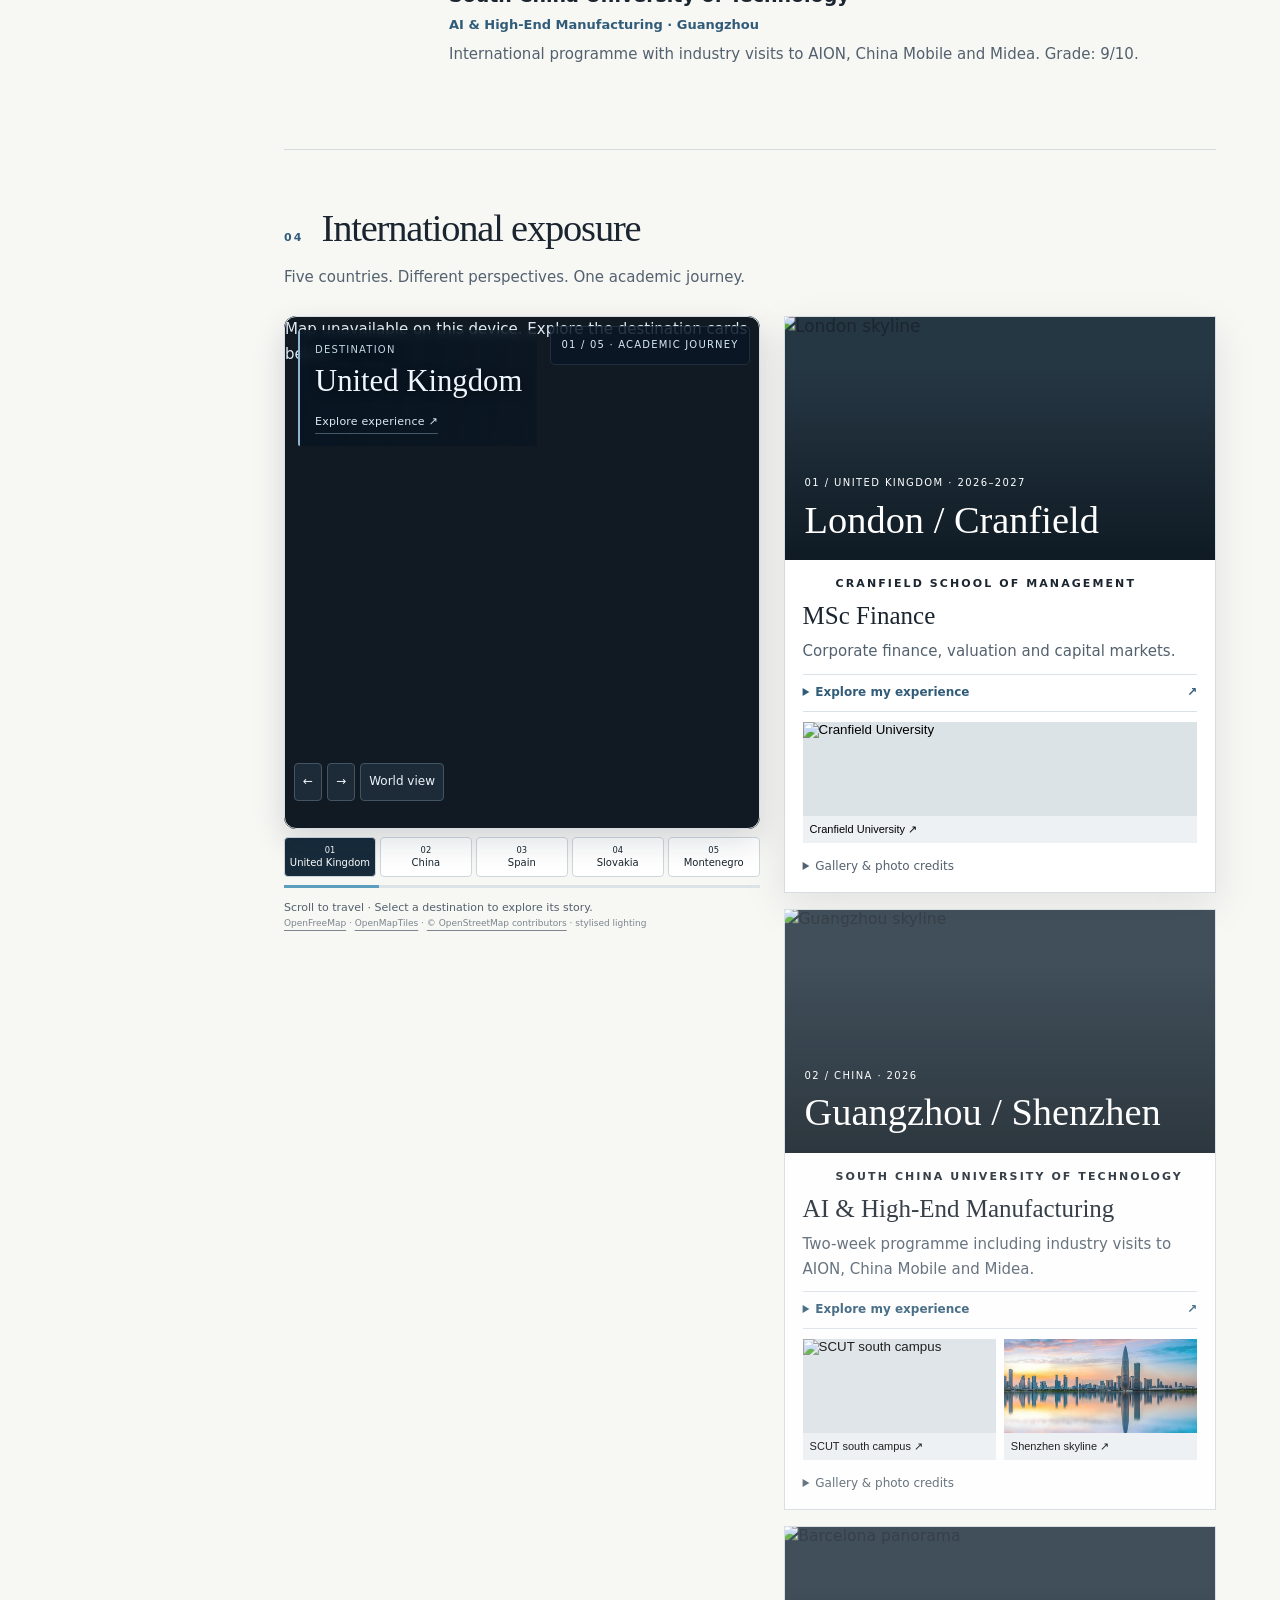
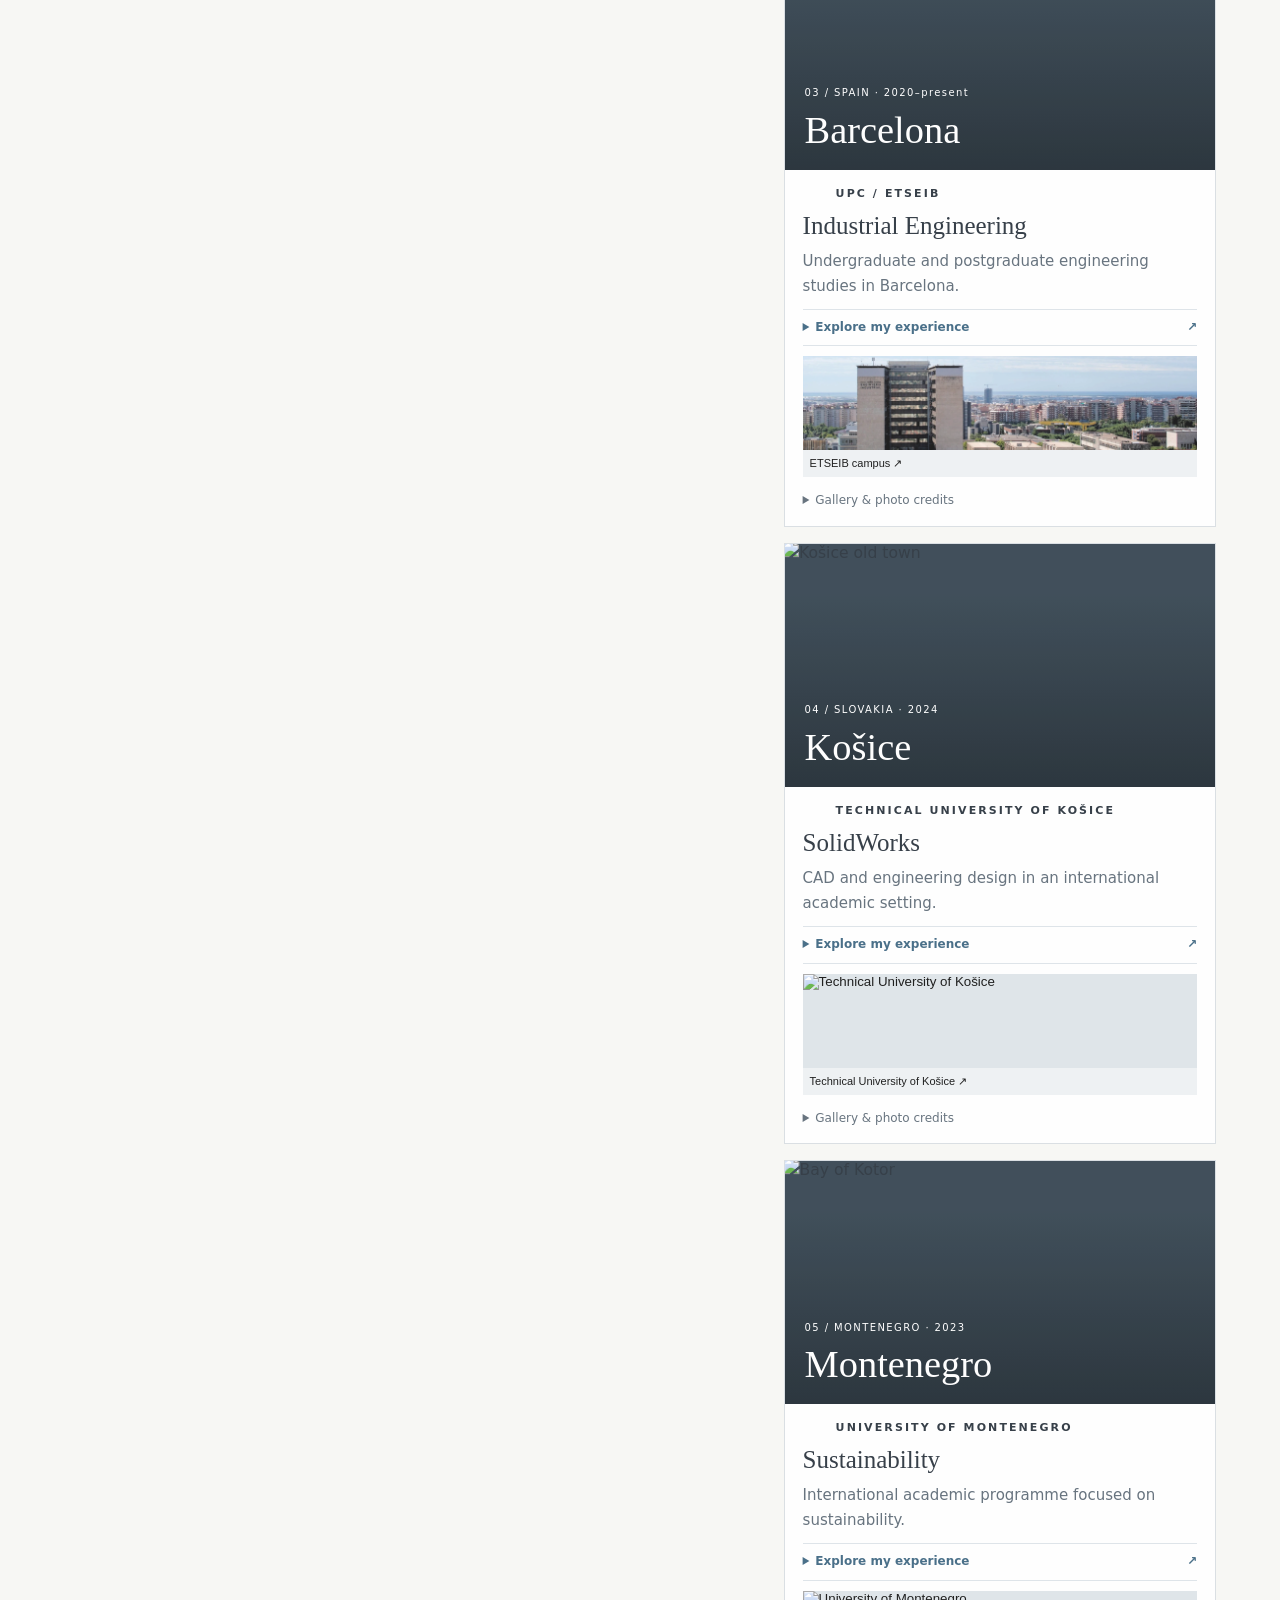
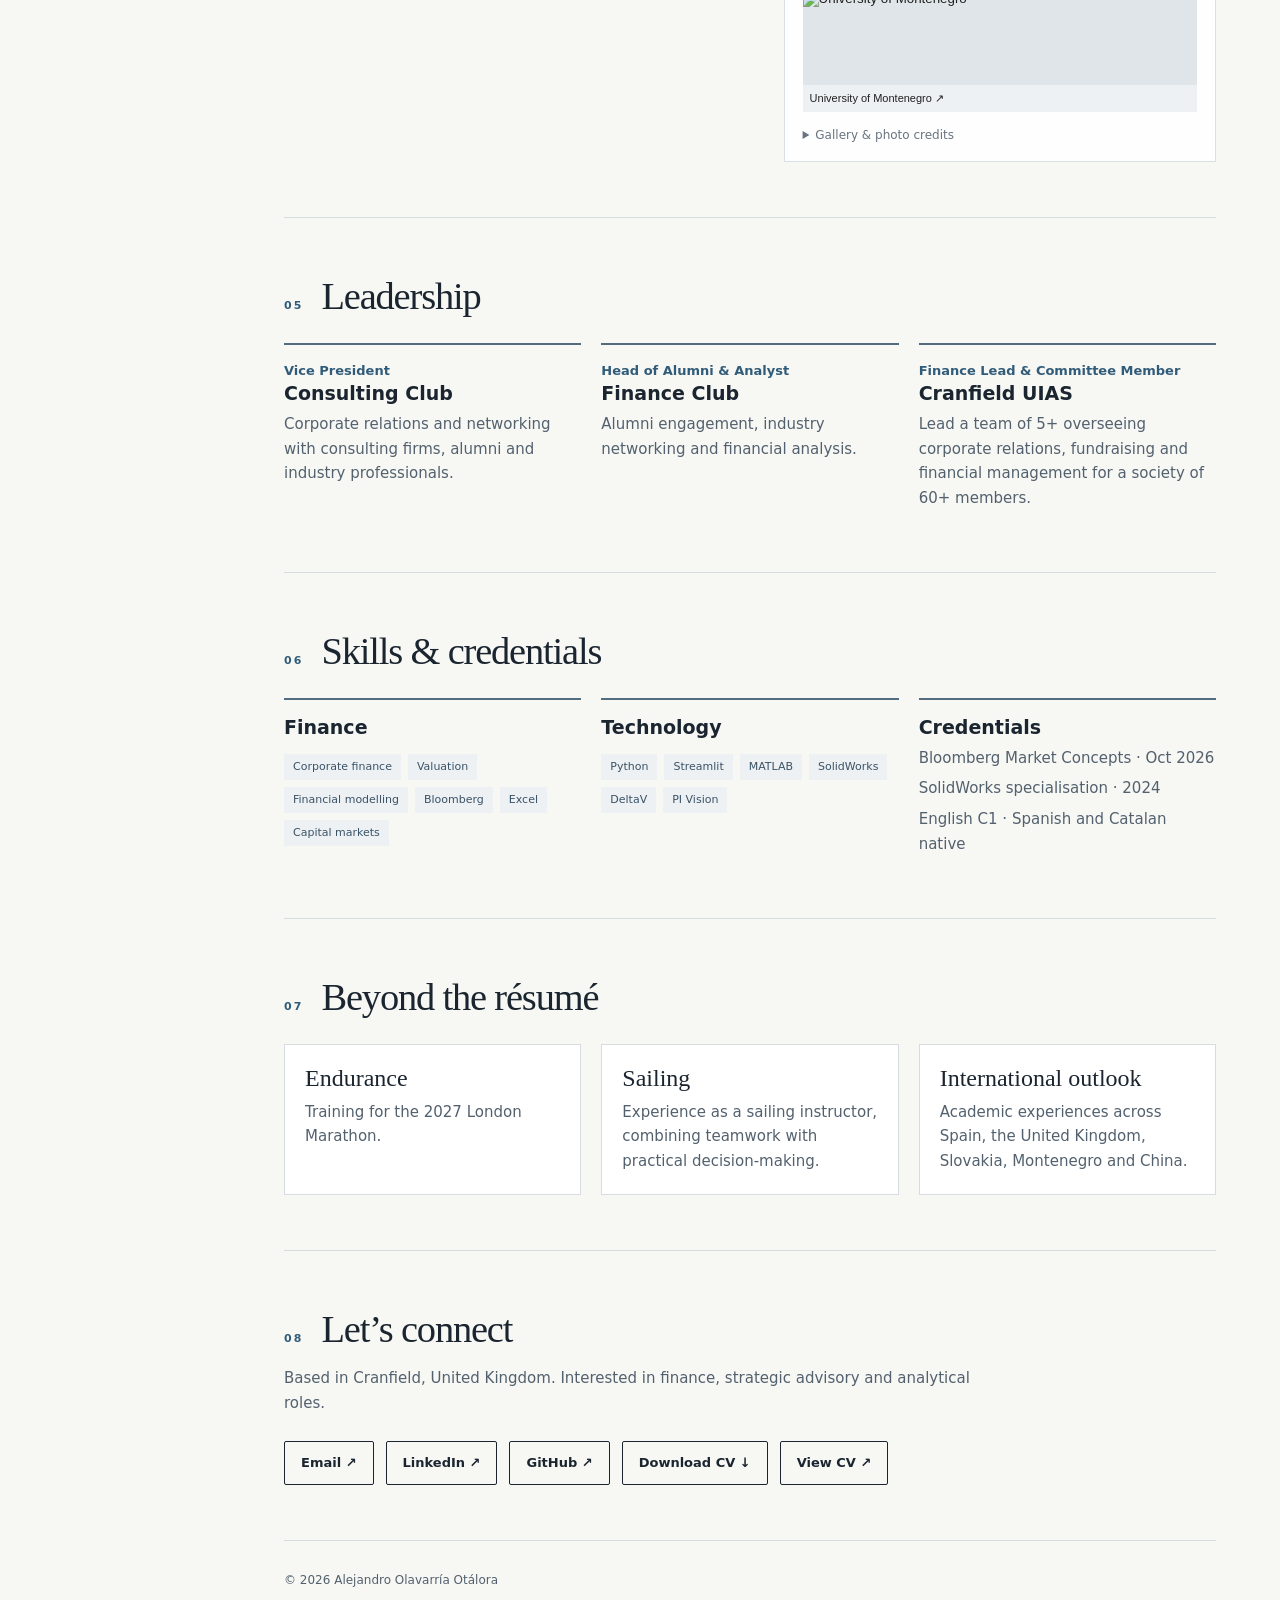
==== commit 5c7c749c: "Integrate approved project banners and new international photographs" ====
--- a/index.html
+++ b/index.html
@@ -11,9 +11,9 @@
 <meta property="og:site_name" content="Alejandro Olavarría">
 <script type="application/ld+json">{"@context":"https://schema.org","@type":"ProfilePage","url":"https://alejandroolavarria.github.io/","mainEntity":{"@type":"Person","name":"Alejandro Olavarría Otálora","alternateName":["Alejandro Olavarria","Alejandro Olavarría"],"url":"https://alejandroolavarria.github.io/","sameAs":["https://www.linkedin.com/in/alejandroolavarria/","https://github.com/alejandroolavarria"],"jobTitle":"Industrial Engineer and MSc Finance student"}}</script><link rel="icon" type="image/svg+xml" href="/v2/favicon.svg"><link rel="stylesheet" href="/v2/style.css?v=20261127-2"><link rel="stylesheet" href="https://cdn.jsdelivr.net/npm/maplibre-gl@4.7.1/dist/maplibre-gl.css"><script defer src="https://cdn.jsdelivr.net/npm/maplibre-gl@4.7.1/dist/maplibre-gl.js"></script></head><body><a class="skip" href="#profile">Skip to content</a><aside class="sidebar"><a class="mark" href="/">AO.</a><div class="brand">ALEJANDRO OLAVARRÍA<br>FINANCE / ENGINEERING</div><nav aria-label="Portfolio sections"><a href="#profile"><small>01</small>Profile</a><a href="#experience"><small>02</small>Experience</a><a href="#projects"><small>03</small>Selected work</a><a href="#education"><small>04</small>Education</a><a href="#international"><small>05</small>International <span id="sidebar-country-flag" style="display:inline-block;width:18px;height:12px;flex:0 0 18px;background-image:url(https://flagcdn.com/gb.svg);background-size:contain;background-repeat:no-repeat;background-position:center;margin-left:auto" aria-hidden="true"></span></a><a href="#leadership"><small>06</small>Leadership</a><a href="#skills"><small>07</small>Skills</a><a href="#beyond"><small>08</small>Beyond work</a><a href="#contact"><small>09</small>Contact</a></nav><div class="sidebar-bottom"><p>Barcelona / Cranfield</p></div></aside><main class="main"><div class="hero" id="profile"><div class="hero-inner"><div><div class="kicker">Engineering / Finance / Strategy</div><h1>Alejandro<br>Olavarría<span style="color:#c8d5df">.</span></h1><div class="role">Industrial Engineer · Dual MSc Candidate</div><p>From industrial systems to financial markets. I combine quantitative problem-solving, experience in technology risk and operations, and a growing focus on valuation and corporate finance.</p><div class="actions"><a class="btn primary" href="#projects">Selected work ↓</a><a class="btn" href="/v2/Alejandro_Olavarria_CV_EN.pdf" download="Alejandro_Olavarria_CV_EN.pdf">Download CV ↓</a> <a class="btn" href="/v2/Alejandro_Olavarria_CV_EN.pdf" target="_blank" rel="noopener">View CV ↗</a><a class="btn" href="https://www.linkedin.com/in/alejandroolavarria/">LinkedIn ↗</a></div></div><img class="portrait" src="https://avatars.githubusercontent.com/u/219587122?v=4" alt="Current GitHub profile image" width="180" height="225"></div><span class="credit">New York · <a href="https://commons.wikimedia.org/wiki/File:New_York_in_black_and_white_(Unsplash).jpg">Image credit</a></span></div><div class="content"><div class="metrics"><div class="metric"><strong>02</strong><span>Master’s degrees in progress</span></div><div class="metric"><strong>05+</strong><span>Finance team members led</span></div><div class="metric"><strong>60+</strong><span>UAV society members</span></div><div class="metric"><strong>9/10</strong><span>Bachelor’s thesis grade</span></div></div>
 <div class="institution-strip" aria-label="Professional and academic affiliations"><a href="https://www.cranfield.ac.uk/" title="Cranfield University" target="_blank" rel="noopener"><img class="institution-logo" src="https://commons.wikimedia.org/wiki/Special:FilePath/Cranfield_logo_(edited).png" alt="Cranfield" onerror="this.hidden=true;this.nextElementSibling.hidden=false"><strong hidden>Cranfield</strong><small>Cranfield University</small></a><a href="https://www.upc.edu/" title="Universitat Politècnica de Catalunya" target="_blank" rel="noopener"><img class="institution-logo" src="https://commons.wikimedia.org/wiki/Special:FilePath/Logo_UPC.svg" alt="UPC" onerror="this.hidden=true;this.nextElementSibling.hidden=false"><strong hidden>UPC</strong><small>Universitat Politècnica de Catalunya</small></a><a href="https://www.deloitte.com/" title="Deloitte" target="_blank" rel="noopener"><img class="institution-logo" src="https://commons.wikimedia.org/wiki/Special:FilePath/Logo_of_Deloitte.svg" alt="Deloitte." onerror="this.hidden=true;this.nextElementSibling.hidden=false"><strong hidden>Deloitte.</strong><small>Deloitte</small></a><a href="https://www.lubrizol.com/" title="The Lubrizol Corporation" target="_blank" rel="noopener"><img class="institution-logo lubrizol-logo" src="https://commons.wikimedia.org/wiki/Special:FilePath/Lubrizol_Logo_2017.png" alt="Lubrizol" onerror="this.hidden=true;this.nextElementSibling.hidden=false"><strong hidden>Lubrizol</strong><small>The Lubrizol Corporation</small></a><a href="https://www.bloomberg.com/professional/" title="Bloomberg Market Concepts" target="_blank" rel="noopener"><img class="institution-logo" src="https://commons.wikimedia.org/wiki/Special:FilePath/Bloomberg_logo.svg" alt="Bloomberg" onerror="this.hidden=true;this.nextElementSibling.hidden=false"><strong hidden>Bloomberg</strong><small>Bloomberg Market Concepts</small></a></div><section id="experience"><div class="section-head"><span class="eyebrow">01</span><h2>Professional experience</h2></div><div class="timeline"><article class="entry"><div class="date">Apr–Jul 2026</div><div><h3>The Lubrizol Corporation</h3><div class="sub">Process Engineering Intern · Sant Cugat, Spain</div><p>Analysed operating data to identify process improvements, supported digital twin simulations and safety-loop documentation, and collaborated across engineering, production, maintenance and quality.</p></div></article><article class="entry"><div class="date">Feb–Jun 2025</div><div><h3>Deloitte</h3><div class="sub">Technology & Transformation · Barcelona, Spain</div><p>Supported a technology audit for a major banking institution, assessing IT controls and regulatory risk. Contributed to Trustworthy AI research and digital trust work.</p></div></article></div></section>
-<section id="projects"><div class="section-head"><span class="eyebrow">02</span><h2>Selected work</h2></div><p class="intro">Four projects at the intersection of financial analysis, technology and leadership.</p><div class="projects"><article class="project"><div class="project-visual"><svg viewBox="0 0 300 120" role="img" aria-label="Conceptual illustration, not project data"><path d="M25 100H275M25 20V100" stroke="#93a6b8" fill="none"/><g fill="#b9cbd8"><rect x="48" y="35" width="112" height="12"/><rect x="82" y="55" width="125" height="12"/><rect x="128" y="75" width="120" height="12"/></g><path d="M170 20V100" stroke="#fff" stroke-dasharray="4 4"/></svg></div><div class="project-body"><div class="eyebrow">Corporate finance · 2026</div><h3>Oxford International M&A Open</h3><p>Project Europa: a proposed Robinhood acquisition of flatexDEGIRO, supported by valuation and transaction analysis.</p><div class="tags"><span>DCF</span><span>M&A</span><span>Accretion / dilution</span></div><a class="link" href="/v2/ma.html">Explore project ↗</a></div></article><article class="project"><div class="project-visual"><svg viewBox="0 0 300 120" role="img" aria-label="Conceptual illustration, not project data"><g stroke="#587184" opacity=".7"><path d="M25 20V100H275M25 40H275M25 60H275M25 80H275" fill="none"/></g><path d="M25 85L55 76L76 88L110 51L141 65L165 37L195 48L222 25L275 18" stroke="#d2e6f3" stroke-width="3" fill="none"/><path d="M25 92L55 85L76 80L110 75L141 71L165 64L195 60L222 52L275 45" stroke="#7795ac" fill="none" stroke-dasharray="4 4"/></svg></div><div class="project-body"><div class="eyebrow">Capital markets · 2026</div><h3>Bloomberg Global Trading Challenge</h3><p>Multi-market equity research and catalyst-driven decisions in a simulated portfolio.</p><div class="tags"><span>Equity research</span><span>Bloomberg</span><span>Portfolio strategy</span></div><a class="link" href="/v2/markets.html">Explore project ↗</a></div></article><article class="project"><div class="project-visual project-banner"><img src="/v2/assets/Banner%20promocional%20de%20Jobuddy%20con%20panel%20financiero.png" alt="Jobuddy career intelligence — illustrative product dashboard" width="1728" height="864" loading="lazy" decoding="async"></div><div class="project-body"><div class="eyebrow">Technology · 2025–present</div><h3>Jobuddy — Career Intelligence</h3><p>An AI-powered career search workflow developed from my engineering thesis and extended into a personal career intelligence system.</p><div class="tags"><span>Python</span><span>Streamlit</span><span>AI</span><span>Automation</span></div><a class="link" href="/v2/job.html">Explore project ↗</a></div></article><article class="project"><div class="project-visual project-banner"><img src="/v2/assets/Eagle%20Ray_%20Innovaci%C3%B3n%20Aeroespacial%20Humanitaria.png" alt="Eagle Ray — conceptual aircraft illustration based on project CAD" width="1728" height="864" loading="lazy" decoding="async"></div><div class="project-body"><div class="eyebrow">Leadership · 2026–present</div><h3>Cranfield UIAS × KWF</h3><p>Eagle Ray project: finance leadership, fundraising and corporate relationships.</p><div class="tags"><span>Corporate relations</span><span>Fundraising</span><span>Team leadership</span></div><a class="link" href="/v2/uav.html">Explore project ↗</a></div></article></div><p class="note">Project banners are illustrative; Jobuddy’s dashboard is a mock-up and Eagle Ray is a CAD-inspired concept visual.</p></section>
+<section id="projects"><div class="section-head"><span class="eyebrow">02</span><h2>Selected work</h2></div><p class="intro">Four projects at the intersection of financial analysis, technology and leadership.</p><div class="projects"><article class="project"><div class="project-visual project-banner"><img src="/v2/assets/Competici%C3%B3n%20M%26A%20en%20Oxford%20al%20atardecer.png" alt="Oxford International M&A Open — Project Europa, hypothetical acquisition case" width="1728" height="864" loading="lazy" decoding="async"></div><div class="project-body"><div class="eyebrow">Corporate finance · 2026</div><h3>Oxford International M&A Open</h3><p>Project Europa: a proposed Robinhood acquisition of flatexDEGIRO, supported by valuation and transaction analysis.</p><div class="tags"><span>DCF</span><span>M&A</span><span>Accretion / dilution</span></div><a class="link" href="/v2/ma.html">Explore project ↗</a></div></article><article class="project"><div class="project-visual project-banner"><img src="/v2/assets/Desaf%C3%ADo%20Global%20de%20Trading%20en%20Bloomberg.png" alt="Bloomberg Global Trading Challenge — illustrative New York trading floor" width="1728" height="864" loading="lazy" decoding="async"></div><div class="project-body"><div class="eyebrow">Capital markets · 2026</div><h3>Bloomberg Global Trading Challenge</h3><p>Multi-market equity research and catalyst-driven decisions in a simulated portfolio.</p><div class="tags"><span>Equity research</span><span>Bloomberg</span><span>Portfolio strategy</span></div><a class="link" href="/v2/markets.html">Explore project ↗</a></div></article><article class="project"><div class="project-visual project-banner"><img src="/v2/assets/Banner%20promocional%20de%20Jobuddy%20con%20panel%20financiero.png" alt="Jobuddy career intelligence — illustrative product dashboard" width="1728" height="864" loading="lazy" decoding="async"></div><div class="project-body"><div class="eyebrow">Technology · 2025–present</div><h3>Jobuddy — Career Intelligence</h3><p>An AI-powered career search workflow developed from my engineering thesis and extended into a personal career intelligence system.</p><div class="tags"><span>Python</span><span>Streamlit</span><span>AI</span><span>Automation</span></div><a class="link" href="/v2/job.html">Explore project ↗</a></div></article><article class="project"><div class="project-visual project-banner"><img src="/v2/assets/Eagle%20Ray_%20Innovaci%C3%B3n%20Aeroespacial%20Humanitaria.png" alt="Eagle Ray — conceptual aircraft illustration based on project CAD" width="1728" height="864" loading="lazy" decoding="async"></div><div class="project-body"><div class="eyebrow">Leadership · 2026–present</div><h3>Cranfield UIAS × KWF</h3><p>Eagle Ray project: finance leadership, fundraising and corporate relationships.</p><div class="tags"><span>Corporate relations</span><span>Fundraising</span><span>Team leadership</span></div><a class="link" href="/v2/uav.html">Explore project ↗</a></div></article></div><p class="note">Project banners are illustrative; Jobuddy’s dashboard is a mock-up and Eagle Ray is a CAD-inspired concept visual.</p></section>
 <section id="education"><div class="section-head"><span class="eyebrow">03</span><h2>Education</h2></div><div class="timeline"><article class="entry"><div class="date">2026–2027</div><div><h3>Cranfield School of Management</h3><div class="sub">MSc Finance · Cranfield University</div><p>Corporate finance, investment analysis, financial markets, modelling and valuation, derivatives and portfolio management.</p></div></article><article class="entry"><div class="date">2025–2027</div><div><h3>UPC · ETSEIB</h3><div class="sub">MSc Industrial Engineering · Industrial Organisation</div><p>Dual-degree programme; postgraduate engineering and business-oriented analytical studies.</p></div></article><article class="entry"><div class="date">2020–2025</div><div><h3>UPC · ETSEIB</h3><div class="sub">BSc Industrial Engineering</div><p>Bachelor’s thesis: AI Job Search Agent (9/10).</p></div></article><article class="entry"><div class="date">Jul 2026</div><div><h3>South China University of Technology</h3><div class="sub">AI & High-End Manufacturing · Guangzhou</div><p>International programme with industry visits to AION, China Mobile and Midea. Grade: 9/10.</p></div></article></div></section>
-<section id="international"><div class="section-head"><span class="eyebrow">04</span><h2>International exposure</h2></div><p class="intro">Five countries. Different perspectives. One academic journey.</p><div class="atlas"><div class="atlas-stage"><div class="atlas-map"><div id="journey-map" aria-label="Interactive geographic map"></div><div class="atlas-overlay"><span id="atlas-count">01 / 05</span> · ACADEMIC JOURNEY</div><div class="atlas-destination" aria-live="polite"><span id="atlas-status">CURRENT DESTINATION</span><strong id="atlas-city">United Kingdom</strong><small id="atlas-country"></small><button type="button" id="atlas-explore" class="atlas-explore">Explore experience ↗</button></div><div class="atlas-controls"><button type="button" id="atlas-prev" aria-label="Previous destination">←</button><button type="button" id="atlas-next" aria-label="Next destination">→</button><button type="button" id="atlas-world">World view</button></div></div><div class="atlas-nav"><button type="button" data-go="0"><small>01 </small>United Kingdom</button><button type="button" data-go="1"><small>02 </small>China</button><button type="button" data-go="2"><small>03 </small>Spain</button><button type="button" data-go="3"><small>04 </small>Slovakia</button><button type="button" data-go="4"><small>05 </small>Montenegro</button></div><div class="atlas-progress"><i></i></div><p class="map-hint">Scroll to travel · Select a destination to explore its story. <span class="atlas-credits"><a href="https://openfreemap.org/" target="_blank" rel="noopener">OpenFreeMap</a> · <a href="https://www.openmaptiles.org/" target="_blank" rel="noopener">OpenMapTiles</a> · <a href="https://www.openstreetmap.org/copyright" target="_blank" rel="noopener">© OpenStreetMap contributors</a> · stylised lighting</span></p></div><div class="atlas-destinations"><article class="atlas-card" id="atlas-0"><div class="atlas-photo"><img src="https://commons.wikimedia.org/wiki/Special:FilePath/View_of_the_City_of_London_skyline.jpg?width=1280" alt="London skyline" loading="lazy" decoding="async"><div class="atlas-title"><small>01 / UNITED KINGDOM · 2026–2027</small><h3>London / Cranfield</h3></div></div><div class="atlas-copy"><span class="eyebrow destination-institution"><span class="destination-flag" style="background-image:url('https://flagcdn.com/gb.svg');display:inline-block;width:20px;height:14px;flex:0 0 20px;background-size:contain;background-position:center;background-repeat:no-repeat" aria-hidden="true"></span>Cranfield School of Management</span><h4>MSc Finance</h4><p>Corporate finance, valuation and capital markets.</p><details class="experience-details" id="experience-0"><summary>Explore my experience <span aria-hidden="true">↗</span></summary><h5>Finance, valuation & capital markets</h5><p>MSc Finance at Cranfield School of Management, alongside the MSc in Industrial Engineering at UPC. Coursework includes corporate finance, investment analysis, financial markets, modelling and valuation.</p><p>Outside the classroom: Vice President of the Consulting Club, Head of Alumni & Analyst at the Finance Club, and Finance Lead & Committee Member of UIAS.</p></details><div class="atlas-thumbs"><button type="button" data-photo="0:1"><img src="https://commons.wikimedia.org/wiki/Special:FilePath/Cranfield_University_Whittle_Building.jpg?width=640" alt="Cranfield University" loading="lazy"><span>Cranfield University ↗</span></button></div><details><summary>Gallery & photo credits</summary><p><button type="button" class="photo-link" data-photo="0:0">London skyline ↗</button><br><small><a href="https://commons.wikimedia.org/wiki/File:View_of_the_City_of_London_skyline.jpg" target="_blank" rel="noopener">Tristan Surtel · CC BY-SA 4.0 · Wikimedia Commons</a> (display crop)</small></p><p><button type="button" class="photo-link" data-photo="0:1">Cranfield University ↗</button><br><small><a href="https://commons.wikimedia.org/wiki/File:Cranfield_University_Whittle_Building.jpg" target="_blank" rel="noopener">Fusion2018 · CC BY-SA 4.0 · Wikimedia Commons</a> (display crop)</small></p></details></div></article><article class="atlas-card" id="atlas-1"><div class="atlas-photo"><img src="https://commons.wikimedia.org/wiki/Special:FilePath/GuangzhouSkyline2020.jpg?width=1280" alt="Guangzhou skyline" loading="lazy" decoding="async"><div class="atlas-title"><small>02 / CHINA · 2026</small><h3>Guangzhou / Shenzhen</h3></div></div><div class="atlas-copy"><span class="eyebrow destination-institution"><span class="destination-flag" style="background-image:url('https://flagcdn.com/cn.svg');display:inline-block;width:20px;height:14px;flex:0 0 20px;background-size:contain;background-position:center;background-repeat:no-repeat" aria-hidden="true"></span>South China University of Technology</span><h4>AI & High-End Manufacturing</h4><p>Two-week programme including industry visits to AION, China Mobile and Midea.</p><details class="experience-details" id="experience-1"><summary>Explore my experience <span aria-hidden="true">↗</span></summary><h5>AI & advanced manufacturing</h5><p>A two-week international programme at South China University of Technology in July 2026, exploring artificial intelligence and its adoption in advanced manufacturing.</p><p>Industry visits to AION, China Mobile and Midea provided first-hand exposure to industrial applications of emerging technologies.</p></details><div class="atlas-thumbs"><button type="button" data-photo="1:1"><img src="https://commons.wikimedia.org/wiki/Special:FilePath/South_China_University_of_Technology_South_Campus.jpg?width=640" alt="SCUT south campus" loading="lazy"><span>SCUT south campus ↗</span></button><button type="button" data-photo="1:2"><img src="https://commons.wikimedia.org/wiki/Special:FilePath/Skyline_in_Shenzhen_(20250327).jpg?width=640" alt="Shenzhen skyline" loading="lazy"><span>Shenzhen skyline ↗</span></button></div><details><summary>Gallery & photo credits</summary><p><button type="button" class="photo-link" data-photo="1:0">Guangzhou skyline ↗</button><br><small><a href="https://commons.wikimedia.org/wiki/File:GuangzhouSkyline2020.jpg" target="_blank" rel="noopener">Josephua · CC BY-SA 4.0 · Wikimedia Commons</a> (display crop)</small></p><p><button type="button" class="photo-link" data-photo="1:1">SCUT south campus ↗</button><br><small><a href="https://commons.wikimedia.org/wiki/File:South_China_University_of_Technology_South_Campus.jpg" target="_blank" rel="noopener">LPS.1 · CC0 · Wikimedia Commons</a> (display crop)</small></p><p><button type="button" class="photo-link" data-photo="1:2">Shenzhen skyline ↗</button><br><small><a href="https://commons.wikimedia.org/wiki/File:Skyline_in_Shenzhen_(20250327).jpg" target="_blank" rel="noopener">CC0 · see source · Wikimedia Commons</a> (display crop)</small></p></details></div></article><article class="atlas-card" id="atlas-2"><div class="atlas-photo"><img src="https://commons.wikimedia.org/wiki/Special:FilePath/Vista_de_Barcelona.jpg?width=1280" alt="Barcelona panorama" loading="lazy" decoding="async"><div class="atlas-title"><small>03 / SPAIN · 2020–present</small><h3>Barcelona</h3></div></div><div class="atlas-copy"><span class="eyebrow destination-institution"><span class="destination-flag" style="background-image:url('https://flagcdn.com/es.svg');display:inline-block;width:20px;height:14px;flex:0 0 20px;background-size:contain;background-position:center;background-repeat:no-repeat" aria-hidden="true"></span>UPC / ETSEIB</span><h4>Industrial Engineering</h4><p>Undergraduate and postgraduate engineering studies in Barcelona.</p><details class="experience-details" id="experience-2"><summary>Explore my experience <span aria-hidden="true">↗</span></summary><h5>Engineering & professional experience</h5><p>Industrial Engineering at UPC / ETSEIB: BSc (2020–2025) and MSc in Industrial Engineering, Industrial Organisation (from 2025).</p><p>Professional experience includes technology audit and AI regulatory research at Deloitte, and process engineering, digital twin and production data work at Lubrizol.</p></details><div class="atlas-thumbs"><button type="button" data-photo="2:1"><img src="https://commons.wikimedia.org/wiki/Special:FilePath/ETSEIB.JPG?width=640" alt="ETSEIB campus" loading="lazy"><span>ETSEIB campus ↗</span></button></div><details><summary>Gallery & photo credits</summary><p><button type="button" class="photo-link" data-photo="2:0">Barcelona panorama ↗</button><br><small><a href="https://commons.wikimedia.org/wiki/File:Vista_de_Barcelona.jpg" target="_blank" rel="noopener">zenilorac · CC BY 2.0 · Wikimedia Commons</a> (display crop)</small></p><p><button type="button" class="photo-link" data-photo="2:1">ETSEIB campus ↗</button><br><small><a href="https://commons.wikimedia.org/wiki/File:ETSEIB.JPG" target="_blank" rel="noopener">Author and CC BY-SA 3.0 on source · Wikimedia Commons</a> (display crop)</small></p></details></div></article><article class="atlas-card" id="atlas-3"><div class="atlas-photo"><img src="https://commons.wikimedia.org/wiki/Special:FilePath/Kosice_(Kassa)_-_St.Elizabeth_Cathedral_from_Hlavna_-_panoramio.jpg?width=1280" alt="Košice old town" loading="lazy" decoding="async"><div class="atlas-title"><small>04 / SLOVAKIA · 2024</small><h3>Košice</h3></div></div><div class="atlas-copy"><span class="eyebrow destination-institution"><span class="destination-flag" style="background-image:url('https://flagcdn.com/sk.svg');display:inline-block;width:20px;height:14px;flex:0 0 20px;background-size:contain;background-position:center;background-repeat:no-repeat" aria-hidden="true"></span>Technical University of Košice</span><h4>SolidWorks</h4><p>CAD and engineering design in an international academic setting.</p><details class="experience-details" id="experience-3"><summary>Explore my experience <span aria-hidden="true">↗</span></summary><h5>CAD & engineering design</h5><p>SolidWorks specialisation at the Technical University of Košice in 2024.</p><p>International teamwork and engineering design, including a team project involving a 3D-printed steering wheel.</p></details><div class="atlas-thumbs"><button type="button" data-photo="3:1"><img src="https://commons.wikimedia.org/wiki/Special:FilePath/Technical_university_of_Kosice_-_main_campus.jpg?width=640" alt="Technical University of Košice" loading="lazy"><span>Technical University of Košice ↗</span></button></div><details><summary>Gallery & photo credits</summary><p><button type="button" class="photo-link" data-photo="3:0">Košice old town ↗</button><br><small><a href="https://commons.wikimedia.org/wiki/File:Kosice_(Kassa)_-_St.Elizabeth_Cathedral_from_Hlavna_-_panoramio.jpg" target="_blank" rel="noopener">Author and CC BY-SA 3.0 on source · Wikimedia Commons</a> (display crop)</small></p><p><button type="button" class="photo-link" data-photo="3:1">Technical University of Košice ↗</button><br><small><a href="https://commons.wikimedia.org/wiki/File:Technical_university_of_Kosice_-_main_campus.jpg" target="_blank" rel="noopener">Pavol Kaleja · license on source · Wikimedia Commons</a> (display crop)</small></p></details></div></article><article class="atlas-card" id="atlas-4"><div class="atlas-photo"><img src="https://commons.wikimedia.org/wiki/Special:FilePath/View_of_Kotor_bay_and_old_town.jpg?width=1280" alt="Bay of Kotor" loading="lazy" decoding="async"><div class="atlas-title"><small>05 / MONTENEGRO · 2023</small><h3>Montenegro</h3></div></div><div class="atlas-copy"><span class="eyebrow destination-institution"><span class="destination-flag" style="background-image:url('https://flagcdn.com/me.svg');display:inline-block;width:20px;height:14px;flex:0 0 20px;background-size:contain;background-position:center;background-repeat:no-repeat" aria-hidden="true"></span>University of Montenegro</span><h4>Sustainability</h4><p>International academic programme focused on sustainability.</p><details class="experience-details" id="experience-4"><summary>Explore my experience <span aria-hidden="true">↗</span></summary><h5>Sustainability</h5><p>International sustainability programme at the University of Montenegro in 2023.</p><p>An opportunity to explore sustainability in an international academic environment.</p></details><div class="atlas-thumbs"><button type="button" data-photo="4:1"><img src="https://commons.wikimedia.org/wiki/Special:FilePath/University_of_Montenegro_Faculty_of_Electrical_Engineering.jpg?width=640" alt="University of Montenegro" loading="lazy"><span>University of Montenegro ↗</span></button></div><details><summary>Gallery & photo credits</summary><p><button type="button" class="photo-link" data-photo="4:0">Bay of Kotor ↗</button><br><small><a href="https://commons.wikimedia.org/wiki/File:View_of_Kotor_bay_and_old_town.jpg" target="_blank" rel="noopener">Jaakko Luttinen · CC BY-SA 4.0 · Wikimedia Commons</a> (display crop)</small></p><p><button type="button" class="photo-link" data-photo="4:1">University of Montenegro ↗</button><br><small><a href="https://commons.wikimedia.org/wiki/File:University_of_Montenegro_Faculty_of_Electrical_Engineering.jpg" target="_blank" rel="noopener">Author and license on source · Wikimedia Commons</a> (display crop)</small></p></details></div></article></div></div><dialog id="atlas-gallery"><button type="button" id="gallery-close" aria-label="Close gallery">×</button><img alt=""><p id="gallery-caption"></p><div class="atlas-controls-inline"><button type="button" id="gallery-prev">← Previous</button><button type="button" id="gallery-next">Next →</button></div></dialog></section><section id="leadership"><div class="section-head"><span class="eyebrow">05</span><h2>Leadership</h2></div><div class="leaders"><article class="lead"><div class="sub">Vice President</div><h3>Consulting Club</h3><p>Corporate relations and networking with consulting firms, alumni and industry professionals.</p></article><article class="lead"><div class="sub">Head of Alumni & Analyst</div><h3>Finance Club</h3><p>Alumni engagement, industry networking and financial analysis.</p></article><article class="lead"><div class="sub">Finance Lead & Committee Member</div><h3>Cranfield UIAS</h3><p>Lead a team of 5+ overseeing corporate relations, fundraising and financial management for a society of 60+ members.</p></article></div></section>
+<section id="international"><div class="section-head"><span class="eyebrow">04</span><h2>International exposure</h2></div><p class="intro">Five countries. Different perspectives. One academic journey.</p><div class="atlas"><div class="atlas-stage"><div class="atlas-map"><div id="journey-map" aria-label="Interactive geographic map"></div><div class="atlas-overlay"><span id="atlas-count">01 / 05</span> · ACADEMIC JOURNEY</div><div class="atlas-destination" aria-live="polite"><span id="atlas-status">CURRENT DESTINATION</span><strong id="atlas-city">United Kingdom</strong><small id="atlas-country"></small><button type="button" id="atlas-explore" class="atlas-explore">Explore experience ↗</button></div><div class="atlas-controls"><button type="button" id="atlas-prev" aria-label="Previous destination">←</button><button type="button" id="atlas-next" aria-label="Next destination">→</button><button type="button" id="atlas-world">World view</button></div></div><div class="atlas-nav"><button type="button" data-go="0"><small>01 </small>United Kingdom</button><button type="button" data-go="1"><small>02 </small>China</button><button type="button" data-go="2"><small>03 </small>Spain</button><button type="button" data-go="3"><small>04 </small>Slovakia</button><button type="button" data-go="4"><small>05 </small>Montenegro</button></div><div class="atlas-progress"><i></i></div><p class="map-hint">Scroll to travel · Select a destination to explore its story. <span class="atlas-credits"><a href="https://openfreemap.org/" target="_blank" rel="noopener">OpenFreeMap</a> · <a href="https://www.openmaptiles.org/" target="_blank" rel="noopener">OpenMapTiles</a> · <a href="https://www.openstreetmap.org/copyright" target="_blank" rel="noopener">© OpenStreetMap contributors</a> · stylised lighting</span></p></div><div class="atlas-destinations"><article class="atlas-card" id="atlas-0"><div class="atlas-photo"><img src="https://commons.wikimedia.org/wiki/Special:FilePath/View_of_the_City_of_London_skyline.jpg?width=1280" alt="London skyline" loading="lazy" decoding="async"><div class="atlas-title"><small>01 / UNITED KINGDOM · 2026–2027</small><h3>London / Cranfield</h3></div></div><div class="atlas-copy"><span class="eyebrow destination-institution"><span class="destination-flag" style="background-image:url('https://flagcdn.com/gb.svg');display:inline-block;width:20px;height:14px;flex:0 0 20px;background-size:contain;background-position:center;background-repeat:no-repeat" aria-hidden="true"></span>Cranfield School of Management</span><h4>MSc Finance</h4><p>Corporate finance, valuation and capital markets.</p><details class="experience-details" id="experience-0"><summary>Explore my experience <span aria-hidden="true">↗</span></summary><h5>Finance, valuation & capital markets</h5><p>MSc Finance at Cranfield School of Management, alongside the MSc in Industrial Engineering at UPC. Coursework includes corporate finance, investment analysis, financial markets, modelling and valuation.</p><p>Outside the classroom: Vice President of the Consulting Club, Head of Alumni & Analyst at the Finance Club, and Finance Lead & Committee Member of UIAS.</p></details><div class="atlas-thumbs"><button type="button" data-photo="0:1"><img src="https://commons.wikimedia.org/wiki/Special:FilePath/Cranfield_University_Whittle_Building.jpg?width=640" alt="Cranfield University" loading="lazy"><span>Cranfield University ↗</span></button></div><details><summary>Gallery & photo credits</summary><p><button type="button" class="photo-link" data-photo="0:0">London skyline ↗</button><br><small><a href="https://commons.wikimedia.org/wiki/File:View_of_the_City_of_London_skyline.jpg" target="_blank" rel="noopener">Tristan Surtel · CC BY-SA 4.0 · Wikimedia Commons</a> (display crop)</small></p><p><button type="button" class="photo-link" data-photo="0:1">Cranfield University ↗</button><br><small><a href="https://commons.wikimedia.org/wiki/File:Cranfield_University_Whittle_Building.jpg" target="_blank" rel="noopener">Fusion2018 · CC BY-SA 4.0 · Wikimedia Commons</a> (display crop)</small></p></details></div></article><article class="atlas-card" id="atlas-1"><div class="atlas-photo"><img src="https://commons.wikimedia.org/wiki/Special:FilePath/GuangzhouSkyline2020.jpg?width=1280" alt="Guangzhou skyline" loading="lazy" decoding="async"><div class="atlas-title"><small>02 / CHINA · 2026</small><h3>Guangzhou / Shenzhen</h3></div></div><div class="atlas-copy"><span class="eyebrow destination-institution"><span class="destination-flag" style="background-image:url('https://flagcdn.com/cn.svg');display:inline-block;width:20px;height:14px;flex:0 0 20px;background-size:contain;background-position:center;background-repeat:no-repeat" aria-hidden="true"></span>South China University of Technology</span><h4>AI & High-End Manufacturing</h4><p>Two-week programme including industry visits to AION, China Mobile and Midea.</p><details class="experience-details" id="experience-1"><summary>Explore my experience <span aria-hidden="true">↗</span></summary><h5>AI & advanced manufacturing</h5><p>A two-week international programme at South China University of Technology in July 2026, exploring artificial intelligence and its adoption in advanced manufacturing.</p><p>Industry visits to AION, China Mobile and Midea provided first-hand exposure to industrial applications of emerging technologies.</p></details><div class="atlas-thumbs"><button type="button" data-photo="1:1"><img src="https://commons.wikimedia.org/wiki/Special:FilePath/South_China_University_of_Technology_South_Campus.jpg?width=640" alt="SCUT south campus" loading="lazy"><span>SCUT south campus ↗</span></button><button type="button" data-photo="1:2"><img src="/v2/assets/shenzhen-skyline.webp" alt="Shenzhen skyline" loading="lazy"><span>Shenzhen skyline ↗</span></button></div><details><summary>Gallery & photo credits</summary><p><button type="button" class="photo-link" data-photo="1:0">Guangzhou skyline ↗</button><br><small><a href="https://commons.wikimedia.org/wiki/File:GuangzhouSkyline2020.jpg" target="_blank" rel="noopener">Josephua · CC BY-SA 4.0 · Wikimedia Commons</a> (display crop)</small></p><p><button type="button" class="photo-link" data-photo="1:1">SCUT south campus ↗</button><br><small><a href="https://commons.wikimedia.org/wiki/File:South_China_University_of_Technology_South_Campus.jpg" target="_blank" rel="noopener">LPS.1 · CC0 · Wikimedia Commons</a> (display crop)</small></p><p><button type="button" class="photo-link" data-photo="1:2">Shenzhen skyline ↗</button><br><small><a href="/v2/assets/shenzhen-skyline.webp" target="_blank" rel="noopener">Photograph supplied for this portfolio</a></small></p></details></div></article><article class="atlas-card" id="atlas-2"><div class="atlas-photo"><img src="https://commons.wikimedia.org/wiki/Special:FilePath/Vista_de_Barcelona.jpg?width=1280" alt="Barcelona panorama" loading="lazy" decoding="async"><div class="atlas-title"><small>03 / SPAIN · 2020–present</small><h3>Barcelona</h3></div></div><div class="atlas-copy"><span class="eyebrow destination-institution"><span class="destination-flag" style="background-image:url('https://flagcdn.com/es.svg');display:inline-block;width:20px;height:14px;flex:0 0 20px;background-size:contain;background-position:center;background-repeat:no-repeat" aria-hidden="true"></span>UPC / ETSEIB</span><h4>Industrial Engineering</h4><p>Undergraduate and postgraduate engineering studies in Barcelona.</p><details class="experience-details" id="experience-2"><summary>Explore my experience <span aria-hidden="true">↗</span></summary><h5>Engineering & professional experience</h5><p>Industrial Engineering at UPC / ETSEIB: BSc (2020–2025) and MSc in Industrial Engineering, Industrial Organisation (from 2025).</p><p>Professional experience includes technology audit and AI regulatory research at Deloitte, and process engineering, digital twin and production data work at Lubrizol.</p></details><div class="atlas-thumbs"><button type="button" data-photo="2:1"><img src="/v2/assets/etseib-campus.webp" alt="ETSEIB campus" loading="lazy"><span>ETSEIB campus ↗</span></button></div><details><summary>Gallery & photo credits</summary><p><button type="button" class="photo-link" data-photo="2:0">Barcelona panorama ↗</button><br><small><a href="https://commons.wikimedia.org/wiki/File:Vista_de_Barcelona.jpg" target="_blank" rel="noopener">zenilorac · CC BY 2.0 · Wikimedia Commons</a> (display crop)</small></p><p><button type="button" class="photo-link" data-photo="2:1">ETSEIB campus ↗</button><br><small><a href="/v2/assets/etseib-campus.webp" target="_blank" rel="noopener">Photograph supplied for this portfolio</a></small></p></details></div></article><article class="atlas-card" id="atlas-3"><div class="atlas-photo"><img src="https://commons.wikimedia.org/wiki/Special:FilePath/Kosice_(Kassa)_-_St.Elizabeth_Cathedral_from_Hlavna_-_panoramio.jpg?width=1280" alt="Košice old town" loading="lazy" decoding="async"><div class="atlas-title"><small>04 / SLOVAKIA · 2024</small><h3>Košice</h3></div></div><div class="atlas-copy"><span class="eyebrow destination-institution"><span class="destination-flag" style="background-image:url('https://flagcdn.com/sk.svg');display:inline-block;width:20px;height:14px;flex:0 0 20px;background-size:contain;background-position:center;background-repeat:no-repeat" aria-hidden="true"></span>Technical University of Košice</span><h4>SolidWorks</h4><p>CAD and engineering design in an international academic setting.</p><details class="experience-details" id="experience-3"><summary>Explore my experience <span aria-hidden="true">↗</span></summary><h5>CAD & engineering design</h5><p>SolidWorks specialisation at the Technical University of Košice in 2024.</p><p>International teamwork and engineering design, including a team project involving a 3D-printed steering wheel.</p></details><div class="atlas-thumbs"><button type="button" data-photo="3:1"><img src="https://commons.wikimedia.org/wiki/Special:FilePath/Technical_university_of_Kosice_-_main_campus.jpg?width=640" alt="Technical University of Košice" loading="lazy"><span>Technical University of Košice ↗</span></button></div><details><summary>Gallery & photo credits</summary><p><button type="button" class="photo-link" data-photo="3:0">Košice old town ↗</button><br><small><a href="https://commons.wikimedia.org/wiki/File:Kosice_(Kassa)_-_St.Elizabeth_Cathedral_from_Hlavna_-_panoramio.jpg" target="_blank" rel="noopener">Author and CC BY-SA 3.0 on source · Wikimedia Commons</a> (display crop)</small></p><p><button type="button" class="photo-link" data-photo="3:1">Technical University of Košice ↗</button><br><small><a href="https://commons.wikimedia.org/wiki/File:Technical_university_of_Kosice_-_main_campus.jpg" target="_blank" rel="noopener">Pavol Kaleja · license on source · Wikimedia Commons</a> (display crop)</small></p></details></div></article><article class="atlas-card" id="atlas-4"><div class="atlas-photo"><img src="https://commons.wikimedia.org/wiki/Special:FilePath/View_of_Kotor_bay_and_old_town.jpg?width=1280" alt="Bay of Kotor" loading="lazy" decoding="async"><div class="atlas-title"><small>05 / MONTENEGRO · 2023</small><h3>Montenegro</h3></div></div><div class="atlas-copy"><span class="eyebrow destination-institution"><span class="destination-flag" style="background-image:url('https://flagcdn.com/me.svg');display:inline-block;width:20px;height:14px;flex:0 0 20px;background-size:contain;background-position:center;background-repeat:no-repeat" aria-hidden="true"></span>University of Montenegro</span><h4>Sustainability</h4><p>International academic programme focused on sustainability.</p><details class="experience-details" id="experience-4"><summary>Explore my experience <span aria-hidden="true">↗</span></summary><h5>Sustainability</h5><p>International sustainability programme at the University of Montenegro in 2023.</p><p>An opportunity to explore sustainability in an international academic environment.</p></details><div class="atlas-thumbs"><button type="button" data-photo="4:1"><img src="https://commons.wikimedia.org/wiki/Special:FilePath/University_of_Montenegro_Faculty_of_Electrical_Engineering.jpg?width=640" alt="University of Montenegro" loading="lazy"><span>University of Montenegro ↗</span></button></div><details><summary>Gallery & photo credits</summary><p><button type="button" class="photo-link" data-photo="4:0">Bay of Kotor ↗</button><br><small><a href="https://commons.wikimedia.org/wiki/File:View_of_Kotor_bay_and_old_town.jpg" target="_blank" rel="noopener">Jaakko Luttinen · CC BY-SA 4.0 · Wikimedia Commons</a> (display crop)</small></p><p><button type="button" class="photo-link" data-photo="4:1">University of Montenegro ↗</button><br><small><a href="https://commons.wikimedia.org/wiki/File:University_of_Montenegro_Faculty_of_Electrical_Engineering.jpg" target="_blank" rel="noopener">Author and license on source · Wikimedia Commons</a> (display crop)</small></p></details></div></article></div></div><dialog id="atlas-gallery"><button type="button" id="gallery-close" aria-label="Close gallery">×</button><img alt=""><p id="gallery-caption"></p><div class="atlas-controls-inline"><button type="button" id="gallery-prev">← Previous</button><button type="button" id="gallery-next">Next →</button></div></dialog></section><section id="leadership"><div class="section-head"><span class="eyebrow">05</span><h2>Leadership</h2></div><div class="leaders"><article class="lead"><div class="sub">Vice President</div><h3>Consulting Club</h3><p>Corporate relations and networking with consulting firms, alumni and industry professionals.</p></article><article class="lead"><div class="sub">Head of Alumni & Analyst</div><h3>Finance Club</h3><p>Alumni engagement, industry networking and financial analysis.</p></article><article class="lead"><div class="sub">Finance Lead & Committee Member</div><h3>Cranfield UIAS</h3><p>Lead a team of 5+ overseeing corporate relations, fundraising and financial management for a society of 60+ members.</p></article></div></section>
 <section id="skills"><div class="section-head"><span class="eyebrow">06</span><h2>Skills & credentials</h2></div><div class="leaders"><article class="lead"><h3>Finance</h3><div class="tags"><span>Corporate finance</span><span>Valuation</span><span>Financial modelling</span><span>Bloomberg</span><span>Excel</span><span>Capital markets</span></div></article><article class="lead"><h3>Technology</h3><div class="tags"><span>Python</span><span>Streamlit</span><span>MATLAB</span><span>SolidWorks</span><span>DeltaV</span><span>PI Vision</span></div></article><article class="lead"><h3>Credentials</h3><p>Bloomberg Market Concepts · Oct 2026</p><p>SolidWorks specialisation · 2024</p><p>English C1 · Spanish and Catalan native</p></article></div></section>
 <section id="beyond"><div class="section-head"><span class="eyebrow">07</span><h2>Beyond the résumé</h2></div><div class="personal"><article><strong>Endurance</strong><p>Training for the 2027 London Marathon.</p></article><article><strong>Sailing</strong><p>Experience as a sailing instructor, combining teamwork with practical decision-making.</p></article><article><strong>International outlook</strong><p>Academic experiences across Spain, the United Kingdom, Slovakia, Montenegro and China.</p></article></div></section>
-<section id="contact"><div class="section-head"><span class="eyebrow">08</span><h2>Let’s connect</h2></div><p class="intro">Based in Cranfield, United Kingdom. Interested in finance, strategic advisory and analytical roles.</p><div class="actions"><a class="btn" href="mailto:alejandro.olavarria02@gmail.com">Email ↗</a><a class="btn" href="https://www.linkedin.com/in/alejandroolavarria/">LinkedIn ↗</a><a class="btn" href="https://github.com/alejandroolavarria">GitHub ↗</a><a class="btn" href="/v2/Alejandro_Olavarria_CV_EN.pdf" download="Alejandro_Olavarria_CV_EN.pdf">Download CV ↓</a> <a class="btn" href="/v2/Alejandro_Olavarria_CV_EN.pdf" target="_blank" rel="noopener">View CV ↗</a></div></section><footer class="footer">© 2026 Alejandro Olavarría Otálora</footer></div></main><script>const links=[...document.querySelectorAll(".sidebar nav a")];const targets=links.map(a=>document.querySelector(a.hash));function update(){let active=targets[0];for(const t of targets){if(t.getBoundingClientRect().top<=130)active=t}if(innerHeight+scrollY>=document.documentElement.scrollHeight-4)active=targets[targets.length-1];for(const a of links){const on=a.hash==="#"+active.id;a.classList.toggle("active",on);if(on)a.setAttribute("aria-current","location");else a.removeAttribute("aria-current")}}addEventListener("scroll",update,{passive:true});update()</script><script>window.addEventListener("DOMContentLoaded",()=>{const d=[["United Kingdom","London / Cranfield","2026–2027","Cranfield School of Management","MSc Finance",52.073,-0.628,8,"Corporate finance, valuation and capital markets.",[["View of the City of London skyline.jpg","London skyline","Tristan Surtel · CC BY-SA 4.0"],["Cranfield University Whittle Building.jpg","Cranfield University","Fusion2018 · CC BY-SA 4.0"]]],["China","Guangzhou / Shenzhen","2026","South China University of Technology","AI & High-End Manufacturing",23.129,113.264,9,"Two-week programme including industry visits to AION, China Mobile and Midea.",[["GuangzhouSkyline2020.jpg","Guangzhou skyline","Josephua · CC BY-SA 4.0"],["South China University of Technology South Campus.jpg","SCUT south campus","LPS.1 · CC0"],["Skyline in Shenzhen (20250327).jpg","Shenzhen skyline","CC0 · see source"]]],["Spain","Barcelona","2020–present","UPC / ETSEIB","Industrial Engineering",41.389,2.113,11,"Undergraduate and postgraduate engineering studies in Barcelona.",[["Vista de Barcelona.jpg","Barcelona panorama","zenilorac · CC BY 2.0"],["ETSEIB.JPG","ETSEIB campus","Author and CC BY-SA 3.0 on source"]]],["Slovakia","Košice","2024","Technical University of Košice","SolidWorks",48.716,21.261,12,"CAD and engineering design in an international academic setting.",[["Kosice (Kassa) - St.Elizabeth Cathedral from Hlavna - panoramio.jpg","Košice old town","Author and CC BY-SA 3.0 on source"],["Technical university of Kosice - main campus.jpg","Technical University of Košice","Pavol Kaleja · license on source"]]],["Montenegro","Montenegro","2023","University of Montenegro","Sustainability",42.441,19.263,9,"International academic programme focused on sustainability.",[["View of Kotor bay and old town.jpg","Bay of Kotor","Jaakko Luttinen · CC BY-SA 4.0"],["University of Montenegro Faculty of Electrical Engineering.jpg","University of Montenegro","Author and license on source"]]]],cards=[...document.querySelectorAll(".atlas-card")],nav=[...document.querySelectorAll("[data-go]")],reduced=matchMedia("(prefers-reduced-motion: reduce)").matches;const el=document.getElementById("journey-map");let map,ready=false,active=-1,desired=0,current=0,frame=0,last=0,world=false,worldScroll=0,queued=false,holdUntil=0,heldAt=0,velocity=0,labelKey="",lastScrollAt=0,lastScrollY=window.scrollY,travelDirection=1;const ids=["826","156","724","703","499"],clamp=(v,a,b)=>Math.min(b,Math.max(a,v)),ease=t=>t*t*(3-2*t),fc=features=>({type:"FeatureCollection",features}),point=(coordinates,properties={})=>({type:"Feature",properties,geometry:{type:"Point",coordinates}}),line=coordinates=>({type:"Feature",properties:{},geometry:{type:"LineString",coordinates}});const places=d.map(p=>[p[6],p[5]]);function arc(a,b){return Array.from({length:81},(_,k)=>{const t=k/80;return [a[0]+(b[0]-a[0])*t,a[1]+(b[1]-a[1])*t+Math.sin(Math.PI*t)*Math.min(12,Math.abs(b[0]-a[0])*.13)]})}const routes=places.slice(1).map((b,i)=>arc(places[i],b));const cities=[[-.1276,51.5072],[2.3522,48.8566],[-3.7038,40.4168],[13.405,52.52],[12.496,41.903],[4.904,52.367],[4.352,50.85],[16.374,48.208],[14.438,50.075],[19.04,47.498],[21.012,52.23],[23.728,37.984],[28.978,41.008],[20.449,44.787],[18.413,43.856],[15.982,45.815],[27.562,53.9],[30.524,50.45],[37.618,55.755],[55.27,25.204],[51.389,35.689],[44.366,33.315],[46.675,24.714],[67.001,24.86],[77.209,28.614],[72.878,19.076],[88.364,22.573],[90.412,23.81],[100.502,13.756],[106.63,10.823],[103.82,1.352],[101.687,3.139],[116.407,39.904],[121.474,31.23],[114.0579,22.5431],[114.1694,22.3193],[104.066,30.572],[106.55,29.56],[114.305,30.593],[118.797,32.06],[120.155,30.274],[117.2,39.13],[121.565,25.033],[126.978,37.566],[139.692,35.69],[135.502,34.693],[31.235,30.044],[10.181,36.807],[3.058,36.753],[-7.59,33.57],[-74.006,40.713],[-118.244,34.052],[-0.63,52.07],[2.113,41.389],[21.261,48.716],[19.263,42.441],[113.264,23.129]];let boundaries=[];function source(id,data){if(ready&&map.getSource(id))map.getSource(id).setData(data)}function border(){source("selected-country",fc(world?[]:boundaries.filter(f=>String(f.id).padStart(3,"0")===ids[active])))}function focus(i){if(i===active)return;active=i;cards.forEach((c,j)=>c.classList.toggle("selected",j===i));nav.forEach((b,j)=>{b.classList.toggle("selected",j===i);b.setAttribute("aria-current",j===i?"step":"false")});document.getElementById("atlas-count").textContent="0"+(i+1)+" / 05";source("destinations",fc(places.map((p,j)=>point(p,{selected:j===i?1:0,name:d[j][1]}))));border()}function pose(v){const i=Math.min(routes.length-1,Math.floor(v)),t=v-i,path=routes[i],a=d[i],b=d[i+1],distance=Math.hypot(b[5]-a[5],(b[6]-a[6])*Math.cos((a[5]+b[5])*Math.PI/360)),overview=clamp(Math.log2(65/Math.max(distance,1)),1.8,4.6),cityZoom=[6.7,6.5,5.8,7.0,7.0],countryZoom=[4.0,3.1,4.0,5.1,5.3];const departure=i===0?.16:.08,arrival=i<2?.90:.93;const ramp=.18;function integrated(q){q=clamp(q,0,1);if(q<ramp)return(q*q/(2*ramp))/(1-ramp);if(q>1-ramp)return 1-(1-q)*(1-q)/(2*ramp*(1-ramp));return(q-ramp/2)/(1-ramp)}const routeProgress=integrated((t-departure)/(arrival-departure)),k=routeProgress*80,j=Math.min(79,Math.floor(k)),u=k-j,routeCenter=[path[j][0]+(path[j+1][0]-path[j][0])*u,path[j][1]+(path[j+1][1]-path[j][1])*u];let center=routeCenter.slice();if(i===0){const shift=ease(clamp(t/.13,0,1))*(1-ease(clamp((t-.16)/.23,0,1)));center=[center[0]+(-3.2-a[6])*shift,center[1]+(55.1-a[5])*shift]}const wideAt=i===0?.16:.23,approach=i<2?.73:.56,closeAt=i<2?.88:.79;let zoom;if(t<wideAt)zoom=cityZoom[i]+(countryZoom[i]-cityZoom[i])*ease(t/wideAt);else if(t<.38)zoom=countryZoom[i]+(overview-countryZoom[i])*ease((t-wideAt)/(.38-wideAt));else if(t<approach)zoom=overview;else if(t<closeAt)zoom=overview+(countryZoom[i+1]-overview)*ease((t-approach)/(closeAt-approach));else zoom=countryZoom[i+1]+(cityZoom[i+1]-countryZoom[i+1])*ease((t-closeAt)/(1-closeAt));return {center,zoom,traveller:routeCenter,trail:[...routes.slice(0,i).flat(),...path.slice(0,j+1),routeCenter]}}function render(v){document.querySelector(".atlas-progress i").style.width=((v+1)/d.length*100)+"%";if(!ready||world)return;const p=pose(v);map.jumpTo({center:p.center,zoom:p.zoom,bearing:0,pitch:0});source("travelled",fc([line(p.trail)]));source("traveller",fc([point(p.traveller)]))}function updateDestination(v,target){const travelling=Math.abs(v-Math.round(v))>.006;let i,phase;if(!travelling){i=Math.round(v);phase="city"}else{const dir=Math.abs(target-v)>.0001?(target<v?-1:1):travelDirection;i=clamp(dir>0?Math.ceil(v):Math.floor(v),0,4);const leg=dir>0?v-Math.floor(v):Math.ceil(v)-v;phase=leg<(i===1||i===2?.77:.55)?"travel":leg<(i===1||i===2?.89:.88)?"country":"city";if(dir>0&&v<.16){i=0;phase="country"}}focus(i);const key=i+":"+phase;if(key===labelKey)return;labelKey=key;document.getElementById("sidebar-country-flag").style.backgroundImage="url(https://flagcdn.com/"+["gb","cn","es","sk","me"][i]+".svg)";document.getElementById("atlas-explore").dataset.destination=i;document.getElementById("atlas-status").textContent=phase==="travel"?"TRAVELLING TO":phase==="country"?"ARRIVING IN":"DESTINATION";document.getElementById("atlas-city").textContent=d[i][0];document.getElementById("atlas-country").textContent=""}function tick(now){frame=0;if(world)return;current=desired;render(current);updateDestination(current,desired)}function update(){queued=false;if(world&&Math.abs(scrollY-worldScroll)<40)return;if(world){world=false;labelKey="";border()}const target=innerHeight*.65,centers=cards.map(c=>{const r=c.getBoundingClientRect();if(!reduced)c.style.setProperty("--parallax",clamp((r.top-target)*.025,-12,12)+"px");return r.top+r.height/2});let pos=0;if(target>=centers.at(-1))pos=4;else if(target>centers[0]){let i=0;while(i<3&&target>centers[i+1])i++;pos=i+clamp((target-centers[i])/(centers[i+1]-centers[i]),0,1)}desired=pos;if(Math.abs(desired-current)>.0001)travelDirection=Math.sign(desired-current);current=desired;render(current);updateDestination(current,desired)}function schedule(){if(!queued){queued=true;requestAnimationFrame(update)}}function go(i){cancelWheel();i=clamp(i,0,4);world=false;const r=cards[i].getBoundingClientRect();window.scrollTo({top:scrollY+r.top+r.height/2-innerHeight*.65,behavior:reduced?"auto":"smooth"});schedule()}function explore(i){i=clamp(Number(i)||0,0,4);const details=document.getElementById("experience-"+i);details.open=true;go(i);details.querySelector("summary").focus({preventScroll:true})}document.getElementById("atlas-explore").onclick=()=>explore(document.getElementById("atlas-explore").dataset.destination);nav.forEach((b,i)=>b.onclick=()=>explore(i));document.getElementById("atlas-prev").onclick=()=>go(active-1);document.getElementById("atlas-next").onclick=()=>go(active+1);document.getElementById("atlas-world").onclick=()=>{cancelWheel();world=true;worldScroll=scrollY;cancelAnimationFrame(frame);frame=0;last=0;velocity=0;holdUntil=0;labelKey="";document.getElementById("atlas-status").textContent="JOURNEY OVERVIEW";document.getElementById("atlas-city").textContent="Five destinations";document.getElementById("atlas-country").textContent="Europe & Asia";document.getElementById("atlas-explore").dataset.destination=active<0?0:active;border();if(ready){map.stop();map.fitBounds([[-12,15],[125,65]],{padding:35,duration:reduced?0:1800})}};addEventListener("scroll",()=>{if(scrollY!==lastScrollY){lastScrollY=scrollY;lastScrollAt=performance.now();schedule()}},{passive:true});addEventListener("resize",()=>{if(map)map.resize();schedule()});const atlasSection=document.getElementById("international"),atlasGrid=atlasSection.querySelector(".atlas"),atlasStage=atlasSection.querySelector(".atlas-stage");let wheelFrame=0,wheelTarget=scrollY,wheelLast=0,wheelWritten=scrollY;const legPace=[.68,.68,1.02,1.10];function atlasPace(){const v=clamp(current,0,4),i=Math.min(3,Math.floor(v)),t=v-i;let pace=legPace[i];if(t<.18&&i>0)pace=(legPace[i-1]+pace)/2+(pace-legPace[i-1])/2*ease(t/.18);if(t>.82&&i<3)pace=pace+(legPace[i+1]-pace)/2*ease((t-.82)/.18);return pace}function inAtlas(){const rect=atlasGrid.getBoundingClientRect();return rect.top<=innerHeight*.55&&rect.bottom>=innerHeight*.65}function cancelWheel(){if(wheelFrame)cancelAnimationFrame(wheelFrame);wheelFrame=0;wheelLast=0;wheelTarget=scrollY;wheelWritten=scrollY}function wheelStep(now){wheelFrame=0;const dt=wheelLast?Math.min(40,now-wheelLast):16;wheelLast=now;const gap=wheelTarget-scrollY;if(Math.abs(gap)<.8){window.scrollTo({top:wheelTarget,behavior:"instant"});wheelWritten=scrollY;wheelLast=0;return}const pace=inAtlas()?atlasPace():1;const cap=inAtlas()?1.12*pace:1.65;const damping=inAtlas()?125:100;const move=Math.sign(gap)*Math.min(Math.abs(gap),dt*cap,Math.max(.8,Math.abs(gap)*(1-Math.exp(-dt/damping))));window.scrollTo({top:scrollY+move,behavior:"instant"});wheelWritten=scrollY;wheelFrame=requestAnimationFrame(wheelStep)}window.addEventListener("wheel",e=>{if(reduced||e.ctrlKey||e.metaKey||!matchMedia("(min-width:851px) and (pointer:fine)").matches||Math.abs(e.deltaX)>Math.abs(e.deltaY)||!e.cancelable||document.querySelector("dialog[open]"))return;let n=e.target instanceof Element?e.target:null;while(n&&n!==document.body){const s=getComputedStyle(n);if(/auto|scroll/.test(s.overflowY)&&n.scrollHeight>n.clientHeight+2&&((e.deltaY>0&&n.scrollTop+n.clientHeight<n.scrollHeight-1)||(e.deltaY<0&&n.scrollTop>0)))return;n=n.parentElement}const dy=e.deltaY*(e.deltaMode===1?16:e.deltaMode===2?innerHeight:1);if(!dy)return;e.preventDefault();if(!wheelFrame||Math.abs(scrollY-wheelWritten)>3){cancelWheel();wheelTarget=scrollY}const atlas=inAtlas(),gain=atlas?.78*atlasPace():.84,limit=atlas?380:520;const max=Math.max(0,document.documentElement.scrollHeight-innerHeight);wheelTarget=clamp(wheelTarget+dy*gain,Math.max(0,scrollY-limit),Math.min(max,scrollY+limit));if(!wheelFrame)wheelFrame=requestAnimationFrame(wheelStep)},{passive:false});window.addEventListener("keydown",e=>{if(["ArrowUp","ArrowDown","PageUp","PageDown","Home","End"," "].includes(e.key))cancelWheel()});window.addEventListener("pointerdown",cancelWheel,{passive:true});window.addEventListener("touchstart",cancelWheel,{passive:true});focus(0);lastScrollAt=performance.now();update();current=desired;render(current);updateDestination(current,desired);try{map=new maplibregl.Map({container:el,style:"https://tiles.openfreemap.org/styles/dark",center:places[0],zoom:6.7,attributionControl:false,interactive:false,fadeDuration:0,renderWorldCopies:false,maxZoom:13});map.addControl(new maplibregl.AttributionControl({compact:true}),"bottom-right");map.on("load",()=>{const baseLayers=map.getStyle().layers.slice();const placeLayer=baseLayers.find(l=>l["source-layer"]==="place"&&l.source);const landLayer=baseLayers.find(l=>l["source-layer"]==="landuse"&&l.source);for(const l of baseLayers){if(l.type==="symbol"){map.setLayoutProperty(l.id,"visibility","none");continue}if(l.type==="background")map.setPaintProperty(l.id,"background-color","#09131e");if(l.type==="fill"&&/water/i.test(l.id))map.setPaintProperty(l.id,"fill-color","#081521");if(l.type==="line"&&/road|street|highway|motorway|transport/i.test(l.id))map.setPaintProperty(l.id,"line-opacity",.12)}if(landLayer){map.addLayer({id:"urban-night-areas",type:"fill",source:landLayer.source,"source-layer":"landuse",filter:["in",["get","class"],["literal",["residential","commercial","industrial","retail"]]],paint:{"fill-color":"#b98448","fill-opacity":["interpolate",["linear"],["zoom"],5,.08,9,.17,13,.24]}})}if(placeLayer){const citySource={source:placeLayer.source,"source-layer":"place",filter:["all",["==",["geometry-type"],"Point"],["in",["get","class"],["literal",["city","town","village","hamlet","suburb","neighbourhood","quarter","locality","isolated_dwelling"]]]]};map.addLayer({id:"all-urban-glow",type:"circle",...citySource,paint:{"circle-radius":["interpolate",["linear"],["zoom"],2,2.5,5,4,8,7,11,10],"circle-color":"#e8a653","circle-blur":1,"circle-opacity":.45}});map.addLayer({id:"all-urban-core",type:"circle",...citySource,paint:{"circle-radius":["interpolate",["linear"],["zoom"],2,.5,5,.8,8,1.2,11,1.7],"circle-color":"#ffe0a0","circle-opacity":.76}})}const add=(id,data)=>map.addSource(id,{type:"geojson",data});add("selected-country",fc([]));add("city-lights",fc(cities.map(p=>point(p))));add("journey-routes",fc(routes.map(line)));add("travelled",fc([]));add("destinations",fc(places.map((p,j)=>point(p,{selected:j===active?1:0,name:d[j][1]}))));add("traveller",fc([point(places[0])]));map.addLayer({id:"country-fill",type:"fill",source:"selected-country",paint:{"fill-color":"#326d91","fill-opacity":.11}});map.addLayer({id:"country-edge",type:"line",source:"selected-country",paint:{"line-color":"#86b7d5","line-width":1.5,"line-opacity":.8}});map.addLayer({id:"city-glow",type:"circle",source:"city-lights",paint:{"circle-radius":["interpolate",["linear"],["zoom"],2,5,6,10,9,17],"circle-color":"#ffbc65","circle-blur":1,"circle-opacity":.32}});map.addLayer({id:"city-core",type:"circle",source:"city-lights",paint:{"circle-radius":["interpolate",["linear"],["zoom"],2,1.2,7,2.4,10,3],"circle-color":"#ffe2a4","circle-opacity":.85}});map.addLayer({id:"route-glow",type:"line",source:"journey-routes",paint:{"line-color":"#83bcdf","line-width":6,"line-blur":5,"line-opacity":.25}});map.addLayer({id:"route-line",type:"line",source:"journey-routes",paint:{"line-color":"#8ab3cd","line-width":1.6,"line-dasharray":[2,3]}});map.addLayer({id:"route-done",type:"line",source:"travelled",paint:{"line-color":"#b8eaff","line-width":2.8}});map.addLayer({id:"destination-dots",type:"circle",source:"destinations",paint:{"circle-radius":["case",["==",["get","selected"],1],6,4],"circle-color":["case",["==",["get","selected"],1],"#ffdfa0","#9bc9e3"],"circle-stroke-width":1.2,"circle-stroke-color":"#122335"}});map.addLayer({id:"moving-dot",type:"circle",source:"traveller",paint:{"circle-radius":4,"circle-color":"#e4f8ff","circle-stroke-color":"#5ba8cd","circle-stroke-width":2}});const cityLabels=places.map((p,j)=>{const node=document.createElement("div");node.className="atlas-city-marker";node.textContent=["Cranfield","Guangzhou","Barcelona","Košice","Podgorica"][j];return new maplibregl.Marker({element:node,anchor:"left",offset:[11,0]}).setLngLat(p).addTo(map)});ready=true;map.on("click","destination-dots",e=>{const p=e.features?.[0]?.geometry?.coordinates;if(!p)return;let best=0;places.forEach((v,i)=>{if(Math.hypot(v[0]-p[0],v[1]-p[1])<Math.hypot(places[best][0]-p[0],places[best][1]-p[1]))best=i});explore(best)});map.on("mouseenter","destination-dots",()=>map.getCanvas().style.cursor="pointer");map.on("mouseleave","destination-dots",()=>map.getCanvas().style.cursor="");render(current);fetch("https://cdn.jsdelivr.net/npm/world-atlas@2/countries-50m.json").then(r=>r.json()).then(async t=>{const m=await import("https://cdn.jsdelivr.net/npm/topojson-client@3/+esm");boundaries=m.feature(t,t.objects.countries).features;border()}).catch(()=>{});});}catch(e){el.textContent="Map unavailable on this device. Explore the destination cards below."}const g=document.getElementById("atlas-gallery");let i=0,j=0;function photo(){const a=d[i][9][j];g.querySelector("img").src="https://commons.wikimedia.org/wiki/Special:FilePath/"+encodeURIComponent(a[0].replaceAll(" ","_"))+"?width=1600";g.querySelector("img").alt=a[1];document.getElementById("gallery-caption").textContent=a[1]+" · "+a[2]}document.querySelectorAll("[data-photo]").forEach(b=>b.onclick=()=>{[i,j]=b.dataset.photo.split(":").map(Number);photo();g.showModal()});document.getElementById("gallery-close").onclick=()=>g.close();document.getElementById("gallery-prev").onclick=()=>{j=(j+d[i][9].length-1)%d[i][9].length;photo()};document.getElementById("gallery-next").onclick=()=>{j=(j+1)%d[i][9].length;photo()};g.addEventListener("click",e=>{if(e.target===g)g.close()})});</script></body></html>+<section id="contact"><div class="section-head"><span class="eyebrow">08</span><h2>Let’s connect</h2></div><p class="intro">Based in Cranfield, United Kingdom. Interested in finance, strategic advisory and analytical roles.</p><div class="actions"><a class="btn" href="mailto:alejandro.olavarria02@gmail.com">Email ↗</a><a class="btn" href="https://www.linkedin.com/in/alejandroolavarria/">LinkedIn ↗</a><a class="btn" href="https://github.com/alejandroolavarria">GitHub ↗</a><a class="btn" href="/v2/Alejandro_Olavarria_CV_EN.pdf" download="Alejandro_Olavarria_CV_EN.pdf">Download CV ↓</a> <a class="btn" href="/v2/Alejandro_Olavarria_CV_EN.pdf" target="_blank" rel="noopener">View CV ↗</a></div></section><footer class="footer">© 2026 Alejandro Olavarría Otálora</footer></div></main><script>const links=[...document.querySelectorAll(".sidebar nav a")];const targets=links.map(a=>document.querySelector(a.hash));function update(){let active=targets[0];for(const t of targets){if(t.getBoundingClientRect().top<=130)active=t}if(innerHeight+scrollY>=document.documentElement.scrollHeight-4)active=targets[targets.length-1];for(const a of links){const on=a.hash==="#"+active.id;a.classList.toggle("active",on);if(on)a.setAttribute("aria-current","location");else a.removeAttribute("aria-current")}}addEventListener("scroll",update,{passive:true});update()</script><script>window.addEventListener("DOMContentLoaded",()=>{const d=[["United Kingdom","London / Cranfield","2026–2027","Cranfield School of Management","MSc Finance",52.073,-0.628,8,"Corporate finance, valuation and capital markets.",[["View of the City of London skyline.jpg","London skyline","Tristan Surtel · CC BY-SA 4.0"],["Cranfield University Whittle Building.jpg","Cranfield University","Fusion2018 · CC BY-SA 4.0"]]],["China","Guangzhou / Shenzhen","2026","South China University of Technology","AI & High-End Manufacturing",23.129,113.264,9,"Two-week programme including industry visits to AION, China Mobile and Midea.",[["GuangzhouSkyline2020.jpg","Guangzhou skyline","Josephua · CC BY-SA 4.0"],["South China University of Technology South Campus.jpg","SCUT south campus","LPS.1 · CC0"],["/v2/assets/shenzhen-skyline.webp","Shenzhen skyline","Photograph supplied for this portfolio"]]],["Spain","Barcelona","2020–present","UPC / ETSEIB","Industrial Engineering",41.389,2.113,11,"Undergraduate and postgraduate engineering studies in Barcelona.",[["Vista de Barcelona.jpg","Barcelona panorama","zenilorac · CC BY 2.0"],["/v2/assets/etseib-campus.webp","ETSEIB campus","Photograph supplied for this portfolio"]]],["Slovakia","Košice","2024","Technical University of Košice","SolidWorks",48.716,21.261,12,"CAD and engineering design in an international academic setting.",[["Kosice (Kassa) - St.Elizabeth Cathedral from Hlavna - panoramio.jpg","Košice old town","Author and CC BY-SA 3.0 on source"],["Technical university of Kosice - main campus.jpg","Technical University of Košice","Pavol Kaleja · license on source"]]],["Montenegro","Montenegro","2023","University of Montenegro","Sustainability",42.441,19.263,9,"International academic programme focused on sustainability.",[["View of Kotor bay and old town.jpg","Bay of Kotor","Jaakko Luttinen · CC BY-SA 4.0"],["University of Montenegro Faculty of Electrical Engineering.jpg","University of Montenegro","Author and license on source"]]]],cards=[...document.querySelectorAll(".atlas-card")],nav=[...document.querySelectorAll("[data-go]")],reduced=matchMedia("(prefers-reduced-motion: reduce)").matches;const el=document.getElementById("journey-map");let map,ready=false,active=-1,desired=0,current=0,frame=0,last=0,world=false,worldScroll=0,queued=false,holdUntil=0,heldAt=0,velocity=0,labelKey="",lastScrollAt=0,lastScrollY=window.scrollY,travelDirection=1;const ids=["826","156","724","703","499"],clamp=(v,a,b)=>Math.min(b,Math.max(a,v)),ease=t=>t*t*(3-2*t),fc=features=>({type:"FeatureCollection",features}),point=(coordinates,properties={})=>({type:"Feature",properties,geometry:{type:"Point",coordinates}}),line=coordinates=>({type:"Feature",properties:{},geometry:{type:"LineString",coordinates}});const places=d.map(p=>[p[6],p[5]]);function arc(a,b){return Array.from({length:81},(_,k)=>{const t=k/80;return [a[0]+(b[0]-a[0])*t,a[1]+(b[1]-a[1])*t+Math.sin(Math.PI*t)*Math.min(12,Math.abs(b[0]-a[0])*.13)]})}const routes=places.slice(1).map((b,i)=>arc(places[i],b));const cities=[[-.1276,51.5072],[2.3522,48.8566],[-3.7038,40.4168],[13.405,52.52],[12.496,41.903],[4.904,52.367],[4.352,50.85],[16.374,48.208],[14.438,50.075],[19.04,47.498],[21.012,52.23],[23.728,37.984],[28.978,41.008],[20.449,44.787],[18.413,43.856],[15.982,45.815],[27.562,53.9],[30.524,50.45],[37.618,55.755],[55.27,25.204],[51.389,35.689],[44.366,33.315],[46.675,24.714],[67.001,24.86],[77.209,28.614],[72.878,19.076],[88.364,22.573],[90.412,23.81],[100.502,13.756],[106.63,10.823],[103.82,1.352],[101.687,3.139],[116.407,39.904],[121.474,31.23],[114.0579,22.5431],[114.1694,22.3193],[104.066,30.572],[106.55,29.56],[114.305,30.593],[118.797,32.06],[120.155,30.274],[117.2,39.13],[121.565,25.033],[126.978,37.566],[139.692,35.69],[135.502,34.693],[31.235,30.044],[10.181,36.807],[3.058,36.753],[-7.59,33.57],[-74.006,40.713],[-118.244,34.052],[-0.63,52.07],[2.113,41.389],[21.261,48.716],[19.263,42.441],[113.264,23.129]];let boundaries=[];function source(id,data){if(ready&&map.getSource(id))map.getSource(id).setData(data)}function border(){source("selected-country",fc(world?[]:boundaries.filter(f=>String(f.id).padStart(3,"0")===ids[active])))}function focus(i){if(i===active)return;active=i;cards.forEach((c,j)=>c.classList.toggle("selected",j===i));nav.forEach((b,j)=>{b.classList.toggle("selected",j===i);b.setAttribute("aria-current",j===i?"step":"false")});document.getElementById("atlas-count").textContent="0"+(i+1)+" / 05";source("destinations",fc(places.map((p,j)=>point(p,{selected:j===i?1:0,name:d[j][1]}))));border()}function pose(v){const i=Math.min(routes.length-1,Math.floor(v)),t=v-i,path=routes[i],a=d[i],b=d[i+1],distance=Math.hypot(b[5]-a[5],(b[6]-a[6])*Math.cos((a[5]+b[5])*Math.PI/360)),overview=clamp(Math.log2(65/Math.max(distance,1)),1.8,4.6),cityZoom=[6.7,6.5,5.8,7.0,7.0],countryZoom=[4.0,3.1,4.0,5.1,5.3];const departure=i===0?.16:.08,arrival=i<2?.90:.93;const ramp=.18;function integrated(q){q=clamp(q,0,1);if(q<ramp)return(q*q/(2*ramp))/(1-ramp);if(q>1-ramp)return 1-(1-q)*(1-q)/(2*ramp*(1-ramp));return(q-ramp/2)/(1-ramp)}const routeProgress=integrated((t-departure)/(arrival-departure)),k=routeProgress*80,j=Math.min(79,Math.floor(k)),u=k-j,routeCenter=[path[j][0]+(path[j+1][0]-path[j][0])*u,path[j][1]+(path[j+1][1]-path[j][1])*u];let center=routeCenter.slice();if(i===0){const shift=ease(clamp(t/.13,0,1))*(1-ease(clamp((t-.16)/.23,0,1)));center=[center[0]+(-3.2-a[6])*shift,center[1]+(55.1-a[5])*shift]}const wideAt=i===0?.16:.23,approach=i<2?.73:.56,closeAt=i<2?.88:.79;let zoom;if(t<wideAt)zoom=cityZoom[i]+(countryZoom[i]-cityZoom[i])*ease(t/wideAt);else if(t<.38)zoom=countryZoom[i]+(overview-countryZoom[i])*ease((t-wideAt)/(.38-wideAt));else if(t<approach)zoom=overview;else if(t<closeAt)zoom=overview+(countryZoom[i+1]-overview)*ease((t-approach)/(closeAt-approach));else zoom=countryZoom[i+1]+(cityZoom[i+1]-countryZoom[i+1])*ease((t-closeAt)/(1-closeAt));return {center,zoom,traveller:routeCenter,trail:[...routes.slice(0,i).flat(),...path.slice(0,j+1),routeCenter]}}function render(v){document.querySelector(".atlas-progress i").style.width=((v+1)/d.length*100)+"%";if(!ready||world)return;const p=pose(v);map.jumpTo({center:p.center,zoom:p.zoom,bearing:0,pitch:0});source("travelled",fc([line(p.trail)]));source("traveller",fc([point(p.traveller)]))}function updateDestination(v,target){const travelling=Math.abs(v-Math.round(v))>.006;let i,phase;if(!travelling){i=Math.round(v);phase="city"}else{const dir=Math.abs(target-v)>.0001?(target<v?-1:1):travelDirection;i=clamp(dir>0?Math.ceil(v):Math.floor(v),0,4);const leg=dir>0?v-Math.floor(v):Math.ceil(v)-v;phase=leg<(i===1||i===2?.77:.55)?"travel":leg<(i===1||i===2?.89:.88)?"country":"city";if(dir>0&&v<.16){i=0;phase="country"}}focus(i);const key=i+":"+phase;if(key===labelKey)return;labelKey=key;document.getElementById("sidebar-country-flag").style.backgroundImage="url(https://flagcdn.com/"+["gb","cn","es","sk","me"][i]+".svg)";document.getElementById("atlas-explore").dataset.destination=i;document.getElementById("atlas-status").textContent=phase==="travel"?"TRAVELLING TO":phase==="country"?"ARRIVING IN":"DESTINATION";document.getElementById("atlas-city").textContent=d[i][0];document.getElementById("atlas-country").textContent=""}function tick(now){frame=0;if(world)return;current=desired;render(current);updateDestination(current,desired)}function update(){queued=false;if(world&&Math.abs(scrollY-worldScroll)<40)return;if(world){world=false;labelKey="";border()}const target=innerHeight*.65,centers=cards.map(c=>{const r=c.getBoundingClientRect();if(!reduced)c.style.setProperty("--parallax",clamp((r.top-target)*.025,-12,12)+"px");return r.top+r.height/2});let pos=0;if(target>=centers.at(-1))pos=4;else if(target>centers[0]){let i=0;while(i<3&&target>centers[i+1])i++;pos=i+clamp((target-centers[i])/(centers[i+1]-centers[i]),0,1)}desired=pos;if(Math.abs(desired-current)>.0001)travelDirection=Math.sign(desired-current);current=desired;render(current);updateDestination(current,desired)}function schedule(){if(!queued){queued=true;requestAnimationFrame(update)}}function go(i){cancelWheel();i=clamp(i,0,4);world=false;const r=cards[i].getBoundingClientRect();window.scrollTo({top:scrollY+r.top+r.height/2-innerHeight*.65,behavior:reduced?"auto":"smooth"});schedule()}function explore(i){i=clamp(Number(i)||0,0,4);const details=document.getElementById("experience-"+i);details.open=true;go(i);details.querySelector("summary").focus({preventScroll:true})}document.getElementById("atlas-explore").onclick=()=>explore(document.getElementById("atlas-explore").dataset.destination);nav.forEach((b,i)=>b.onclick=()=>explore(i));document.getElementById("atlas-prev").onclick=()=>go(active-1);document.getElementById("atlas-next").onclick=()=>go(active+1);document.getElementById("atlas-world").onclick=()=>{cancelWheel();world=true;worldScroll=scrollY;cancelAnimationFrame(frame);frame=0;last=0;velocity=0;holdUntil=0;labelKey="";document.getElementById("atlas-status").textContent="JOURNEY OVERVIEW";document.getElementById("atlas-city").textContent="Five destinations";document.getElementById("atlas-country").textContent="Europe & Asia";document.getElementById("atlas-explore").dataset.destination=active<0?0:active;border();if(ready){map.stop();map.fitBounds([[-12,15],[125,65]],{padding:35,duration:reduced?0:1800})}};addEventListener("scroll",()=>{if(scrollY!==lastScrollY){lastScrollY=scrollY;lastScrollAt=performance.now();schedule()}},{passive:true});addEventListener("resize",()=>{if(map)map.resize();schedule()});const atlasSection=document.getElementById("international"),atlasGrid=atlasSection.querySelector(".atlas"),atlasStage=atlasSection.querySelector(".atlas-stage");let wheelFrame=0,wheelTarget=scrollY,wheelLast=0,wheelWritten=scrollY;const legPace=[.68,.68,1.02,1.10];function atlasPace(){const v=clamp(current,0,4),i=Math.min(3,Math.floor(v)),t=v-i;let pace=legPace[i];if(t<.18&&i>0)pace=(legPace[i-1]+pace)/2+(pace-legPace[i-1])/2*ease(t/.18);if(t>.82&&i<3)pace=pace+(legPace[i+1]-pace)/2*ease((t-.82)/.18);return pace}function inAtlas(){const rect=atlasGrid.getBoundingClientRect();return rect.top<=innerHeight*.55&&rect.bottom>=innerHeight*.65}function cancelWheel(){if(wheelFrame)cancelAnimationFrame(wheelFrame);wheelFrame=0;wheelLast=0;wheelTarget=scrollY;wheelWritten=scrollY}function wheelStep(now){wheelFrame=0;const dt=wheelLast?Math.min(40,now-wheelLast):16;wheelLast=now;const gap=wheelTarget-scrollY;if(Math.abs(gap)<.8){window.scrollTo({top:wheelTarget,behavior:"instant"});wheelWritten=scrollY;wheelLast=0;return}const pace=inAtlas()?atlasPace():1;const cap=inAtlas()?1.12*pace:1.65;const damping=inAtlas()?125:100;const move=Math.sign(gap)*Math.min(Math.abs(gap),dt*cap,Math.max(.8,Math.abs(gap)*(1-Math.exp(-dt/damping))));window.scrollTo({top:scrollY+move,behavior:"instant"});wheelWritten=scrollY;wheelFrame=requestAnimationFrame(wheelStep)}window.addEventListener("wheel",e=>{if(reduced||e.ctrlKey||e.metaKey||!matchMedia("(min-width:851px) and (pointer:fine)").matches||Math.abs(e.deltaX)>Math.abs(e.deltaY)||!e.cancelable||document.querySelector("dialog[open]"))return;let n=e.target instanceof Element?e.target:null;while(n&&n!==document.body){const s=getComputedStyle(n);if(/auto|scroll/.test(s.overflowY)&&n.scrollHeight>n.clientHeight+2&&((e.deltaY>0&&n.scrollTop+n.clientHeight<n.scrollHeight-1)||(e.deltaY<0&&n.scrollTop>0)))return;n=n.parentElement}const dy=e.deltaY*(e.deltaMode===1?16:e.deltaMode===2?innerHeight:1);if(!dy)return;e.preventDefault();if(!wheelFrame||Math.abs(scrollY-wheelWritten)>3){cancelWheel();wheelTarget=scrollY}const atlas=inAtlas(),gain=atlas?.78*atlasPace():.84,limit=atlas?380:520;const max=Math.max(0,document.documentElement.scrollHeight-innerHeight);wheelTarget=clamp(wheelTarget+dy*gain,Math.max(0,scrollY-limit),Math.min(max,scrollY+limit));if(!wheelFrame)wheelFrame=requestAnimationFrame(wheelStep)},{passive:false});window.addEventListener("keydown",e=>{if(["ArrowUp","ArrowDown","PageUp","PageDown","Home","End"," "].includes(e.key))cancelWheel()});window.addEventListener("pointerdown",cancelWheel,{passive:true});window.addEventListener("touchstart",cancelWheel,{passive:true});focus(0);lastScrollAt=performance.now();update();current=desired;render(current);updateDestination(current,desired);try{map=new maplibregl.Map({container:el,style:"https://tiles.openfreemap.org/styles/dark",center:places[0],zoom:6.7,attributionControl:false,interactive:false,fadeDuration:0,renderWorldCopies:false,maxZoom:13});map.addControl(new maplibregl.AttributionControl({compact:true}),"bottom-right");map.on("load",()=>{const baseLayers=map.getStyle().layers.slice();const placeLayer=baseLayers.find(l=>l["source-layer"]==="place"&&l.source);const landLayer=baseLayers.find(l=>l["source-layer"]==="landuse"&&l.source);for(const l of baseLayers){if(l.type==="symbol"){map.setLayoutProperty(l.id,"visibility","none");continue}if(l.type==="background")map.setPaintProperty(l.id,"background-color","#09131e");if(l.type==="fill"&&/water/i.test(l.id))map.setPaintProperty(l.id,"fill-color","#081521");if(l.type==="line"&&/road|street|highway|motorway|transport/i.test(l.id))map.setPaintProperty(l.id,"line-opacity",.12)}if(landLayer){map.addLayer({id:"urban-night-areas",type:"fill",source:landLayer.source,"source-layer":"landuse",filter:["in",["get","class"],["literal",["residential","commercial","industrial","retail"]]],paint:{"fill-color":"#b98448","fill-opacity":["interpolate",["linear"],["zoom"],5,.08,9,.17,13,.24]}})}if(placeLayer){const citySource={source:placeLayer.source,"source-layer":"place",filter:["all",["==",["geometry-type"],"Point"],["in",["get","class"],["literal",["city","town","village","hamlet","suburb","neighbourhood","quarter","locality","isolated_dwelling"]]]]};map.addLayer({id:"all-urban-glow",type:"circle",...citySource,paint:{"circle-radius":["interpolate",["linear"],["zoom"],2,2.5,5,4,8,7,11,10],"circle-color":"#e8a653","circle-blur":1,"circle-opacity":.45}});map.addLayer({id:"all-urban-core",type:"circle",...citySource,paint:{"circle-radius":["interpolate",["linear"],["zoom"],2,.5,5,.8,8,1.2,11,1.7],"circle-color":"#ffe0a0","circle-opacity":.76}})}const add=(id,data)=>map.addSource(id,{type:"geojson",data});add("selected-country",fc([]));add("city-lights",fc(cities.map(p=>point(p))));add("journey-routes",fc(routes.map(line)));add("travelled",fc([]));add("destinations",fc(places.map((p,j)=>point(p,{selected:j===active?1:0,name:d[j][1]}))));add("traveller",fc([point(places[0])]));map.addLayer({id:"country-fill",type:"fill",source:"selected-country",paint:{"fill-color":"#326d91","fill-opacity":.11}});map.addLayer({id:"country-edge",type:"line",source:"selected-country",paint:{"line-color":"#86b7d5","line-width":1.5,"line-opacity":.8}});map.addLayer({id:"city-glow",type:"circle",source:"city-lights",paint:{"circle-radius":["interpolate",["linear"],["zoom"],2,5,6,10,9,17],"circle-color":"#ffbc65","circle-blur":1,"circle-opacity":.32}});map.addLayer({id:"city-core",type:"circle",source:"city-lights",paint:{"circle-radius":["interpolate",["linear"],["zoom"],2,1.2,7,2.4,10,3],"circle-color":"#ffe2a4","circle-opacity":.85}});map.addLayer({id:"route-glow",type:"line",source:"journey-routes",paint:{"line-color":"#83bcdf","line-width":6,"line-blur":5,"line-opacity":.25}});map.addLayer({id:"route-line",type:"line",source:"journey-routes",paint:{"line-color":"#8ab3cd","line-width":1.6,"line-dasharray":[2,3]}});map.addLayer({id:"route-done",type:"line",source:"travelled",paint:{"line-color":"#b8eaff","line-width":2.8}});map.addLayer({id:"destination-dots",type:"circle",source:"destinations",paint:{"circle-radius":["case",["==",["get","selected"],1],6,4],"circle-color":["case",["==",["get","selected"],1],"#ffdfa0","#9bc9e3"],"circle-stroke-width":1.2,"circle-stroke-color":"#122335"}});map.addLayer({id:"moving-dot",type:"circle",source:"traveller",paint:{"circle-radius":4,"circle-color":"#e4f8ff","circle-stroke-color":"#5ba8cd","circle-stroke-width":2}});const cityLabels=places.map((p,j)=>{const node=document.createElement("div");node.className="atlas-city-marker";node.textContent=["Cranfield","Guangzhou","Barcelona","Košice","Podgorica"][j];return new maplibregl.Marker({element:node,anchor:"left",offset:[11,0]}).setLngLat(p).addTo(map)});ready=true;map.on("click","destination-dots",e=>{const p=e.features?.[0]?.geometry?.coordinates;if(!p)return;let best=0;places.forEach((v,i)=>{if(Math.hypot(v[0]-p[0],v[1]-p[1])<Math.hypot(places[best][0]-p[0],places[best][1]-p[1]))best=i});explore(best)});map.on("mouseenter","destination-dots",()=>map.getCanvas().style.cursor="pointer");map.on("mouseleave","destination-dots",()=>map.getCanvas().style.cursor="");render(current);fetch("https://cdn.jsdelivr.net/npm/world-atlas@2/countries-50m.json").then(r=>r.json()).then(async t=>{const m=await import("https://cdn.jsdelivr.net/npm/topojson-client@3/+esm");boundaries=m.feature(t,t.objects.countries).features;border()}).catch(()=>{});});}catch(e){el.textContent="Map unavailable on this device. Explore the destination cards below."}const g=document.getElementById("atlas-gallery");let i=0,j=0;function photo(){const a=d[i][9][j];g.querySelector("img").src=a[0].startsWith("/v2/assets/")?a[0]:"https://commons.wikimedia.org/wiki/Special:FilePath/"+encodeURIComponent(a[0].replaceAll(" ","_"))+"?width=1600";g.querySelector("img").alt=a[1];document.getElementById("gallery-caption").textContent=a[1]+" · "+a[2]}document.querySelectorAll("[data-photo]").forEach(b=>b.onclick=()=>{[i,j]=b.dataset.photo.split(":").map(Number);photo();g.showModal()});document.getElementById("gallery-close").onclick=()=>g.close();document.getElementById("gallery-prev").onclick=()=>{j=(j+d[i][9].length-1)%d[i][9].length;photo()};document.getElementById("gallery-next").onclick=()=>{j=(j+1)%d[i][9].length;photo()};g.addEventListener("click",e=>{if(e.target===g)g.close()})});</script></body></html>
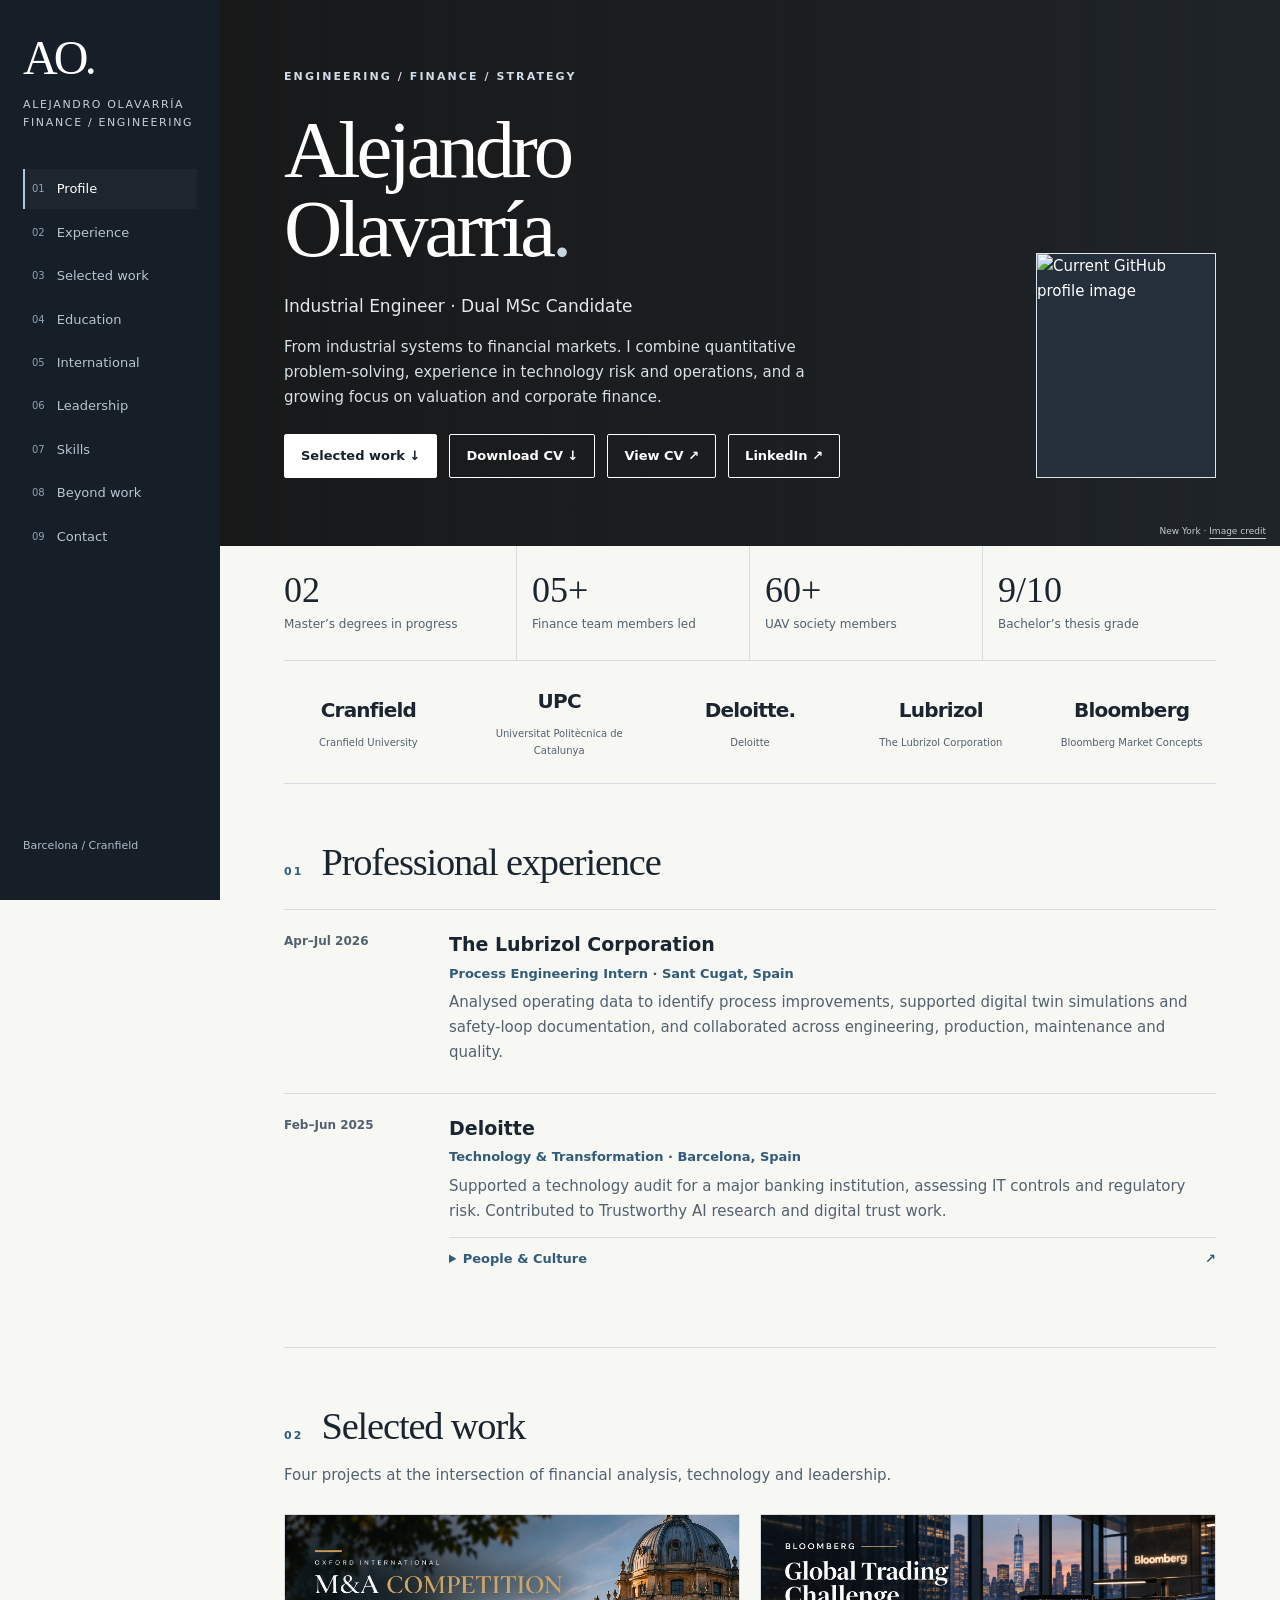
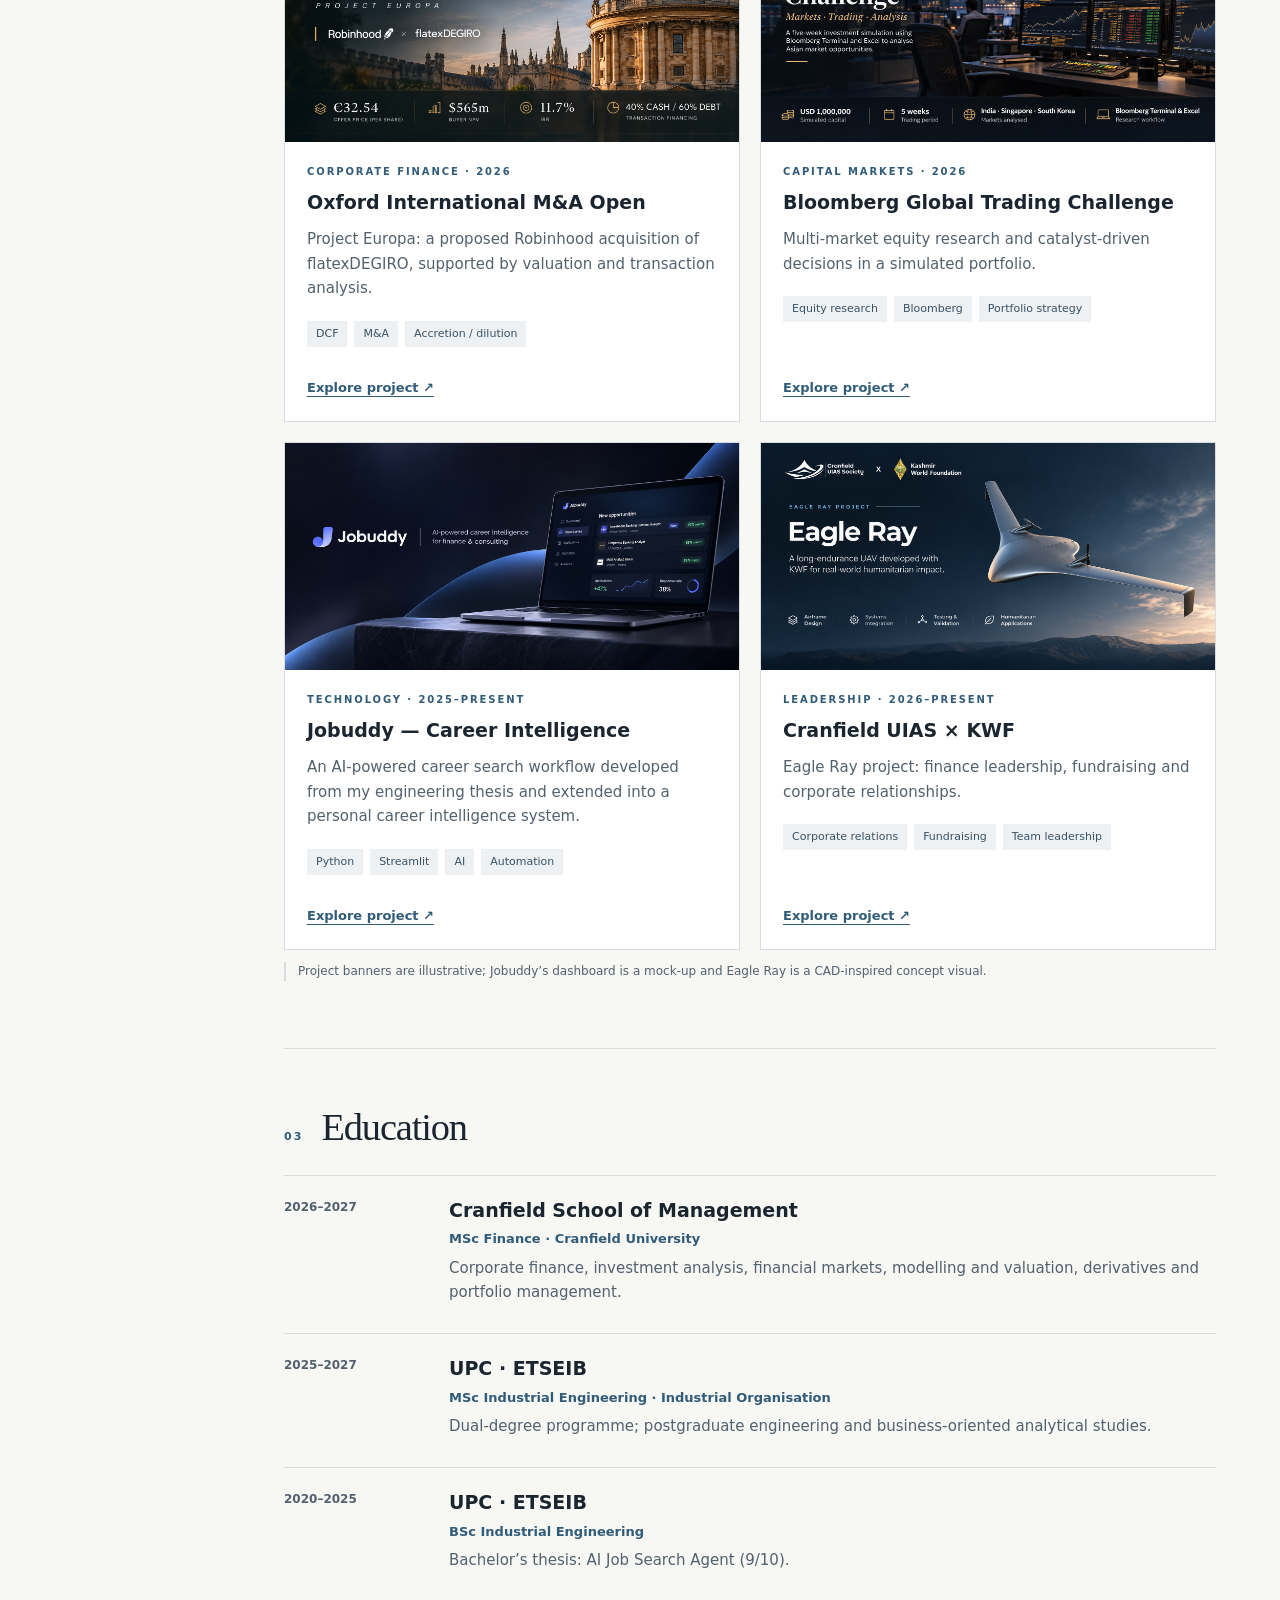
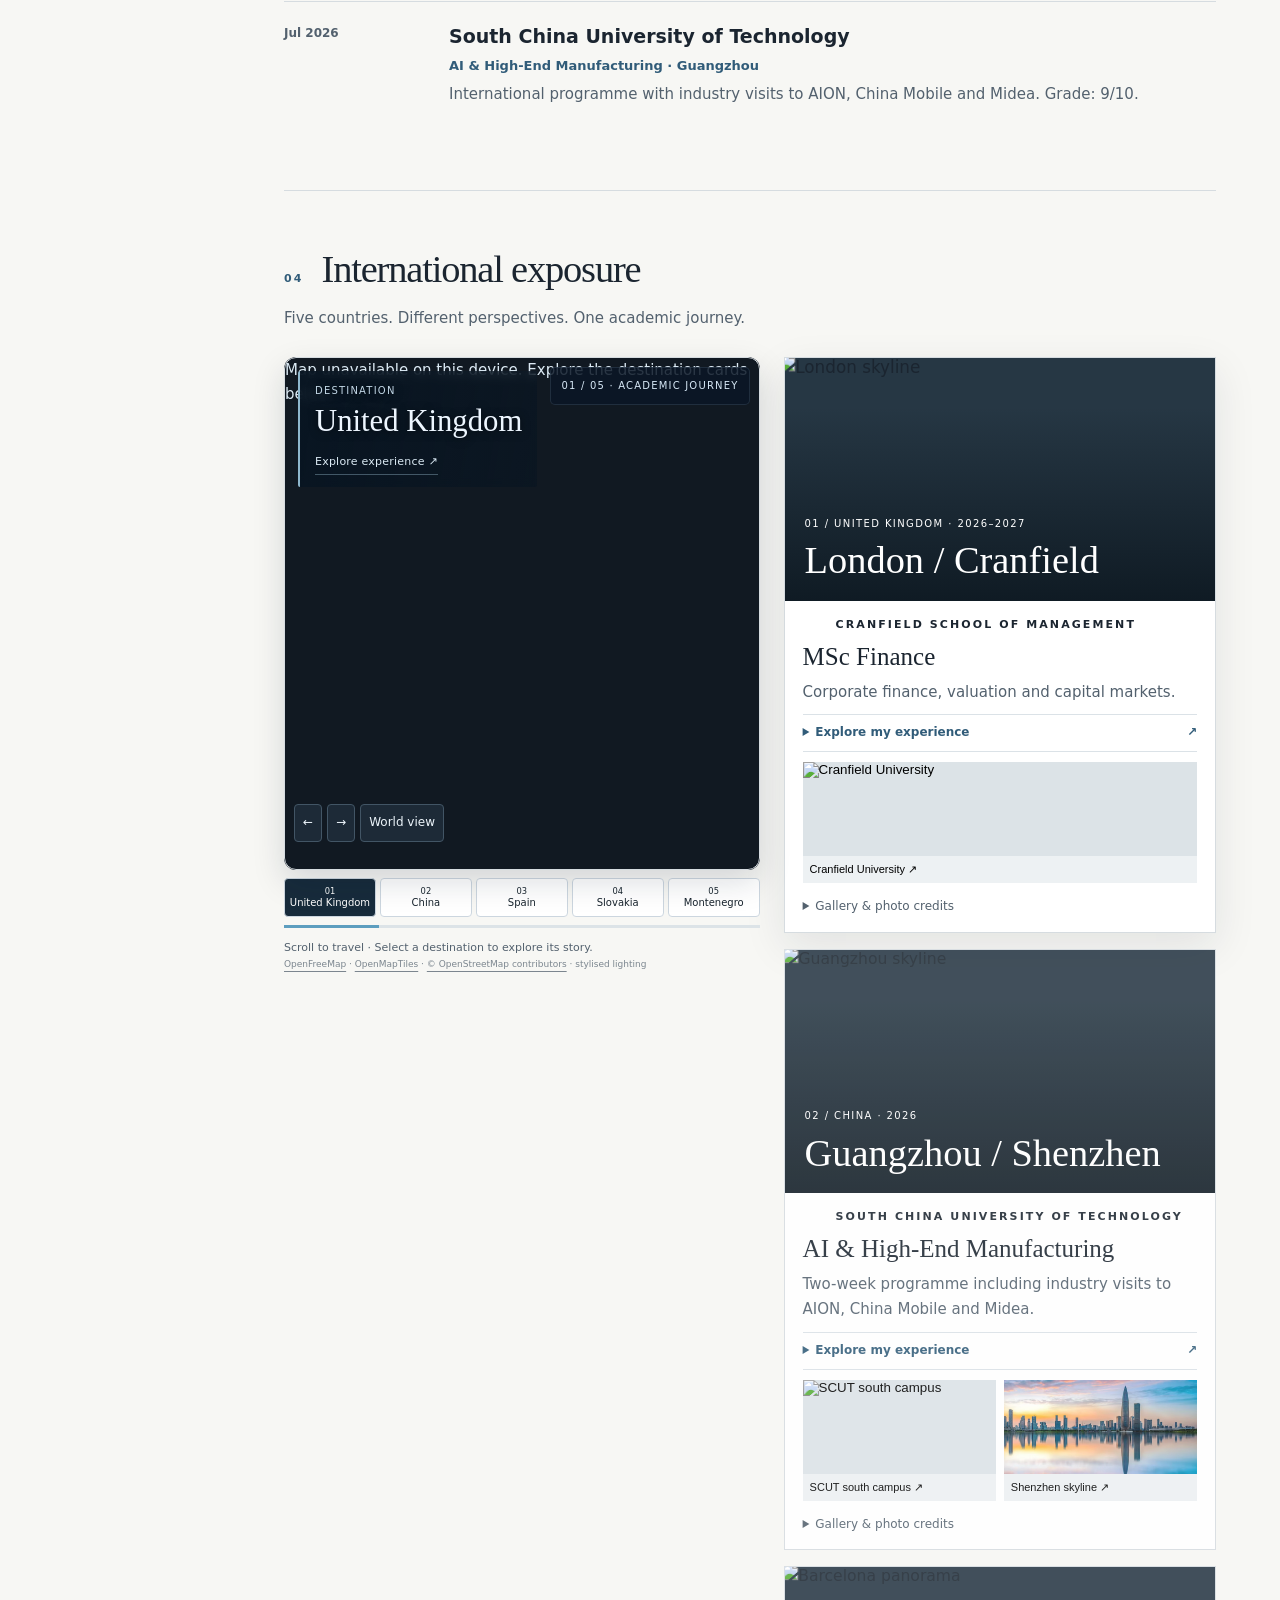
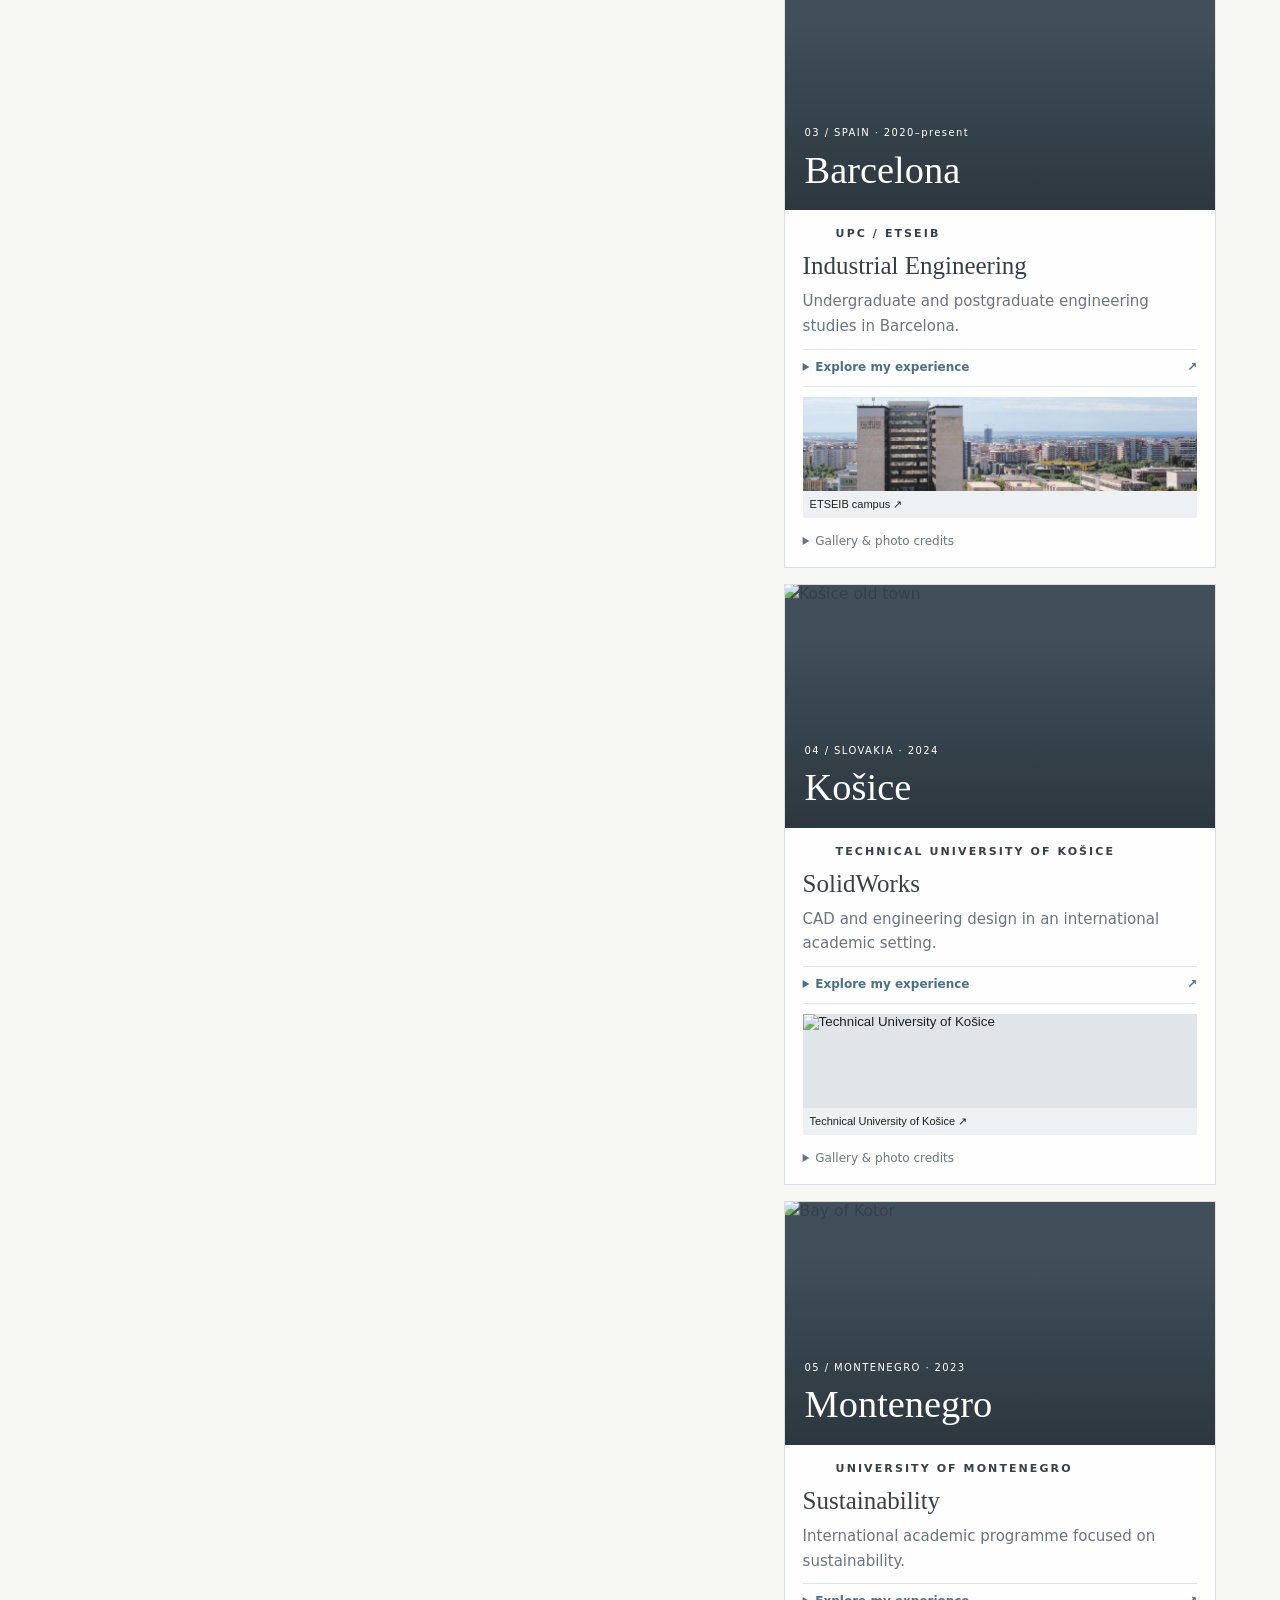
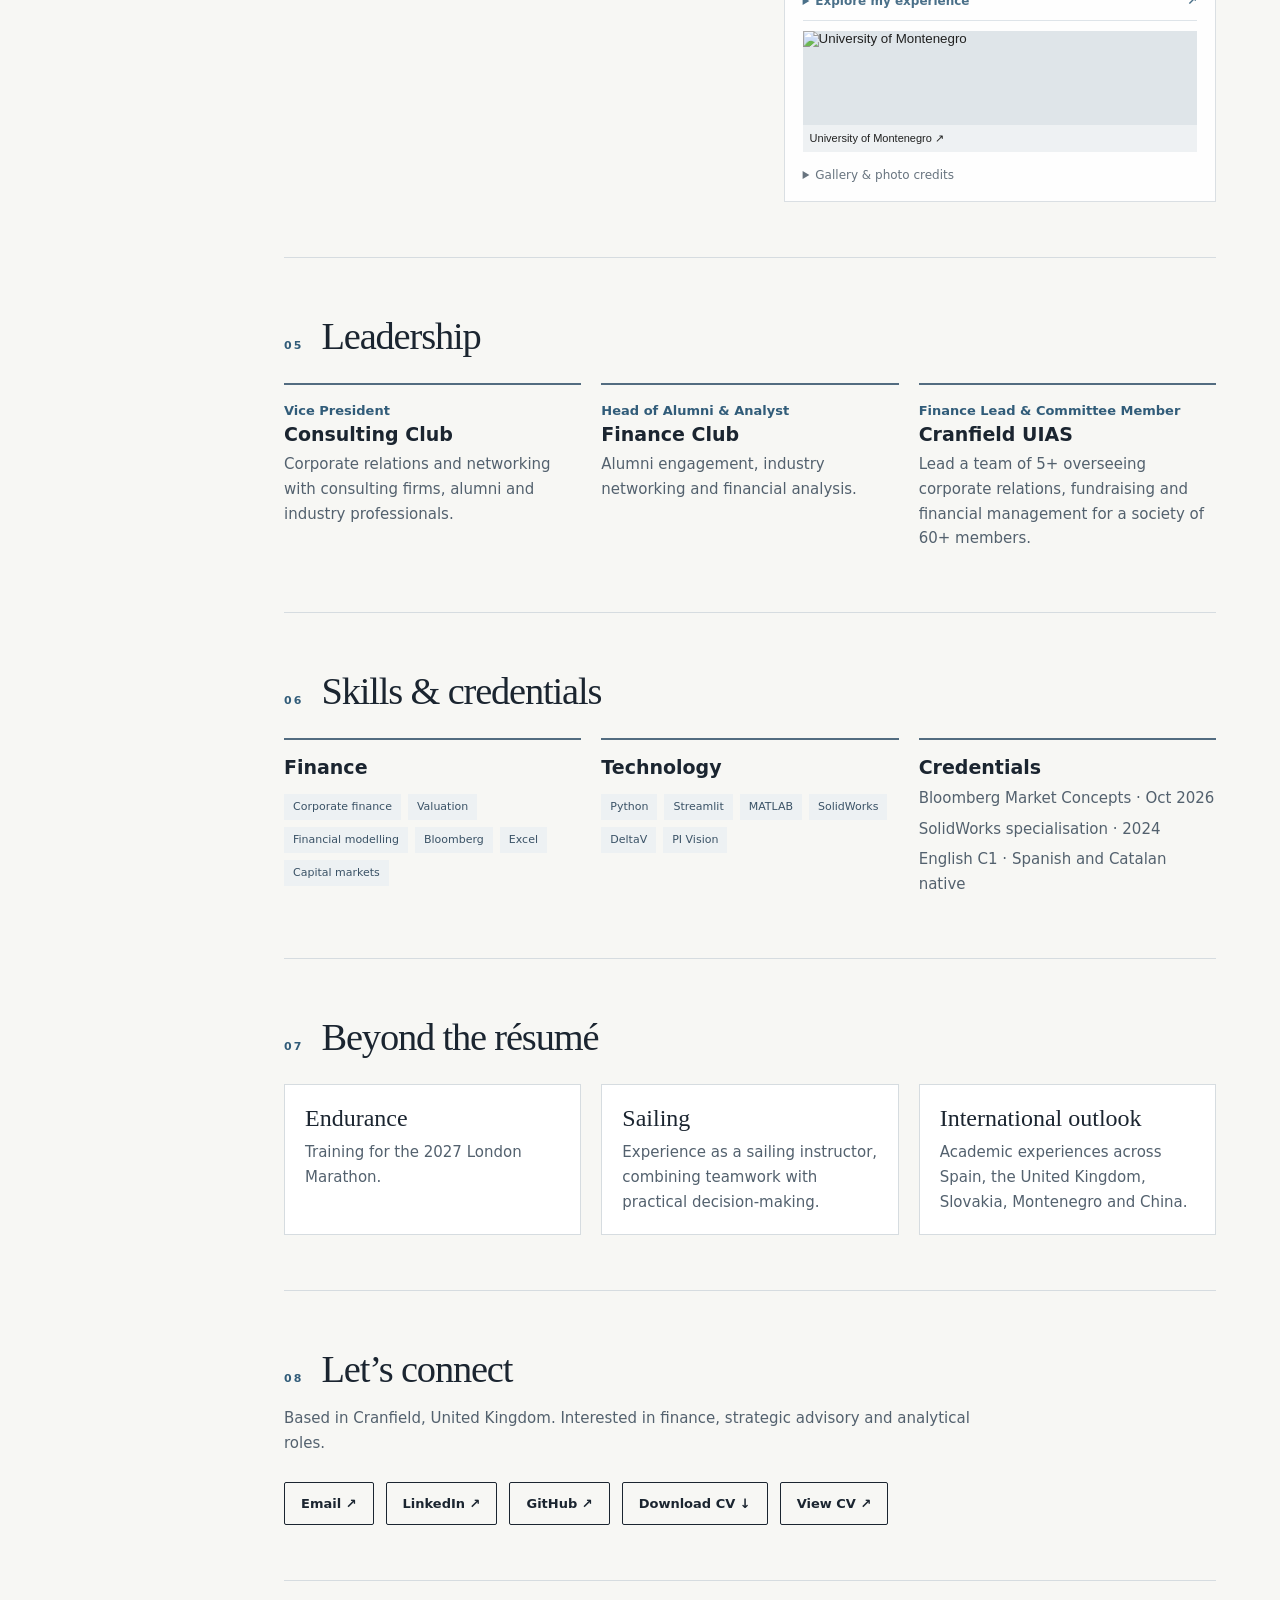
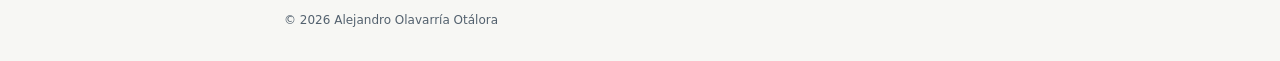
==== commit 86a9aafa: "Add Deloitte People and Culture gallery using uploaded photos" ====
--- a/index.html
+++ b/index.html
@@ -9,8 +9,8 @@
 <meta property="og:description" content="Alejandro Olavarría Otálora (Alejandro Olavarria) — Industrial Engineer and dual MSc student in Finance and Industrial Engineering. Professional experience, education, leadership and selected projects.">
 <meta property="og:url" content="https://alejandroolavarria.github.io/">
 <meta property="og:site_name" content="Alejandro Olavarría">
-<script type="application/ld+json">{"@context":"https://schema.org","@type":"ProfilePage","url":"https://alejandroolavarria.github.io/","mainEntity":{"@type":"Person","name":"Alejandro Olavarría Otálora","alternateName":["Alejandro Olavarria","Alejandro Olavarría"],"url":"https://alejandroolavarria.github.io/","sameAs":["https://www.linkedin.com/in/alejandroolavarria/","https://github.com/alejandroolavarria"],"jobTitle":"Industrial Engineer and MSc Finance student"}}</script><link rel="icon" type="image/svg+xml" href="/v2/favicon.svg"><link rel="stylesheet" href="/v2/style.css?v=20261127-2"><link rel="stylesheet" href="https://cdn.jsdelivr.net/npm/maplibre-gl@4.7.1/dist/maplibre-gl.css"><script defer src="https://cdn.jsdelivr.net/npm/maplibre-gl@4.7.1/dist/maplibre-gl.js"></script></head><body><a class="skip" href="#profile">Skip to content</a><aside class="sidebar"><a class="mark" href="/">AO.</a><div class="brand">ALEJANDRO OLAVARRÍA<br>FINANCE / ENGINEERING</div><nav aria-label="Portfolio sections"><a href="#profile"><small>01</small>Profile</a><a href="#experience"><small>02</small>Experience</a><a href="#projects"><small>03</small>Selected work</a><a href="#education"><small>04</small>Education</a><a href="#international"><small>05</small>International <span id="sidebar-country-flag" style="display:inline-block;width:18px;height:12px;flex:0 0 18px;background-image:url(https://flagcdn.com/gb.svg);background-size:contain;background-repeat:no-repeat;background-position:center;margin-left:auto" aria-hidden="true"></span></a><a href="#leadership"><small>06</small>Leadership</a><a href="#skills"><small>07</small>Skills</a><a href="#beyond"><small>08</small>Beyond work</a><a href="#contact"><small>09</small>Contact</a></nav><div class="sidebar-bottom"><p>Barcelona / Cranfield</p></div></aside><main class="main"><div class="hero" id="profile"><div class="hero-inner"><div><div class="kicker">Engineering / Finance / Strategy</div><h1>Alejandro<br>Olavarría<span style="color:#c8d5df">.</span></h1><div class="role">Industrial Engineer · Dual MSc Candidate</div><p>From industrial systems to financial markets. I combine quantitative problem-solving, experience in technology risk and operations, and a growing focus on valuation and corporate finance.</p><div class="actions"><a class="btn primary" href="#projects">Selected work ↓</a><a class="btn" href="/v2/Alejandro_Olavarria_CV_EN.pdf" download="Alejandro_Olavarria_CV_EN.pdf">Download CV ↓</a> <a class="btn" href="/v2/Alejandro_Olavarria_CV_EN.pdf" target="_blank" rel="noopener">View CV ↗</a><a class="btn" href="https://www.linkedin.com/in/alejandroolavarria/">LinkedIn ↗</a></div></div><img class="portrait" src="https://avatars.githubusercontent.com/u/219587122?v=4" alt="Current GitHub profile image" width="180" height="225"></div><span class="credit">New York · <a href="https://commons.wikimedia.org/wiki/File:New_York_in_black_and_white_(Unsplash).jpg">Image credit</a></span></div><div class="content"><div class="metrics"><div class="metric"><strong>02</strong><span>Master’s degrees in progress</span></div><div class="metric"><strong>05+</strong><span>Finance team members led</span></div><div class="metric"><strong>60+</strong><span>UAV society members</span></div><div class="metric"><strong>9/10</strong><span>Bachelor’s thesis grade</span></div></div>
-<div class="institution-strip" aria-label="Professional and academic affiliations"><a href="https://www.cranfield.ac.uk/" title="Cranfield University" target="_blank" rel="noopener"><img class="institution-logo" src="https://commons.wikimedia.org/wiki/Special:FilePath/Cranfield_logo_(edited).png" alt="Cranfield" onerror="this.hidden=true;this.nextElementSibling.hidden=false"><strong hidden>Cranfield</strong><small>Cranfield University</small></a><a href="https://www.upc.edu/" title="Universitat Politècnica de Catalunya" target="_blank" rel="noopener"><img class="institution-logo" src="https://commons.wikimedia.org/wiki/Special:FilePath/Logo_UPC.svg" alt="UPC" onerror="this.hidden=true;this.nextElementSibling.hidden=false"><strong hidden>UPC</strong><small>Universitat Politècnica de Catalunya</small></a><a href="https://www.deloitte.com/" title="Deloitte" target="_blank" rel="noopener"><img class="institution-logo" src="https://commons.wikimedia.org/wiki/Special:FilePath/Logo_of_Deloitte.svg" alt="Deloitte." onerror="this.hidden=true;this.nextElementSibling.hidden=false"><strong hidden>Deloitte.</strong><small>Deloitte</small></a><a href="https://www.lubrizol.com/" title="The Lubrizol Corporation" target="_blank" rel="noopener"><img class="institution-logo lubrizol-logo" src="https://commons.wikimedia.org/wiki/Special:FilePath/Lubrizol_Logo_2017.png" alt="Lubrizol" onerror="this.hidden=true;this.nextElementSibling.hidden=false"><strong hidden>Lubrizol</strong><small>The Lubrizol Corporation</small></a><a href="https://www.bloomberg.com/professional/" title="Bloomberg Market Concepts" target="_blank" rel="noopener"><img class="institution-logo" src="https://commons.wikimedia.org/wiki/Special:FilePath/Bloomberg_logo.svg" alt="Bloomberg" onerror="this.hidden=true;this.nextElementSibling.hidden=false"><strong hidden>Bloomberg</strong><small>Bloomberg Market Concepts</small></a></div><section id="experience"><div class="section-head"><span class="eyebrow">01</span><h2>Professional experience</h2></div><div class="timeline"><article class="entry"><div class="date">Apr–Jul 2026</div><div><h3>The Lubrizol Corporation</h3><div class="sub">Process Engineering Intern · Sant Cugat, Spain</div><p>Analysed operating data to identify process improvements, supported digital twin simulations and safety-loop documentation, and collaborated across engineering, production, maintenance and quality.</p></div></article><article class="entry"><div class="date">Feb–Jun 2025</div><div><h3>Deloitte</h3><div class="sub">Technology & Transformation · Barcelona, Spain</div><p>Supported a technology audit for a major banking institution, assessing IT controls and regulatory risk. Contributed to Trustworthy AI research and digital trust work.</p></div></article></div></section>
+<script type="application/ld+json">{"@context":"https://schema.org","@type":"ProfilePage","url":"https://alejandroolavarria.github.io/","mainEntity":{"@type":"Person","name":"Alejandro Olavarría Otálora","alternateName":["Alejandro Olavarria","Alejandro Olavarría"],"url":"https://alejandroolavarria.github.io/","sameAs":["https://www.linkedin.com/in/alejandroolavarria/","https://github.com/alejandroolavarria"],"jobTitle":"Industrial Engineer and MSc Finance student"}}</script><link rel="icon" type="image/svg+xml" href="/v2/favicon.svg"><link rel="stylesheet" href="/v2/style.css?v=20261128-culture"><link rel="stylesheet" href="https://cdn.jsdelivr.net/npm/maplibre-gl@4.7.1/dist/maplibre-gl.css"><script defer src="https://cdn.jsdelivr.net/npm/maplibre-gl@4.7.1/dist/maplibre-gl.js"></script></head><body><a class="skip" href="#profile">Skip to content</a><aside class="sidebar"><a class="mark" href="/">AO.</a><div class="brand">ALEJANDRO OLAVARRÍA<br>FINANCE / ENGINEERING</div><nav aria-label="Portfolio sections"><a href="#profile"><small>01</small>Profile</a><a href="#experience"><small>02</small>Experience</a><a href="#projects"><small>03</small>Selected work</a><a href="#education"><small>04</small>Education</a><a href="#international"><small>05</small>International <span id="sidebar-country-flag" style="display:inline-block;width:18px;height:12px;flex:0 0 18px;background-image:url(https://flagcdn.com/gb.svg);background-size:contain;background-repeat:no-repeat;background-position:center;margin-left:auto" aria-hidden="true"></span></a><a href="#leadership"><small>06</small>Leadership</a><a href="#skills"><small>07</small>Skills</a><a href="#beyond"><small>08</small>Beyond work</a><a href="#contact"><small>09</small>Contact</a></nav><div class="sidebar-bottom"><p>Barcelona / Cranfield</p></div></aside><main class="main"><div class="hero" id="profile"><div class="hero-inner"><div><div class="kicker">Engineering / Finance / Strategy</div><h1>Alejandro<br>Olavarría<span style="color:#c8d5df">.</span></h1><div class="role">Industrial Engineer · Dual MSc Candidate</div><p>From industrial systems to financial markets. I combine quantitative problem-solving, experience in technology risk and operations, and a growing focus on valuation and corporate finance.</p><div class="actions"><a class="btn primary" href="#projects">Selected work ↓</a><a class="btn" href="/v2/Alejandro_Olavarria_CV_EN.pdf" download="Alejandro_Olavarria_CV_EN.pdf">Download CV ↓</a> <a class="btn" href="/v2/Alejandro_Olavarria_CV_EN.pdf" target="_blank" rel="noopener">View CV ↗</a><a class="btn" href="https://www.linkedin.com/in/alejandroolavarria/">LinkedIn ↗</a></div></div><img class="portrait" src="https://avatars.githubusercontent.com/u/219587122?v=4" alt="Current GitHub profile image" width="180" height="225"></div><span class="credit">New York · <a href="https://commons.wikimedia.org/wiki/File:New_York_in_black_and_white_(Unsplash).jpg">Image credit</a></span></div><div class="content"><div class="metrics"><div class="metric"><strong>02</strong><span>Master’s degrees in progress</span></div><div class="metric"><strong>05+</strong><span>Finance team members led</span></div><div class="metric"><strong>60+</strong><span>UAV society members</span></div><div class="metric"><strong>9/10</strong><span>Bachelor’s thesis grade</span></div></div>
+<div class="institution-strip" aria-label="Professional and academic affiliations"><a href="https://www.cranfield.ac.uk/" title="Cranfield University" target="_blank" rel="noopener"><img class="institution-logo" src="https://commons.wikimedia.org/wiki/Special:FilePath/Cranfield_logo_(edited).png" alt="Cranfield" onerror="this.hidden=true;this.nextElementSibling.hidden=false"><strong hidden>Cranfield</strong><small>Cranfield University</small></a><a href="https://www.upc.edu/" title="Universitat Politècnica de Catalunya" target="_blank" rel="noopener"><img class="institution-logo" src="https://commons.wikimedia.org/wiki/Special:FilePath/Logo_UPC.svg" alt="UPC" onerror="this.hidden=true;this.nextElementSibling.hidden=false"><strong hidden>UPC</strong><small>Universitat Politècnica de Catalunya</small></a><a href="https://www.deloitte.com/" title="Deloitte" target="_blank" rel="noopener"><img class="institution-logo" src="https://commons.wikimedia.org/wiki/Special:FilePath/Logo_of_Deloitte.svg" alt="Deloitte." onerror="this.hidden=true;this.nextElementSibling.hidden=false"><strong hidden>Deloitte.</strong><small>Deloitte</small></a><a href="https://www.lubrizol.com/" title="The Lubrizol Corporation" target="_blank" rel="noopener"><img class="institution-logo lubrizol-logo" src="https://commons.wikimedia.org/wiki/Special:FilePath/Lubrizol_Logo_2017.png" alt="Lubrizol" onerror="this.hidden=true;this.nextElementSibling.hidden=false"><strong hidden>Lubrizol</strong><small>The Lubrizol Corporation</small></a><a href="https://www.bloomberg.com/professional/" title="Bloomberg Market Concepts" target="_blank" rel="noopener"><img class="institution-logo" src="https://commons.wikimedia.org/wiki/Special:FilePath/Bloomberg_logo.svg" alt="Bloomberg" onerror="this.hidden=true;this.nextElementSibling.hidden=false"><strong hidden>Bloomberg</strong><small>Bloomberg Market Concepts</small></a></div><section id="experience"><div class="section-head"><span class="eyebrow">01</span><h2>Professional experience</h2></div><div class="timeline"><article class="entry"><div class="date">Apr–Jul 2026</div><div><h3>The Lubrizol Corporation</h3><div class="sub">Process Engineering Intern · Sant Cugat, Spain</div><p>Analysed operating data to identify process improvements, supported digital twin simulations and safety-loop documentation, and collaborated across engineering, production, maintenance and quality.</p></div></article><article class="entry"><div class="date">Feb–Jun 2025</div><div><h3>Deloitte</h3><div class="sub">Technology & Transformation · Barcelona, Spain</div><p>Supported a technology audit for a major banking institution, assessing IT controls and regulatory risk. Contributed to Trustworthy AI research and digital trust work.</p><details class="deloitte-culture"><summary>People &amp; Culture <span aria-hidden="true">↗</span></summary><p>Beyond the technical experience, my time at Deloitte was defined by a collaborative team, shared learning and genuine professional relationships.</p><div class="culture-gallery"><figure><a href="/v2/assets/Deloitte%20Image%202.jpg" target="_blank" rel="noopener"><img src="/v2/assets/Deloitte%20Image%202.jpg" alt="A light-hearted moment with colleagues in the Deloitte office" width="1280" height="960" loading="lazy" decoding="async"></a><figcaption>With colleagues at the office</figcaption></figure><figure><a href="/v2/assets/Deloitte%20Image%201.jpg" target="_blank" rel="noopener"><img src="/v2/assets/Deloitte%20Image%201.jpg" alt="Deloitte colleagues together at a social event" width="1280" height="960" loading="lazy" decoding="async"></a><figcaption>Team social event</figcaption></figure></div></details></div></article></div></section>
 <section id="projects"><div class="section-head"><span class="eyebrow">02</span><h2>Selected work</h2></div><p class="intro">Four projects at the intersection of financial analysis, technology and leadership.</p><div class="projects"><article class="project"><div class="project-visual project-banner"><img src="/v2/assets/Competici%C3%B3n%20M%26A%20en%20Oxford%20al%20atardecer.png" alt="Oxford International M&A Open — Project Europa, hypothetical acquisition case" width="1728" height="864" loading="lazy" decoding="async"></div><div class="project-body"><div class="eyebrow">Corporate finance · 2026</div><h3>Oxford International M&A Open</h3><p>Project Europa: a proposed Robinhood acquisition of flatexDEGIRO, supported by valuation and transaction analysis.</p><div class="tags"><span>DCF</span><span>M&A</span><span>Accretion / dilution</span></div><a class="link" href="/v2/ma.html">Explore project ↗</a></div></article><article class="project"><div class="project-visual project-banner"><img src="/v2/assets/Desaf%C3%ADo%20Global%20de%20Trading%20en%20Bloomberg.png" alt="Bloomberg Global Trading Challenge — illustrative New York trading floor" width="1728" height="864" loading="lazy" decoding="async"></div><div class="project-body"><div class="eyebrow">Capital markets · 2026</div><h3>Bloomberg Global Trading Challenge</h3><p>Multi-market equity research and catalyst-driven decisions in a simulated portfolio.</p><div class="tags"><span>Equity research</span><span>Bloomberg</span><span>Portfolio strategy</span></div><a class="link" href="/v2/markets.html">Explore project ↗</a></div></article><article class="project"><div class="project-visual project-banner"><img src="/v2/assets/Banner%20promocional%20de%20Jobuddy%20con%20panel%20financiero.png" alt="Jobuddy career intelligence — illustrative product dashboard" width="1728" height="864" loading="lazy" decoding="async"></div><div class="project-body"><div class="eyebrow">Technology · 2025–present</div><h3>Jobuddy — Career Intelligence</h3><p>An AI-powered career search workflow developed from my engineering thesis and extended into a personal career intelligence system.</p><div class="tags"><span>Python</span><span>Streamlit</span><span>AI</span><span>Automation</span></div><a class="link" href="/v2/job.html">Explore project ↗</a></div></article><article class="project"><div class="project-visual project-banner"><img src="/v2/assets/Eagle%20Ray_%20Innovaci%C3%B3n%20Aeroespacial%20Humanitaria.png" alt="Eagle Ray — conceptual aircraft illustration based on project CAD" width="1728" height="864" loading="lazy" decoding="async"></div><div class="project-body"><div class="eyebrow">Leadership · 2026–present</div><h3>Cranfield UIAS × KWF</h3><p>Eagle Ray project: finance leadership, fundraising and corporate relationships.</p><div class="tags"><span>Corporate relations</span><span>Fundraising</span><span>Team leadership</span></div><a class="link" href="/v2/uav.html">Explore project ↗</a></div></article></div><p class="note">Project banners are illustrative; Jobuddy’s dashboard is a mock-up and Eagle Ray is a CAD-inspired concept visual.</p></section>
 <section id="education"><div class="section-head"><span class="eyebrow">03</span><h2>Education</h2></div><div class="timeline"><article class="entry"><div class="date">2026–2027</div><div><h3>Cranfield School of Management</h3><div class="sub">MSc Finance · Cranfield University</div><p>Corporate finance, investment analysis, financial markets, modelling and valuation, derivatives and portfolio management.</p></div></article><article class="entry"><div class="date">2025–2027</div><div><h3>UPC · ETSEIB</h3><div class="sub">MSc Industrial Engineering · Industrial Organisation</div><p>Dual-degree programme; postgraduate engineering and business-oriented analytical studies.</p></div></article><article class="entry"><div class="date">2020–2025</div><div><h3>UPC · ETSEIB</h3><div class="sub">BSc Industrial Engineering</div><p>Bachelor’s thesis: AI Job Search Agent (9/10).</p></div></article><article class="entry"><div class="date">Jul 2026</div><div><h3>South China University of Technology</h3><div class="sub">AI & High-End Manufacturing · Guangzhou</div><p>International programme with industry visits to AION, China Mobile and Midea. Grade: 9/10.</p></div></article></div></section>
 <section id="international"><div class="section-head"><span class="eyebrow">04</span><h2>International exposure</h2></div><p class="intro">Five countries. Different perspectives. One academic journey.</p><div class="atlas"><div class="atlas-stage"><div class="atlas-map"><div id="journey-map" aria-label="Interactive geographic map"></div><div class="atlas-overlay"><span id="atlas-count">01 / 05</span> · ACADEMIC JOURNEY</div><div class="atlas-destination" aria-live="polite"><span id="atlas-status">CURRENT DESTINATION</span><strong id="atlas-city">United Kingdom</strong><small id="atlas-country"></small><button type="button" id="atlas-explore" class="atlas-explore">Explore experience ↗</button></div><div class="atlas-controls"><button type="button" id="atlas-prev" aria-label="Previous destination">←</button><button type="button" id="atlas-next" aria-label="Next destination">→</button><button type="button" id="atlas-world">World view</button></div></div><div class="atlas-nav"><button type="button" data-go="0"><small>01 </small>United Kingdom</button><button type="button" data-go="1"><small>02 </small>China</button><button type="button" data-go="2"><small>03 </small>Spain</button><button type="button" data-go="3"><small>04 </small>Slovakia</button><button type="button" data-go="4"><small>05 </small>Montenegro</button></div><div class="atlas-progress"><i></i></div><p class="map-hint">Scroll to travel · Select a destination to explore its story. <span class="atlas-credits"><a href="https://openfreemap.org/" target="_blank" rel="noopener">OpenFreeMap</a> · <a href="https://www.openmaptiles.org/" target="_blank" rel="noopener">OpenMapTiles</a> · <a href="https://www.openstreetmap.org/copyright" target="_blank" rel="noopener">© OpenStreetMap contributors</a> · stylised lighting</span></p></div><div class="atlas-destinations"><article class="atlas-card" id="atlas-0"><div class="atlas-photo"><img src="https://commons.wikimedia.org/wiki/Special:FilePath/View_of_the_City_of_London_skyline.jpg?width=1280" alt="London skyline" loading="lazy" decoding="async"><div class="atlas-title"><small>01 / UNITED KINGDOM · 2026–2027</small><h3>London / Cranfield</h3></div></div><div class="atlas-copy"><span class="eyebrow destination-institution"><span class="destination-flag" style="background-image:url('https://flagcdn.com/gb.svg');display:inline-block;width:20px;height:14px;flex:0 0 20px;background-size:contain;background-position:center;background-repeat:no-repeat" aria-hidden="true"></span>Cranfield School of Management</span><h4>MSc Finance</h4><p>Corporate finance, valuation and capital markets.</p><details class="experience-details" id="experience-0"><summary>Explore my experience <span aria-hidden="true">↗</span></summary><h5>Finance, valuation & capital markets</h5><p>MSc Finance at Cranfield School of Management, alongside the MSc in Industrial Engineering at UPC. Coursework includes corporate finance, investment analysis, financial markets, modelling and valuation.</p><p>Outside the classroom: Vice President of the Consulting Club, Head of Alumni & Analyst at the Finance Club, and Finance Lead & Committee Member of UIAS.</p></details><div class="atlas-thumbs"><button type="button" data-photo="0:1"><img src="https://commons.wikimedia.org/wiki/Special:FilePath/Cranfield_University_Whittle_Building.jpg?width=640" alt="Cranfield University" loading="lazy"><span>Cranfield University ↗</span></button></div><details><summary>Gallery & photo credits</summary><p><button type="button" class="photo-link" data-photo="0:0">London skyline ↗</button><br><small><a href="https://commons.wikimedia.org/wiki/File:View_of_the_City_of_London_skyline.jpg" target="_blank" rel="noopener">Tristan Surtel · CC BY-SA 4.0 · Wikimedia Commons</a> (display crop)</small></p><p><button type="button" class="photo-link" data-photo="0:1">Cranfield University ↗</button><br><small><a href="https://commons.wikimedia.org/wiki/File:Cranfield_University_Whittle_Building.jpg" target="_blank" rel="noopener">Fusion2018 · CC BY-SA 4.0 · Wikimedia Commons</a> (display crop)</small></p></details></div></article><article class="atlas-card" id="atlas-1"><div class="atlas-photo"><img src="https://commons.wikimedia.org/wiki/Special:FilePath/GuangzhouSkyline2020.jpg?width=1280" alt="Guangzhou skyline" loading="lazy" decoding="async"><div class="atlas-title"><small>02 / CHINA · 2026</small><h3>Guangzhou / Shenzhen</h3></div></div><div class="atlas-copy"><span class="eyebrow destination-institution"><span class="destination-flag" style="background-image:url('https://flagcdn.com/cn.svg');display:inline-block;width:20px;height:14px;flex:0 0 20px;background-size:contain;background-position:center;background-repeat:no-repeat" aria-hidden="true"></span>South China University of Technology</span><h4>AI & High-End Manufacturing</h4><p>Two-week programme including industry visits to AION, China Mobile and Midea.</p><details class="experience-details" id="experience-1"><summary>Explore my experience <span aria-hidden="true">↗</span></summary><h5>AI & advanced manufacturing</h5><p>A two-week international programme at South China University of Technology in July 2026, exploring artificial intelligence and its adoption in advanced manufacturing.</p><p>Industry visits to AION, China Mobile and Midea provided first-hand exposure to industrial applications of emerging technologies.</p></details><div class="atlas-thumbs"><button type="button" data-photo="1:1"><img src="https://commons.wikimedia.org/wiki/Special:FilePath/South_China_University_of_Technology_South_Campus.jpg?width=640" alt="SCUT south campus" loading="lazy"><span>SCUT south campus ↗</span></button><button type="button" data-photo="1:2"><img src="/v2/assets/shenzhen-skyline.webp" alt="Shenzhen skyline" loading="lazy"><span>Shenzhen skyline ↗</span></button></div><details><summary>Gallery & photo credits</summary><p><button type="button" class="photo-link" data-photo="1:0">Guangzhou skyline ↗</button><br><small><a href="https://commons.wikimedia.org/wiki/File:GuangzhouSkyline2020.jpg" target="_blank" rel="noopener">Josephua · CC BY-SA 4.0 · Wikimedia Commons</a> (display crop)</small></p><p><button type="button" class="photo-link" data-photo="1:1">SCUT south campus ↗</button><br><small><a href="https://commons.wikimedia.org/wiki/File:South_China_University_of_Technology_South_Campus.jpg" target="_blank" rel="noopener">LPS.1 · CC0 · Wikimedia Commons</a> (display crop)</small></p><p><button type="button" class="photo-link" data-photo="1:2">Shenzhen skyline ↗</button><br><small><a href="/v2/assets/shenzhen-skyline.webp" target="_blank" rel="noopener">Photograph supplied for this portfolio</a></small></p></details></div></article><article class="atlas-card" id="atlas-2"><div class="atlas-photo"><img src="https://commons.wikimedia.org/wiki/Special:FilePath/Vista_de_Barcelona.jpg?width=1280" alt="Barcelona panorama" loading="lazy" decoding="async"><div class="atlas-title"><small>03 / SPAIN · 2020–present</small><h3>Barcelona</h3></div></div><div class="atlas-copy"><span class="eyebrow destination-institution"><span class="destination-flag" style="background-image:url('https://flagcdn.com/es.svg');display:inline-block;width:20px;height:14px;flex:0 0 20px;background-size:contain;background-position:center;background-repeat:no-repeat" aria-hidden="true"></span>UPC / ETSEIB</span><h4>Industrial Engineering</h4><p>Undergraduate and postgraduate engineering studies in Barcelona.</p><details class="experience-details" id="experience-2"><summary>Explore my experience <span aria-hidden="true">↗</span></summary><h5>Engineering & professional experience</h5><p>Industrial Engineering at UPC / ETSEIB: BSc (2020–2025) and MSc in Industrial Engineering, Industrial Organisation (from 2025).</p><p>Professional experience includes technology audit and AI regulatory research at Deloitte, and process engineering, digital twin and production data work at Lubrizol.</p></details><div class="atlas-thumbs"><button type="button" data-photo="2:1"><img src="/v2/assets/etseib-campus.webp" alt="ETSEIB campus" loading="lazy"><span>ETSEIB campus ↗</span></button></div><details><summary>Gallery & photo credits</summary><p><button type="button" class="photo-link" data-photo="2:0">Barcelona panorama ↗</button><br><small><a href="https://commons.wikimedia.org/wiki/File:Vista_de_Barcelona.jpg" target="_blank" rel="noopener">zenilorac · CC BY 2.0 · Wikimedia Commons</a> (display crop)</small></p><p><button type="button" class="photo-link" data-photo="2:1">ETSEIB campus ↗</button><br><small><a href="/v2/assets/etseib-campus.webp" target="_blank" rel="noopener">Photograph supplied for this portfolio</a></small></p></details></div></article><article class="atlas-card" id="atlas-3"><div class="atlas-photo"><img src="https://commons.wikimedia.org/wiki/Special:FilePath/Kosice_(Kassa)_-_St.Elizabeth_Cathedral_from_Hlavna_-_panoramio.jpg?width=1280" alt="Košice old town" loading="lazy" decoding="async"><div class="atlas-title"><small>04 / SLOVAKIA · 2024</small><h3>Košice</h3></div></div><div class="atlas-copy"><span class="eyebrow destination-institution"><span class="destination-flag" style="background-image:url('https://flagcdn.com/sk.svg');display:inline-block;width:20px;height:14px;flex:0 0 20px;background-size:contain;background-position:center;background-repeat:no-repeat" aria-hidden="true"></span>Technical University of Košice</span><h4>SolidWorks</h4><p>CAD and engineering design in an international academic setting.</p><details class="experience-details" id="experience-3"><summary>Explore my experience <span aria-hidden="true">↗</span></summary><h5>CAD & engineering design</h5><p>SolidWorks specialisation at the Technical University of Košice in 2024.</p><p>International teamwork and engineering design, including a team project involving a 3D-printed steering wheel.</p></details><div class="atlas-thumbs"><button type="button" data-photo="3:1"><img src="https://commons.wikimedia.org/wiki/Special:FilePath/Technical_university_of_Kosice_-_main_campus.jpg?width=640" alt="Technical University of Košice" loading="lazy"><span>Technical University of Košice ↗</span></button></div><details><summary>Gallery & photo credits</summary><p><button type="button" class="photo-link" data-photo="3:0">Košice old town ↗</button><br><small><a href="https://commons.wikimedia.org/wiki/File:Kosice_(Kassa)_-_St.Elizabeth_Cathedral_from_Hlavna_-_panoramio.jpg" target="_blank" rel="noopener">Author and CC BY-SA 3.0 on source · Wikimedia Commons</a> (display crop)</small></p><p><button type="button" class="photo-link" data-photo="3:1">Technical University of Košice ↗</button><br><small><a href="https://commons.wikimedia.org/wiki/File:Technical_university_of_Kosice_-_main_campus.jpg" target="_blank" rel="noopener">Pavol Kaleja · license on source · Wikimedia Commons</a> (display crop)</small></p></details></div></article><article class="atlas-card" id="atlas-4"><div class="atlas-photo"><img src="https://commons.wikimedia.org/wiki/Special:FilePath/View_of_Kotor_bay_and_old_town.jpg?width=1280" alt="Bay of Kotor" loading="lazy" decoding="async"><div class="atlas-title"><small>05 / MONTENEGRO · 2023</small><h3>Montenegro</h3></div></div><div class="atlas-copy"><span class="eyebrow destination-institution"><span class="destination-flag" style="background-image:url('https://flagcdn.com/me.svg');display:inline-block;width:20px;height:14px;flex:0 0 20px;background-size:contain;background-position:center;background-repeat:no-repeat" aria-hidden="true"></span>University of Montenegro</span><h4>Sustainability</h4><p>International academic programme focused on sustainability.</p><details class="experience-details" id="experience-4"><summary>Explore my experience <span aria-hidden="true">↗</span></summary><h5>Sustainability</h5><p>International sustainability programme at the University of Montenegro in 2023.</p><p>An opportunity to explore sustainability in an international academic environment.</p></details><div class="atlas-thumbs"><button type="button" data-photo="4:1"><img src="https://commons.wikimedia.org/wiki/Special:FilePath/University_of_Montenegro_Faculty_of_Electrical_Engineering.jpg?width=640" alt="University of Montenegro" loading="lazy"><span>University of Montenegro ↗</span></button></div><details><summary>Gallery & photo credits</summary><p><button type="button" class="photo-link" data-photo="4:0">Bay of Kotor ↗</button><br><small><a href="https://commons.wikimedia.org/wiki/File:View_of_Kotor_bay_and_old_town.jpg" target="_blank" rel="noopener">Jaakko Luttinen · CC BY-SA 4.0 · Wikimedia Commons</a> (display crop)</small></p><p><button type="button" class="photo-link" data-photo="4:1">University of Montenegro ↗</button><br><small><a href="https://commons.wikimedia.org/wiki/File:University_of_Montenegro_Faculty_of_Electrical_Engineering.jpg" target="_blank" rel="noopener">Author and license on source · Wikimedia Commons</a> (display crop)</small></p></details></div></article></div></div><dialog id="atlas-gallery"><button type="button" id="gallery-close" aria-label="Close gallery">×</button><img alt=""><p id="gallery-caption"></p><div class="atlas-controls-inline"><button type="button" id="gallery-prev">← Previous</button><button type="button" id="gallery-next">Next →</button></div></dialog></section><section id="leadership"><div class="section-head"><span class="eyebrow">05</span><h2>Leadership</h2></div><div class="leaders"><article class="lead"><div class="sub">Vice President</div><h3>Consulting Club</h3><p>Corporate relations and networking with consulting firms, alumni and industry professionals.</p></article><article class="lead"><div class="sub">Head of Alumni & Analyst</div><h3>Finance Club</h3><p>Alumni engagement, industry networking and financial analysis.</p></article><article class="lead"><div class="sub">Finance Lead & Committee Member</div><h3>Cranfield UIAS</h3><p>Lead a team of 5+ overseeing corporate relations, fundraising and financial management for a society of 60+ members.</p></article></div></section>
--- a/v2/style.css
+++ b/v2/style.css
@@ -40,3 +40,6 @@
 
 /* Approved project artwork, preserve the entire banner without cropping. */
 .project-visual.project-banner,.project-page .project-visual.project-banner{height:auto;aspect-ratio:2/1;padding:0;overflow:hidden;background:#0c1828;display:block}.project-banner img{display:block;width:100%;height:100%;object-fit:contain}.project-page .project-banner{margin-top:24px}.team-layout{display:grid;grid-template-columns:minmax(0,1fr) minmax(0,.8fr);gap:clamp(20px,4vw,44px);align-items:center}.team-layout figure{margin:0}.team-layout figure img{display:block;width:100%;height:auto;border-radius:4px}.team-layout figcaption{font-size:11px;color:#687786;margin-top:8px}.team-stats>div{border-top:1px solid #cbd4db;padding:16px 0}.team-stats strong{display:block;font:400 46px/1 Georgia,serif;color:#193649}.team-stats span{font-size:13px;color:#687786}.team-section{margin:32px 0}@media(max-width:600px){.team-layout{grid-template-columns:1fr}}
+
+/* Deloitte people and culture: secondary, optional editorial gallery */
+.deloitte-culture{margin:14px 0 0;border-top:1px solid #d7dfe3;padding-top:10px}.deloitte-culture summary{cursor:pointer;font-size:13px;font-weight:600;color:#315c79}.deloitte-culture summary span{float:right}.deloitte-culture>p{font-size:13px;margin:12px 0}.culture-gallery{display:grid;grid-template-columns:1fr 1fr;gap:12px;margin:14px 0}.culture-gallery figure{margin:0;min-width:0}.culture-gallery a{display:block;overflow:hidden;border-radius:3px}.culture-gallery img{display:block;width:100%;height:auto;aspect-ratio:4/3;object-fit:contain;background:#edf0f2}.culture-gallery figcaption{font-size:11px;color:#687786;padding:6px 0}@media(max-width:560px){.culture-gallery{grid-template-columns:1fr}}
